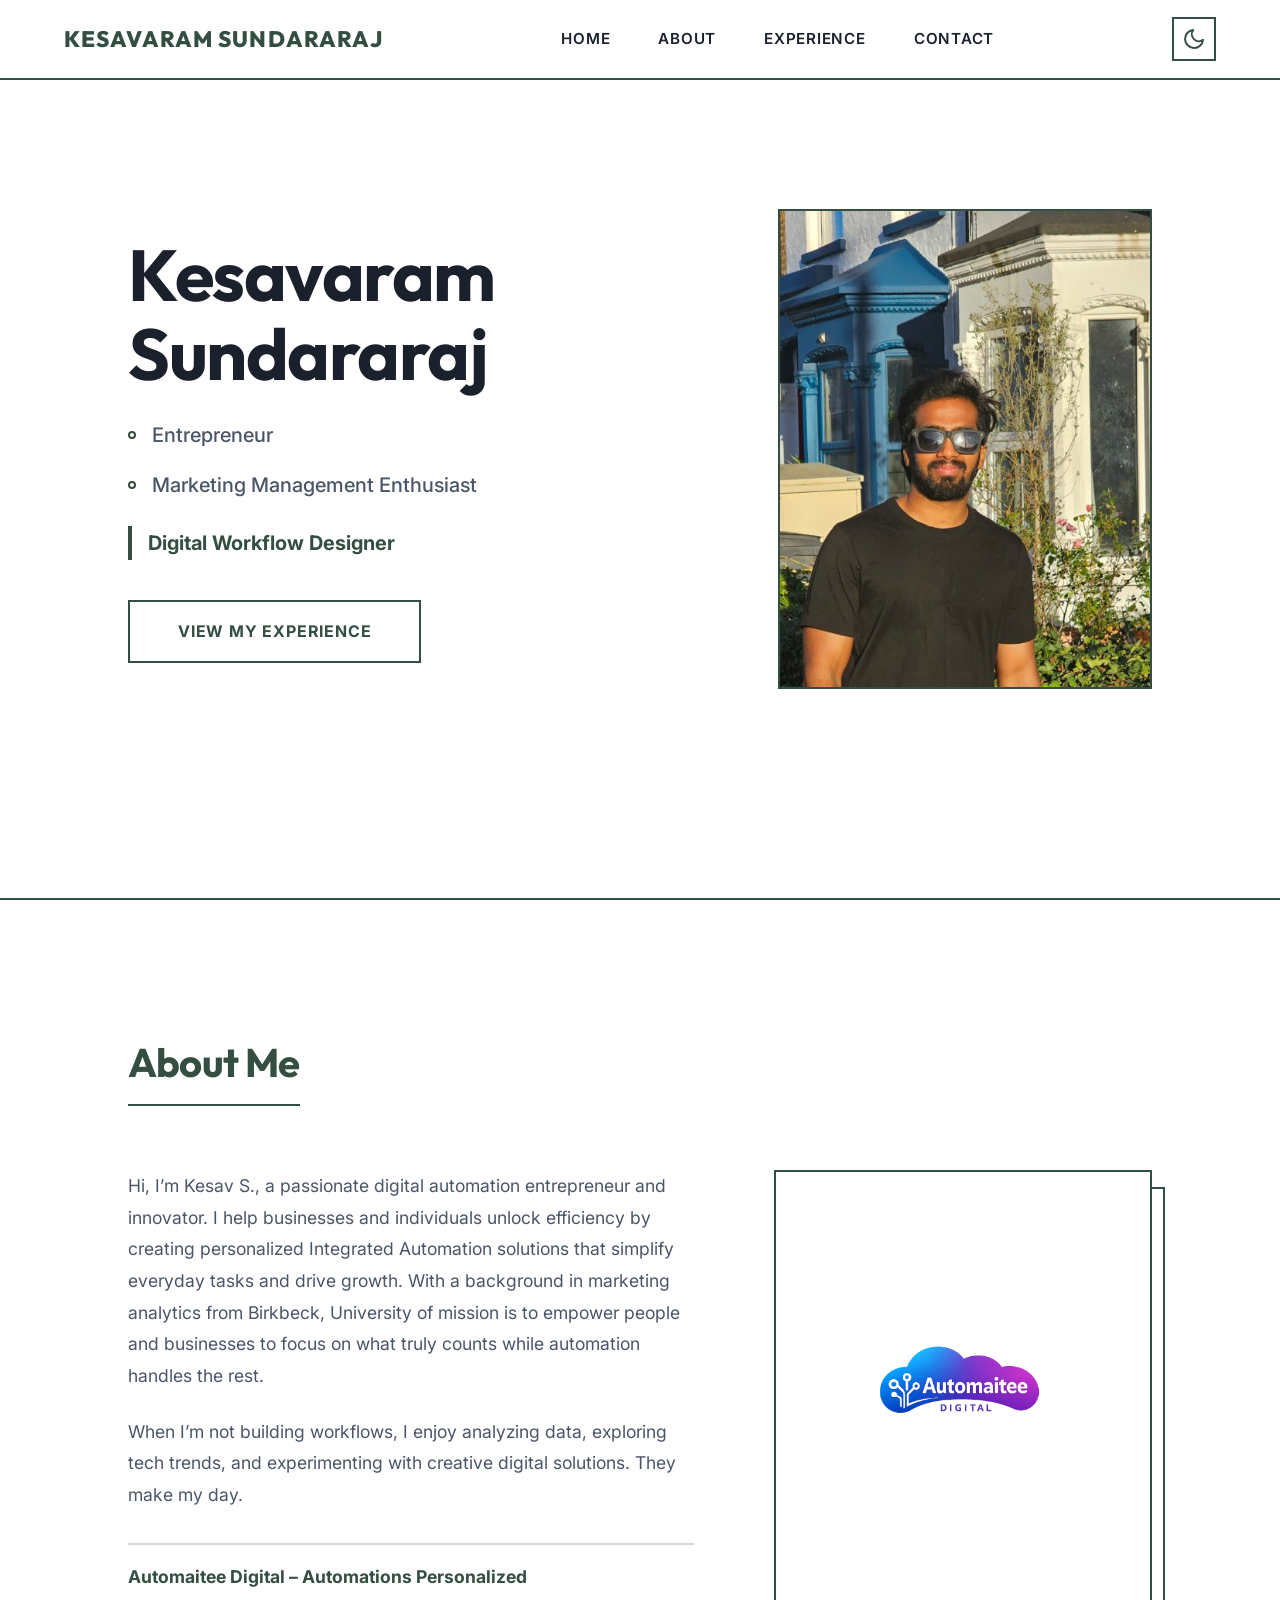
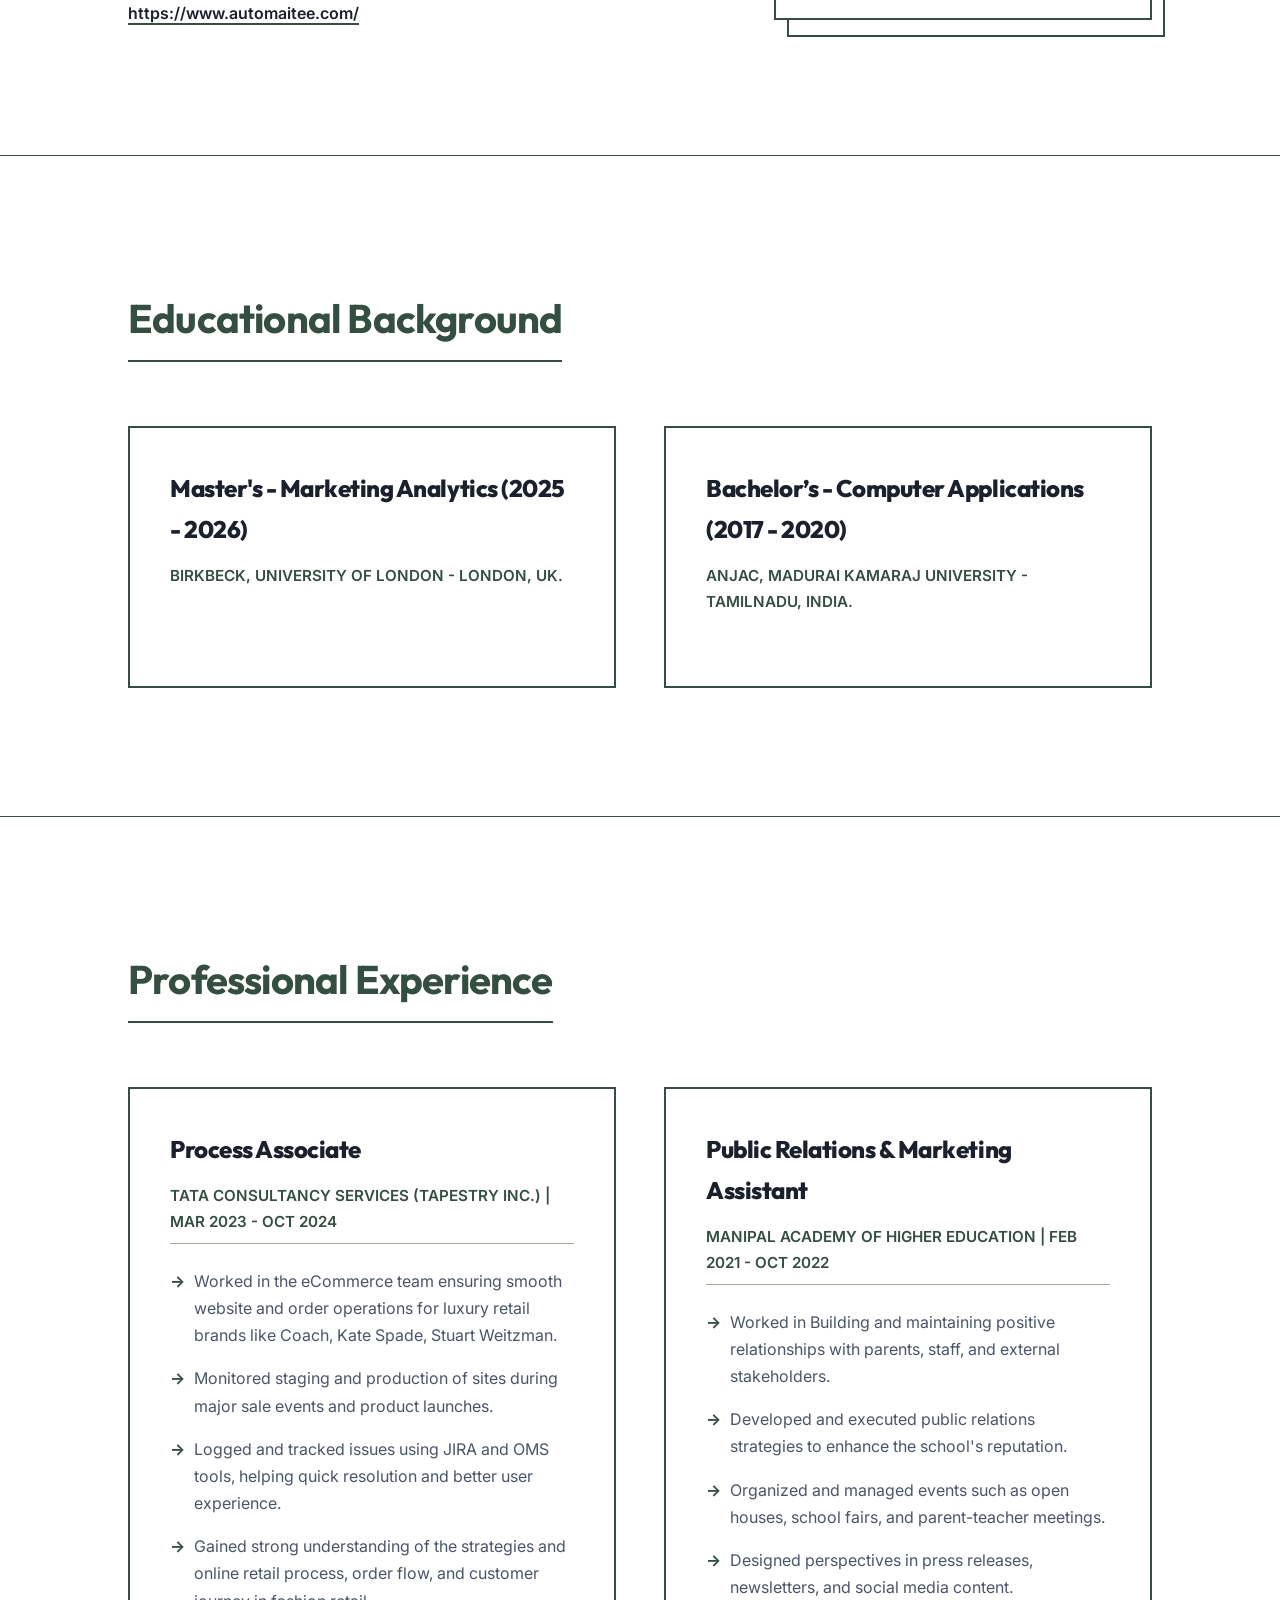
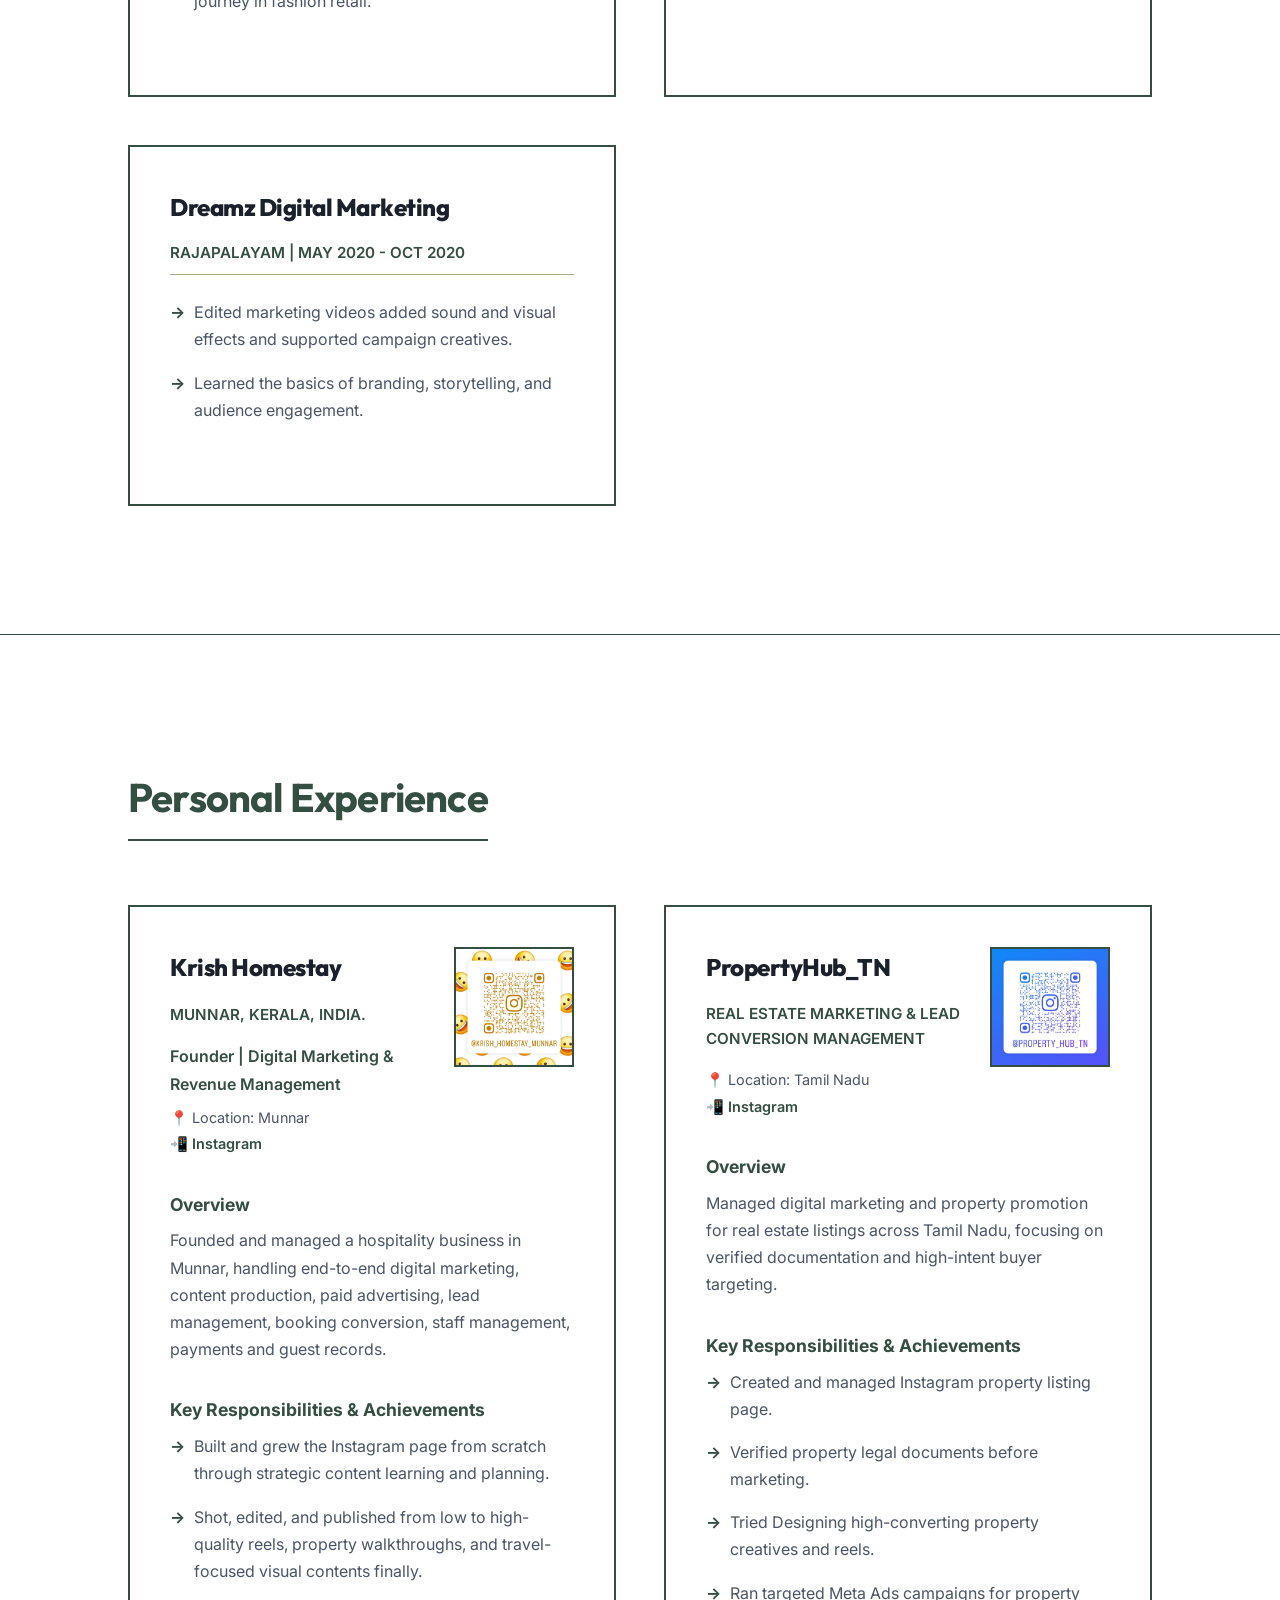
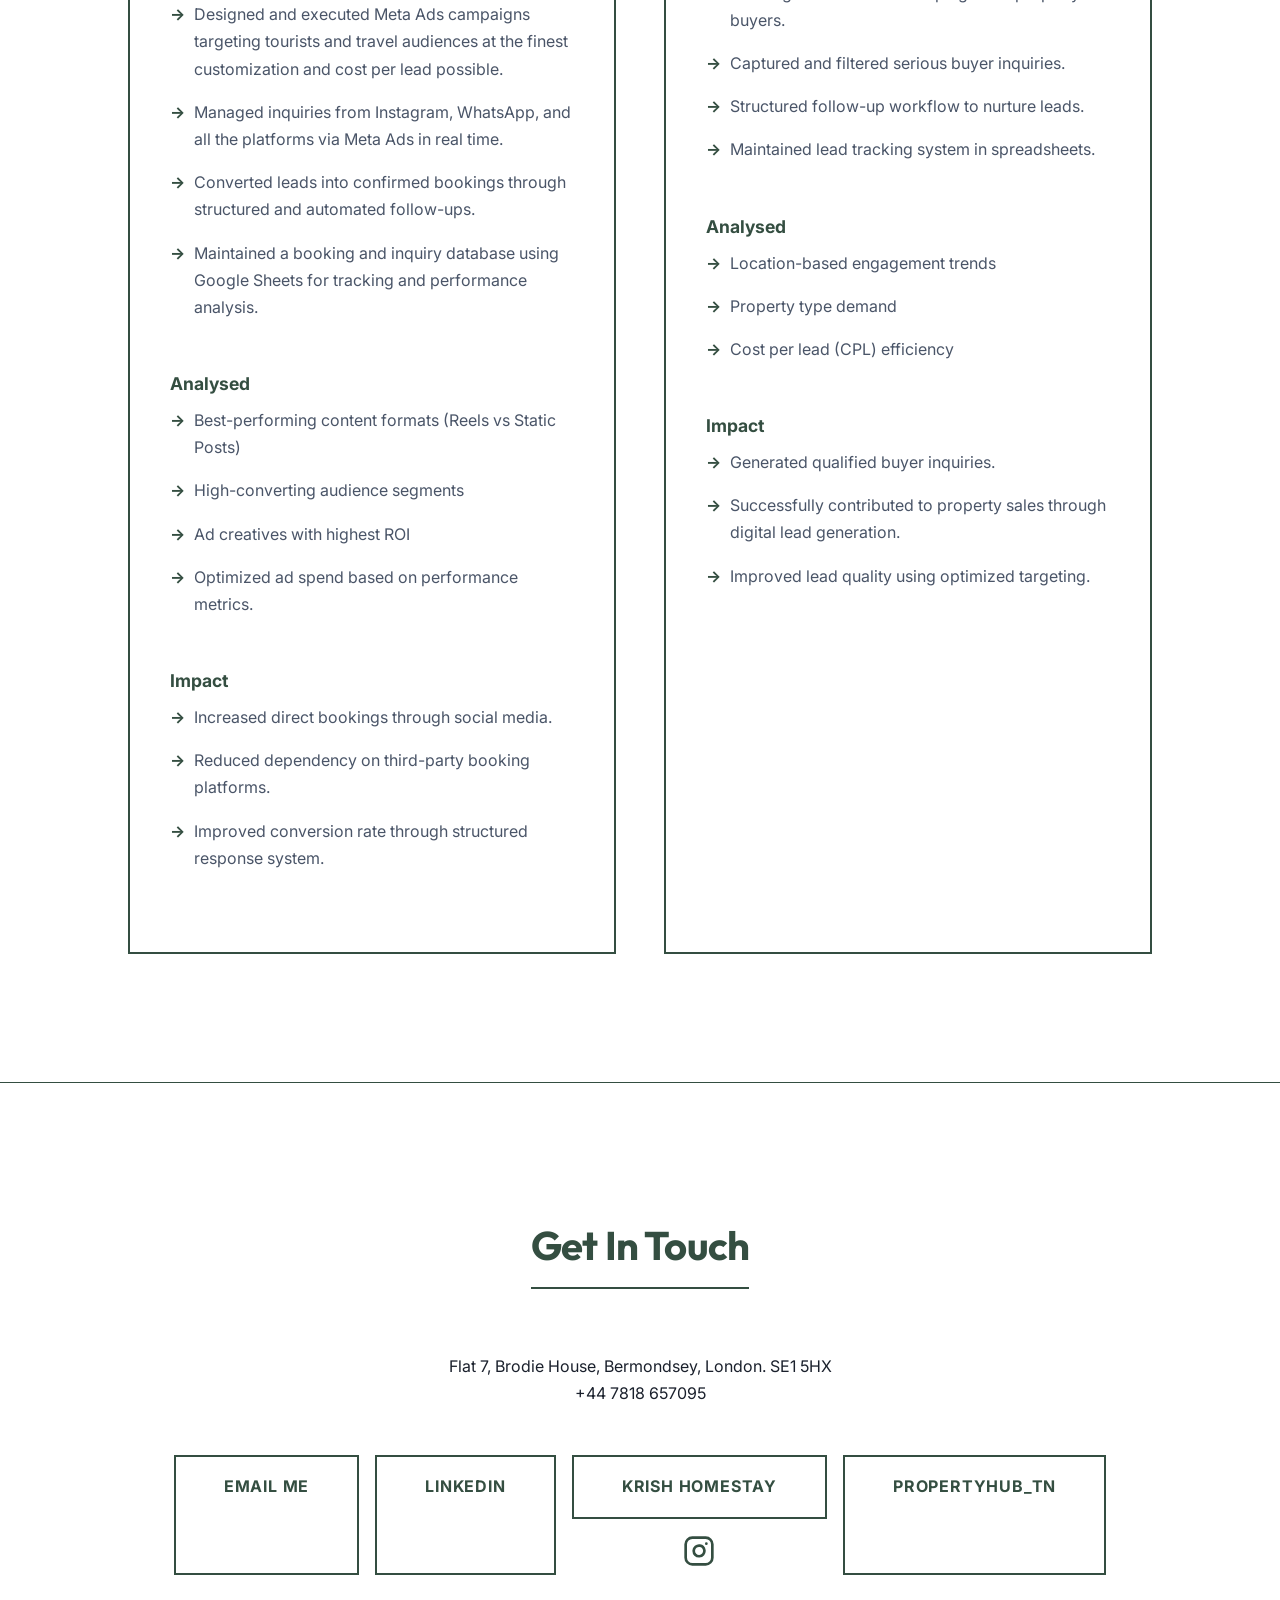
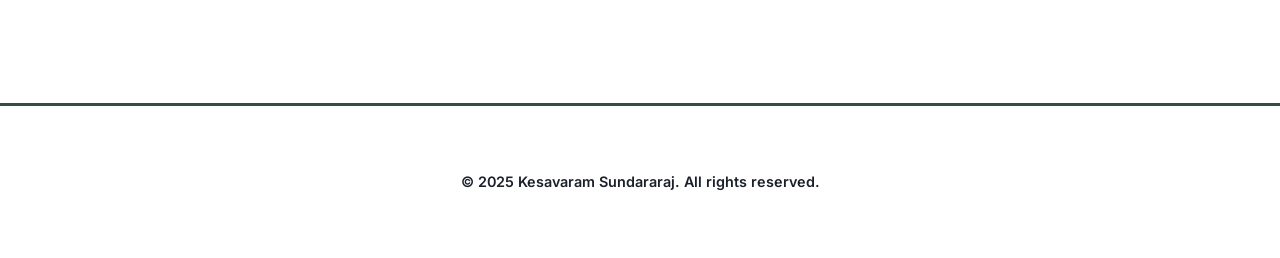
==== index.html @ ad0a080f "Add Instagram logo link below Krish Homestay button" ====
<!DOCTYPE html>
<html lang="en">

<head>
  <!-- Google tag (gtag.js) -->
  <script async src="https://www.googletagmanager.com/gtag/js?id=G-C3L060T5PG"></script>
  <script>
    window.dataLayer = window.dataLayer || [];
    function gtag() { dataLayer.push(arguments); }
    gtag('js', new Date());

    gtag('config', 'G-C3L060T5PG');
  </script>
  <meta charset="UTF-8" />
  <meta name="viewport" content="width=device-width, initial-scale=1.0" />
  <title>My Portfolio</title>
  <meta name="description" content="A showcase of my work and skills." />
  <link rel="stylesheet" href="style.css" />
  <link rel="preconnect" href="https://fonts.googleapis.com">
  <link rel="preconnect" href="https://fonts.gstatic.com" crossorigin>
  <link
    href="https://fonts.googleapis.com/css2?family=Inter:wght@300;400;500;600&family=Outfit:wght@400;600;700;800&display=swap"
    rel="stylesheet">
</head>

<body>
  <nav class="navbar">
    <div class="logo">Kesavaram Sundararaj</div>
    <ul class="nav-links">
      <li><a href="#hero">Home</a></li>
      <li><a href="#about">About</a></li>
      <li><a href="#experience">Experience</a></li>
      <li><a href="#contact">Contact</a></li>
    </ul>
    <button class="theme-toggle" aria-label="Toggle theme">
      <svg xmlns="http://www.w3.org/2000/svg" width="24" height="24" viewBox="0 0 24 24" fill="none"
        stroke="currentColor" stroke-width="2" stroke-linecap="round" stroke-linejoin="round"
        class="feather feather-moon">
        <path d="M21 12.79A9 9 0 1 1 11.21 3 7 7 0 0 0 21 12.79z"></path>
      </svg>
    </button>
  </nav>

  <main>
    <section id="hero" class="hero-section">
      <div class="hero-content">
        <h1 class="hero-title">Kesavaram Sundararaj</h1>
        <div class="hero-roles">
          <div class="role-item">Entrepreneur</div>
          <div class="role-item">Marketing Management Enthusiast</div>
          <div class="role-item">Digital Workflow Designer</div>
        </div>
        <a href="#experience" class="cta-button">View My Experience</a>
      </div>
      <div class="hero-visual">
        <img src="profile.jpg" alt="Kesavaram Sundararaj" class="hero-image" />
      </div>
    </section>

    <section id="about" class="section about-section">
      <div class="container">
        <h2 class="section-title">About Me</h2>
        <div class="about-grid">
          <div class="about-text">
            <p>Hi, I’m Kesav S., a passionate digital automation entrepreneur and innovator. I help businesses and
              individuals unlock efficiency by creating personalized Integrated Automation solutions that simplify
              everyday tasks and drive growth. With a background in marketing analytics from Birkbeck, University of
              mission is to empower people and businesses to focus on what truly counts while automation handles the
              rest.</p>
            <p style="margin-top: 1rem;">When I’m not building workflows, I enjoy analyzing data, exploring tech trends,
              and experimenting with creative digital solutions. They make my day.</p>
            <div class="company-promo"
              style="margin-top: 2rem; padding-top: 1rem; border-top: 2px solid var(--accent-color);">
              <p style="font-weight: 700; margin-bottom: 0.5rem; color: var(--primary-color);">Automaitee Digital –
                Automations Personalized</p>
              <a href="https://www.automaitee.com/" target="_blank"
                style="font-weight: 600; color: var(--text-color); border-bottom: 2px solid var(--primary-color);">https://www.automaitee.com/</a>
            </div>
          </div>
          <div class="about-image">
            <div class="image-placeholder logo-container">
              <img src="automaitee-logo.png" alt="Automaitee Digital Logo" class="about-logo" />
            </div>
          </div>
        </div>
      </div>
    </section>

    <section id="education" class="section">
      <div class="container">
        <h2 class="section-title">Educational Background</h2>
        <div class="projects-grid">
          <article class="project-card">
            <div class="project-info">
              <h3>Master's - Marketing Analytics (2025 - 2026)</h3>
              <p class="role-subtitle" style="border-bottom: none;">Birkbeck, University Of London - London, UK.</p>
            </div>
          </article>
          <article class="project-card">
            <div class="project-info">
              <h3>Bachelor’s - Computer Applications (2017 - 2020)</h3>
              <p class="role-subtitle" style="border-bottom: none;">ANJAC, Madurai Kamaraj University - Tamilnadu,
                India.</p>
            </div>
          </article>
        </div>
      </div>
    </section>

    <section id="experience" class="section projects-section">
      <div class="container">
        <h2 class="section-title">Professional Experience</h2>
        <div class="projects-grid">
          <article class="project-card">
            <div class="project-info">
              <h3>Process Associate</h3>
              <p class="role-subtitle">Tata Consultancy Services (Tapestry Inc.) | Mar 2023 - Oct 2024</p>
              <ul class="role-details">
                <li>Worked in the eCommerce team ensuring smooth website and order operations for luxury retail brands
                  like Coach, Kate Spade, Stuart Weitzman.</li>
                <li>Monitored staging and production of sites during major sale events and product launches.</li>
                <li>Logged and tracked issues using JIRA and OMS tools, helping quick resolution and better user
                  experience.</li>
                <li>Gained strong understanding of the strategies and online retail process, order flow, and customer
                  journey in fashion retail.</li>
              </ul>
            </div>
          </article>
          <article class="project-card">
            <div class="project-info">
              <h3>Public Relations & Marketing Assistant</h3>
              <p class="role-subtitle">Manipal Academy of Higher Education | Feb 2021 - Oct 2022</p>
              <ul class="role-details">
                <li>Worked in Building and maintaining positive relationships with parents, staff, and external
                  stakeholders.</li>
                <li>Developed and executed public relations strategies to enhance the school's reputation.</li>
                <li>Organized and managed events such as open houses, school fairs, and parent-teacher meetings.</li>
                <li>Designed perspectives in press releases, newsletters, and social media content.</li>
              </ul>
            </div>
          </article>
          <article class="project-card">
            <div class="project-info">
              <h3>Dreamz Digital Marketing</h3>
              <p class="role-subtitle">Rajapalayam | May 2020 - Oct 2020</p>
              <ul class="role-details">
                <li>Edited marketing videos added sound and visual effects and supported campaign creatives.</li>
                <li>Learned the basics of branding, storytelling, and audience engagement.</li>
              </ul>
            </div>
          </article>
        </div>
      </div>
    </section>

    <section id="personal-experience" class="section projects-section">
      <div class="container">
        <h2 class="section-title">Personal Experience</h2>
        <div class="projects-grid">

          <!-- Krish Homestay -->
          <article class="project-card">
            <div class="project-info">
              <div
                style="display: flex; justify-content: space-between; align-items: start; flex-wrap: wrap; gap: 1rem; margin-bottom: 1rem;">
                <div style="flex: 1;">
                  <h3>Krish Homestay</h3>
                  <p class="role-subtitle" style="margin-bottom: 0.5rem; border-bottom: none;">Munnar, Kerala, India.
                  </p>
                  <p style="font-weight: 600; color: var(--primary-color); margin-bottom: 0.5rem;">Founder | Digital
                    Marketing & Revenue Management</p>
                  <p style="font-size: 0.9rem; color: var(--text-muted);">📍 Location: Munnar</p>
                  <a href="https://www.instagram.com/krish_homestay_munnar?utm_source=qr&igsh=NHF5M3Rsa2ZrM2lk"
                    target="_blank" style="font-size: 0.9rem; color: var(--primary-color); font-weight: 600;">📲
                    Instagram</a>
                </div>
                <img src="krish-homestay-qr.jpg" alt="Krish Homestay QR Code"
                  style="width: 120px; height: 120px; border: 2px solid var(--primary-color); object-fit: cover;">
              </div>

              <h4 style="font-size: 1.1rem; color: var(--primary-color); margin-top: 1rem; margin-bottom: 0.5rem;">
                Overview</h4>
              <p style="color: var(--text-muted); font-size: 1rem; margin-bottom: 1rem;">Founded and managed a
                hospitality business in Munnar, handling end-to-end digital marketing, content production, paid
                advertising, lead management, booking conversion, staff management, payments and guest records.</p>

              <h4 style="font-size: 1.1rem; color: var(--primary-color); margin-top: 1rem; margin-bottom: 0.5rem;">Key
                Responsibilities & Achievements</h4>
              <ul class="role-details">
                <li>Built and grew the Instagram page from scratch through strategic content learning and planning.</li>
                <li>Shot, edited, and published from low to high-quality reels, property walkthroughs, and
                  travel-focused visual contents finally.</li>
                <li>Designed and executed Meta Ads campaigns targeting tourists and travel audiences at the finest
                  customization and cost per lead possible.</li>
                <li>Managed inquiries from Instagram, WhatsApp, and all the platforms via Meta Ads in real time.</li>
                <li>Converted leads into confirmed bookings through structured and automated follow-ups.</li>
                <li>Maintained a booking and inquiry database using Google Sheets for tracking and performance analysis.
                </li>
              </ul>

              <h4 style="font-size: 1.1rem; color: var(--primary-color); margin-top: 0.5rem; margin-bottom: 0.5rem;">
                Analysed</h4>
              <ul class="role-details">
                <li>Best-performing content formats (Reels vs Static Posts)</li>
                <li>High-converting audience segments</li>
                <li>Ad creatives with highest ROI</li>
                <li>Optimized ad spend based on performance metrics.</li>
              </ul>

              <h4 style="font-size: 1.1rem; color: var(--primary-color); margin-top: 0.5rem; margin-bottom: 0.5rem;">
                Impact</h4>
              <ul class="role-details">
                <li>Increased direct bookings through social media.</li>
                <li>Reduced dependency on third-party booking platforms.</li>
                <li>Improved conversion rate through structured response system.</li>
              </ul>
            </div>
          </article>

          <!-- PropertyHub_TN -->
          <article class="project-card">
            <div class="project-info">
              <div
                style="display: flex; justify-content: space-between; align-items: start; flex-wrap: wrap; gap: 1rem; margin-bottom: 1rem;">
                <div style="flex: 1;">
                  <h3>PropertyHub_TN</h3>
                  <p class="role-subtitle" style="margin-bottom: 0.5rem; border-bottom: none;">Real Estate Marketing &
                    Lead Conversion Management</p>
                  <p style="font-size: 0.9rem; color: var(--text-muted);">📍 Location: Tamil Nadu</p>
                  <a href="https://www.instagram.com/property_hub_tn?utm_source=qr&igsh=a3FtZHo2bmthNjQ="
                    target="_blank" style="font-size: 0.9rem; color: var(--primary-color); font-weight: 600;">📲
                    Instagram</a>
                </div>
                <img src="propertyhub-tn-qr.jpg" alt="PropertyHub_TN QR Code"
                  style="width: 120px; height: 120px; border: 2px solid var(--primary-color); object-fit: cover;">
              </div>

              <h4 style="font-size: 1.1rem; color: var(--primary-color); margin-top: 1rem; margin-bottom: 0.5rem;">
                Overview</h4>
              <p style="color: var(--text-muted); font-size: 1rem; margin-bottom: 1rem;">Managed digital marketing and
                property promotion for real estate listings across Tamil Nadu, focusing on verified documentation and
                high-intent buyer targeting.</p>

              <h4 style="font-size: 1.1rem; color: var(--primary-color); margin-top: 1rem; margin-bottom: 0.5rem;">Key
                Responsibilities & Achievements</h4>
              <ul class="role-details">
                <li>Created and managed Instagram property listing page.</li>
                <li>Verified property legal documents before marketing.</li>
                <li>Tried Designing high-converting property creatives and reels.</li>
                <li>Ran targeted Meta Ads campaigns for property buyers.</li>
                <li>Captured and filtered serious buyer inquiries.</li>
                <li>Structured follow-up workflow to nurture leads.</li>
                <li>Maintained lead tracking system in spreadsheets.</li>
              </ul>

              <h4 style="font-size: 1.1rem; color: var(--primary-color); margin-top: 0.5rem; margin-bottom: 0.5rem;">
                Analysed</h4>
              <ul class="role-details">
                <li>Location-based engagement trends</li>
                <li>Property type demand</li>
                <li>Cost per lead (CPL) efficiency</li>
              </ul>

              <h4 style="font-size: 1.1rem; color: var(--primary-color); margin-top: 0.5rem; margin-bottom: 0.5rem;">
                Impact</h4>
              <ul class="role-details">
                <li>Generated qualified buyer inquiries.</li>
                <li>Successfully contributed to property sales through digital lead generation.</li>
                <li>Improved lead quality using optimized targeting.</li>
              </ul>
            </div>
          </article>

        </div>
      </div>
    </section>

    <section id="contact" class="section contact-section">
      <div class="container">
        <h2 class="section-title">Get In Touch</h2>
        <p>Flat 7, Brodie House, Bermondsey, London. SE1 5HX</p>
        <p>+44 7818 657095</p>
        <div class="contact-links" style="display: flex; flex-wrap: wrap; justify-content: center; gap: 1rem;">
          <a href="mailto:kesavperso@gmail.com" class="contact-button">Email Me</a>
          <a href="https://linkedin.com/in/kesavaram-s-091725322" target="_blank" class="contact-button">LinkedIn</a>
          <div style="display: flex; flex-direction: column; align-items: center; gap: 1rem;">
            <a href="https://www.krishhomestays.com/" target="_blank" class="contact-button">Krish Homestay</a>
            <a href="https://www.instagram.com/krish_homestay_munnar?utm_source=qr&igsh=NHF5M3Rsa2ZrM2lk"
              target="_blank" aria-label="Krish Homestay Instagram"
              style="color: var(--primary-color); transition: transform 0.2s ease;"
              onmouseover="this.style.transform='scale(1.1)'" onmouseout="this.style.transform='scale(1)'">
              <svg xmlns="http://www.w3.org/2000/svg" width="32" height="32" viewBox="0 0 24 24" fill="none"
                stroke="currentColor" stroke-width="2" stroke-linecap="round" stroke-linejoin="round"
                class="feather feather-instagram">
                <rect x="2" y="2" width="20" height="20" rx="5" ry="5"></rect>
                <path d="M16 11.37A4 4 0 1 1 12.63 8 4 4 0 0 1 16 11.37z"></path>
                <line x1="17.5" y1="6.5" x2="17.51" y2="6.5"></line>
              </svg>
            </a>
          </div>
          <a href="https://www.instagram.com/property_hub_tn?utm_source=qr&igsh=a3FtZHo2bmthNjQ=" target="_blank"
            class="contact-button">PropertyHub_TN</a>
        </div>
      </div>
    </section>
  </main>

  <footer>
    <p>&copy; 2025 Kesavaram Sundararaj. All rights reserved.</p>
  </footer>

  <script src="main.js"></script>
</body>

</html>
---- style.css ----
:root {
  --bg-color: #ffffff;
  --card-bg: #ffffff;
  --text-color: #1a202c;
  /* Gray 900 */
  --text-muted: #4a5568;
  /* Gray 700 */
  --primary-color: #344e41;
  /* Matte Mid Green (Hunter/Sage) */
  --secondary-color: #a3b18a;
  /* Light Sage */
  --accent-color: #dad7cd;
  /* Timberwolf */
  --border-color: #344e41;
  /* Green Borders for Line Design */
  --nav-height: 80px;
  --font-heading: 'Outfit', sans-serif;
  --font-body: 'Inter', system-ui, -apple-system, sans-serif;
  --radius-sm: 0px;
  /* Sharp corners for line design */
  --radius-md: 0px;
  --shadow-line: 4px 4px 0px 0px var(--primary-color);
  /* Brutalist/Line shadow */
}

* {
  margin: 0;
  padding: 0;
  box-sizing: border-box;
}

html {
  scroll-behavior: smooth;
}

body {
  font-family: var(--font-body);
  background-color: var(--bg-color);
  color: var(--text-color);
  line-height: 1.7;
  overflow-x: hidden;
}

/* Typography */
h1,
h2,
h3,
.logo {
  font-family: var(--font-heading);
  font-weight: 700;
  color: var(--primary-color);
  letter-spacing: -0.02em;
}

a {
  text-decoration: none;
  color: inherit;
  transition: all 0.2s ease;
}

ul {
  list-style: none;
}

/* Navbar */
.navbar {
  position: fixed;
  top: 0;
  width: 100%;
  height: var(--nav-height);
  display: flex;
  justify-content: space-between;
  align-items: center;
  padding: 0 5%;
  background: rgba(255, 255, 255, 0.95);
  backdrop-filter: blur(5px);
  z-index: 1000;
  border-bottom: 2px solid var(--border-color);
  /* Strong line */
}

.logo {
  font-size: 1.4rem;
  font-weight: 800;
  text-transform: uppercase;
  letter-spacing: 0.05em;
  color: var(--primary-color);
}

.nav-links {
  display: flex;
  gap: 3rem;
}

.nav-links a {
  font-size: 0.95rem;
  font-weight: 600;
  color: var(--text-color);
  text-transform: uppercase;
  letter-spacing: 0.05em;
  position: relative;
}

.nav-links a::after {
  content: '';
  position: absolute;
  width: 0;
  height: 2px;
  bottom: -4px;
  left: 0;
  background-color: var(--primary-color);
  transition: width 0.3s ease;
}

.nav-links a:hover::after {
  width: 100%;
}

.theme-toggle {
  background: none;
  border: 2px solid var(--primary-color);
  color: var(--primary-color);
  cursor: pointer;
  padding: 0.5rem;
  border-radius: var(--radius-sm);
  transition: all 0.2s ease;
  display: flex;
  align-items: center;
  justify-content: center;
}

.theme-toggle:hover {
  background: var(--primary-color);
  color: #fff;
  box-shadow: 2px 2px 0px 0px var(--text-color);
}

/* Hero Section */
.hero-section {
  min-height: 100vh;
  display: flex;
  align-items: center;
  justify-content: space-between;
  padding: 0 10%;
  position: relative;
  border-bottom: 2px solid var(--border-color);
}

.hero-content {
  max-width: 650px;
  z-index: 1;
}

.hero-title {
  font-size: 4.5rem;
  margin-bottom: 1.5rem;
  line-height: 1.1;
  color: var(--text-color);
}

.highlight {
  color: var(--primary-color);
  position: relative;
  display: inline-block;
  font-style: italic;
  /* Classy touch */
}

.hero-roles {
  display: flex;
  flex-direction: column;
  gap: 1rem;
  margin-bottom: 2.5rem;
}

.role-item {
  font-size: 1.25rem;
  color: var(--text-muted);
  font-weight: 500;
  display: flex;
  align-items: center;
  position: relative;
  padding-left: 1.5rem;
}

.role-item::before {
  content: '';
  position: absolute;
  left: 0;
  width: 4px;
  height: 4px;
  border: 2px solid var(--primary-color);
  border-radius: 50%;
  /* Or keep square for line design, but circle is a nice contrast */
  background-color: transparent;
}

.role-item:last-child {
  color: var(--primary-color);
  font-weight: 700;
  border-left: 4px solid var(--primary-color);
  /* Stronger indicator for final/main role */
  padding-left: 1rem;
  margin-top: 0.5rem;
}

.role-item:last-child::before {
  content: none;
}

.cta-button {
  display: inline-block;
  padding: 1rem 3rem;
  background-color: transparent;
  color: var(--primary-color);
  border: 2px solid var(--primary-color);
  font-weight: 700;
  text-transform: uppercase;
  letter-spacing: 0.05em;
  transition: all 0.2s ease;
  position: relative;
  top: 0;
  left: 0;
}

.cta-button:hover {
  background-color: var(--primary-color);
  color: #fff;
  box-shadow: 4px 4px 0px 0px var(--text-color);
  transform: translate(-2px, -2px);
}

/* Hero Visual (Profile Picture) */
.hero-visual {
  position: relative;
  width: 400px;
  height: 480px;
  /* Taller for portrait */
  border: 2px solid var(--primary-color);
  background-color: transparent;
  /* Remove pattern */
  opacity: 1;
  /* Make fully visible */
  overflow: hidden;
  /* Crop overflow */
}

.hero-image {
  width: 100%;
  height: 100%;
  object-fit: cover;
  object-position: top center;
  /* Focus on face/upper body */
}

.hero-visual::before {
  content: '';
  position: absolute;
  top: 20px;
  left: 20px;
  width: 100%;
  height: 100%;
  border: 2px solid var(--primary-color);
  z-index: -1;
}

/* Sections General */
.section {
  padding: 8rem 10%;
  border-bottom: 1px solid var(--border-color);
}

.section-title {
  font-size: 2.5rem;
  margin-bottom: 4rem;
  text-align: left;
  color: var(--primary-color);
  border-bottom: 2px solid var(--primary-color);
  /* Underline */
  display: inline-block;
  padding-bottom: 0.5rem;
}

/* About Section */
.about-grid {
  display: grid;
  grid-template-columns: 1.2fr 0.8fr;
  gap: 5rem;
  align-items: start;
}

.about-text p {
  margin-bottom: 1.5rem;
  font-size: 1.1rem;
  color: var(--text-muted);
  line-height: 1.8;
}

.skills-list {
  display: flex;
  flex-wrap: wrap;
  gap: 1rem;
  margin-top: 2rem;
}

.skill-tag {
  padding: 0.6rem 1.2rem;
  background: #fff;
  border: 1px solid var(--primary-color);
  font-size: 0.9rem;
  font-weight: 600;
  color: var(--primary-color);
  transition: all 0.2s ease;
}

.skill-tag:hover {
  background: var(--primary-color);
  color: #fff;
}

.image-placeholder {
  width: 100%;
  height: 450px;
  border: 2px solid var(--primary-color);
  position: relative;
  background-color: #fff;
  /* White bg for logo */
  opacity: 1;
  /* Full visibility */
  display: flex;
  /* Center logo */
  align-items: center;
  justify-content: center;
}

.about-logo {
  max-width: 85%;
  max-height: 85%;
  object-fit: contain;
}

.image-placeholder::after {
  content: '';
  position: absolute;
  top: 15px;
  right: -15px;
  width: 100%;
  height: 100%;
  border: 2px solid var(--primary-color);
  z-index: -1;
}

/* Projects Section (Boxed Line Cards) */
.projects-grid {
  display: grid;
  grid-template-columns: repeat(auto-fit, minmax(350px, 1fr));
  gap: 3rem;
}

.project-card {
  background: #fff;
  border: 2px solid var(--primary-color);
  overflow: hidden;
  transition: all 0.2s ease;
  display: flex;
  flex-direction: column;
  height: 100%;
}

.project-card:hover {
  box-shadow: 6px 6px 0px 0px var(--primary-color);
  transform: translate(-3px, -3px);
}

.project-info {
  padding: 2.5rem;
  display: flex;
  flex-direction: column;
  flex-grow: 1;
}

.project-info h3 {
  margin-bottom: 0.8rem;
  font-size: 1.5rem;
  color: var(--text-color);
  font-weight: 800;
}

.role-subtitle {
  color: var(--primary-color);
  font-weight: 600;
  margin-bottom: 1.5rem;
  font-size: 0.95rem;
  text-transform: uppercase;
  border-bottom: 1px solid var(--secondary-color);
  padding-bottom: 0.5rem;
  display: inline-block;
}

.role-details {
  list-style: none;
  padding-left: 0;
  color: var(--text-muted);
  font-size: 1rem;
  margin-bottom: 1.5rem;
}

.role-details li {
  margin-bottom: 1rem;
  padding-left: 1.5rem;
  position: relative;
}

.role-details li::before {
  content: "→";
  color: var(--primary-color);
  position: absolute;
  left: 0;
  font-weight: bold;
}

/* Contact Section */
.contact-section {
  text-align: center;
  background-color: var(--bg-color);
}

.contact-links {
  display: flex;
  justify-content: center;
  gap: 2rem;
  margin-top: 3rem;
}

.contact-button {
  display: inline-block;
  padding: 1rem 3rem;
  border: 2px solid var(--primary-color);
  background: #fff;
  color: var(--primary-color);
  font-weight: 700;
  transition: all 0.2s ease;
  text-transform: uppercase;
  letter-spacing: 0.05em;
}

.contact-button:hover {
  background: var(--primary-color);
  color: #fff;
  box-shadow: 4px 4px 0px 0px var(--text-color);
  transform: translate(-2px, -2px);
}

/* Footer */
footer {
  padding: 4rem 0;
  text-align: center;
  color: var(--text-color);
  background-color: var(--bg-color);
  border-top: 2px solid var(--primary-color);
  font-size: 0.9rem;
  font-weight: 600;
}

/* Responsive */
@media (max-width: 768px) {
  .hero-section {
    padding-top: var(--nav-height);
    flex-direction: column;
    text-align: center;
    justify-content: center;
  }

  .hero-title {
    font-size: 3rem;
  }

  .hero-subtitle {
    border-left: none;
    border-bottom: 4px solid var(--primary-color);
    padding-left: 0;
    padding-bottom: 1rem;
    margin-left: auto;
    margin-right: auto;
  }

  .section-title {
    text-align: center;
    display: inline-block;
  }

  .hero-visual {
    display: none;
  }

  .about-grid {
    grid-template-columns: 1fr;
    gap: 3rem;
  }

  .nav-links {
    display: none;
  }
}
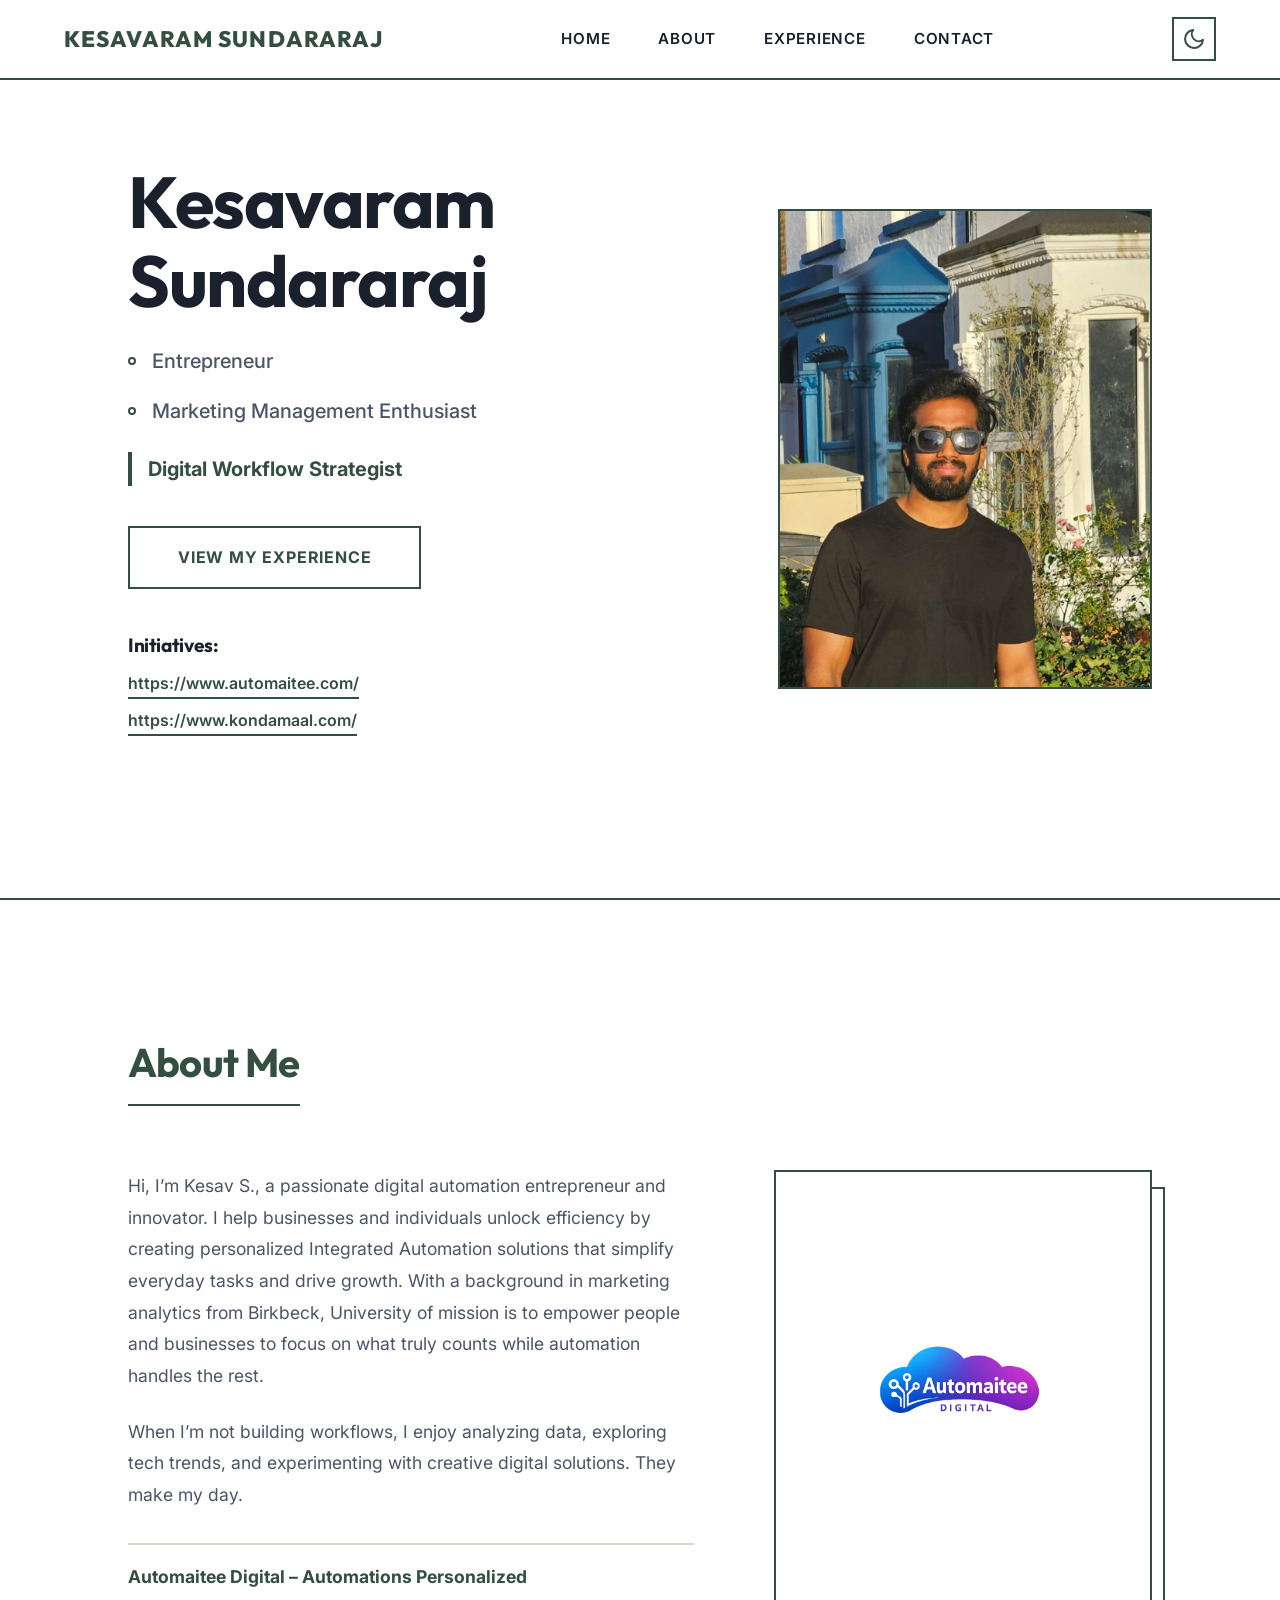
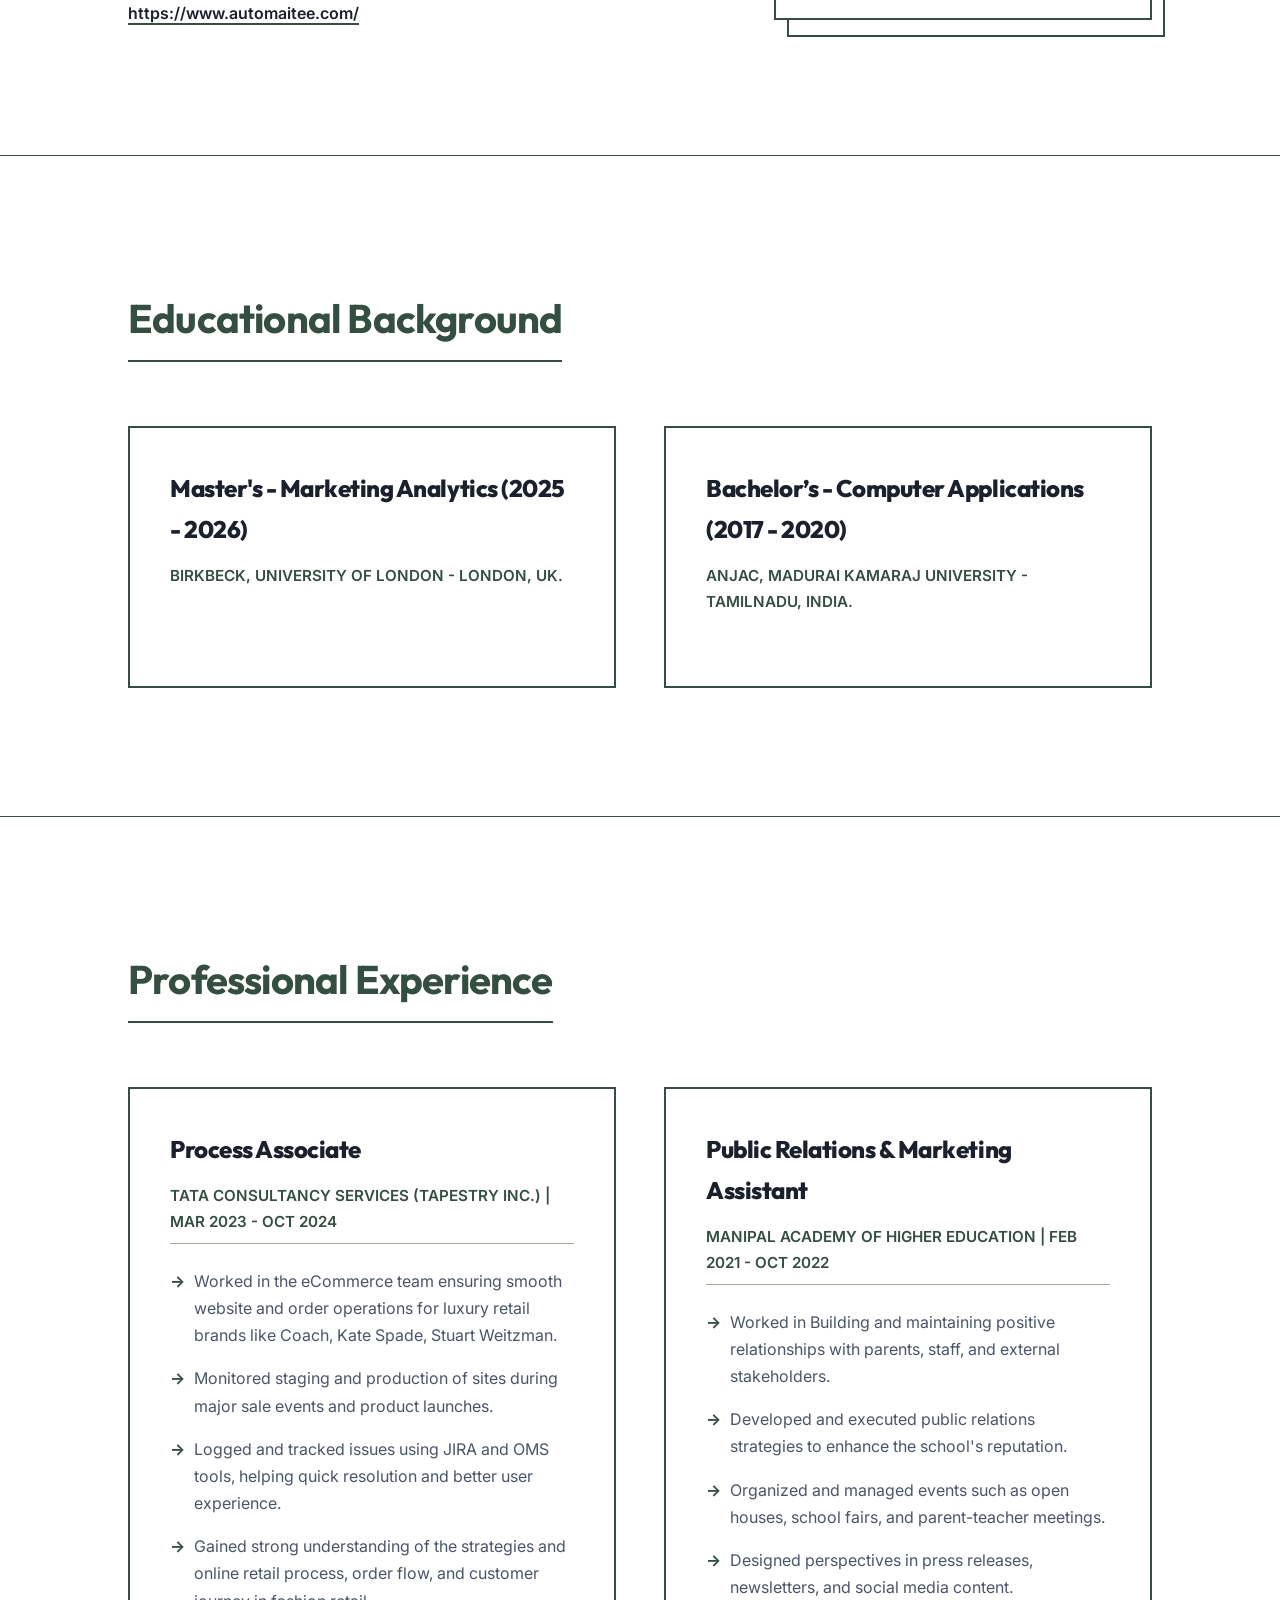
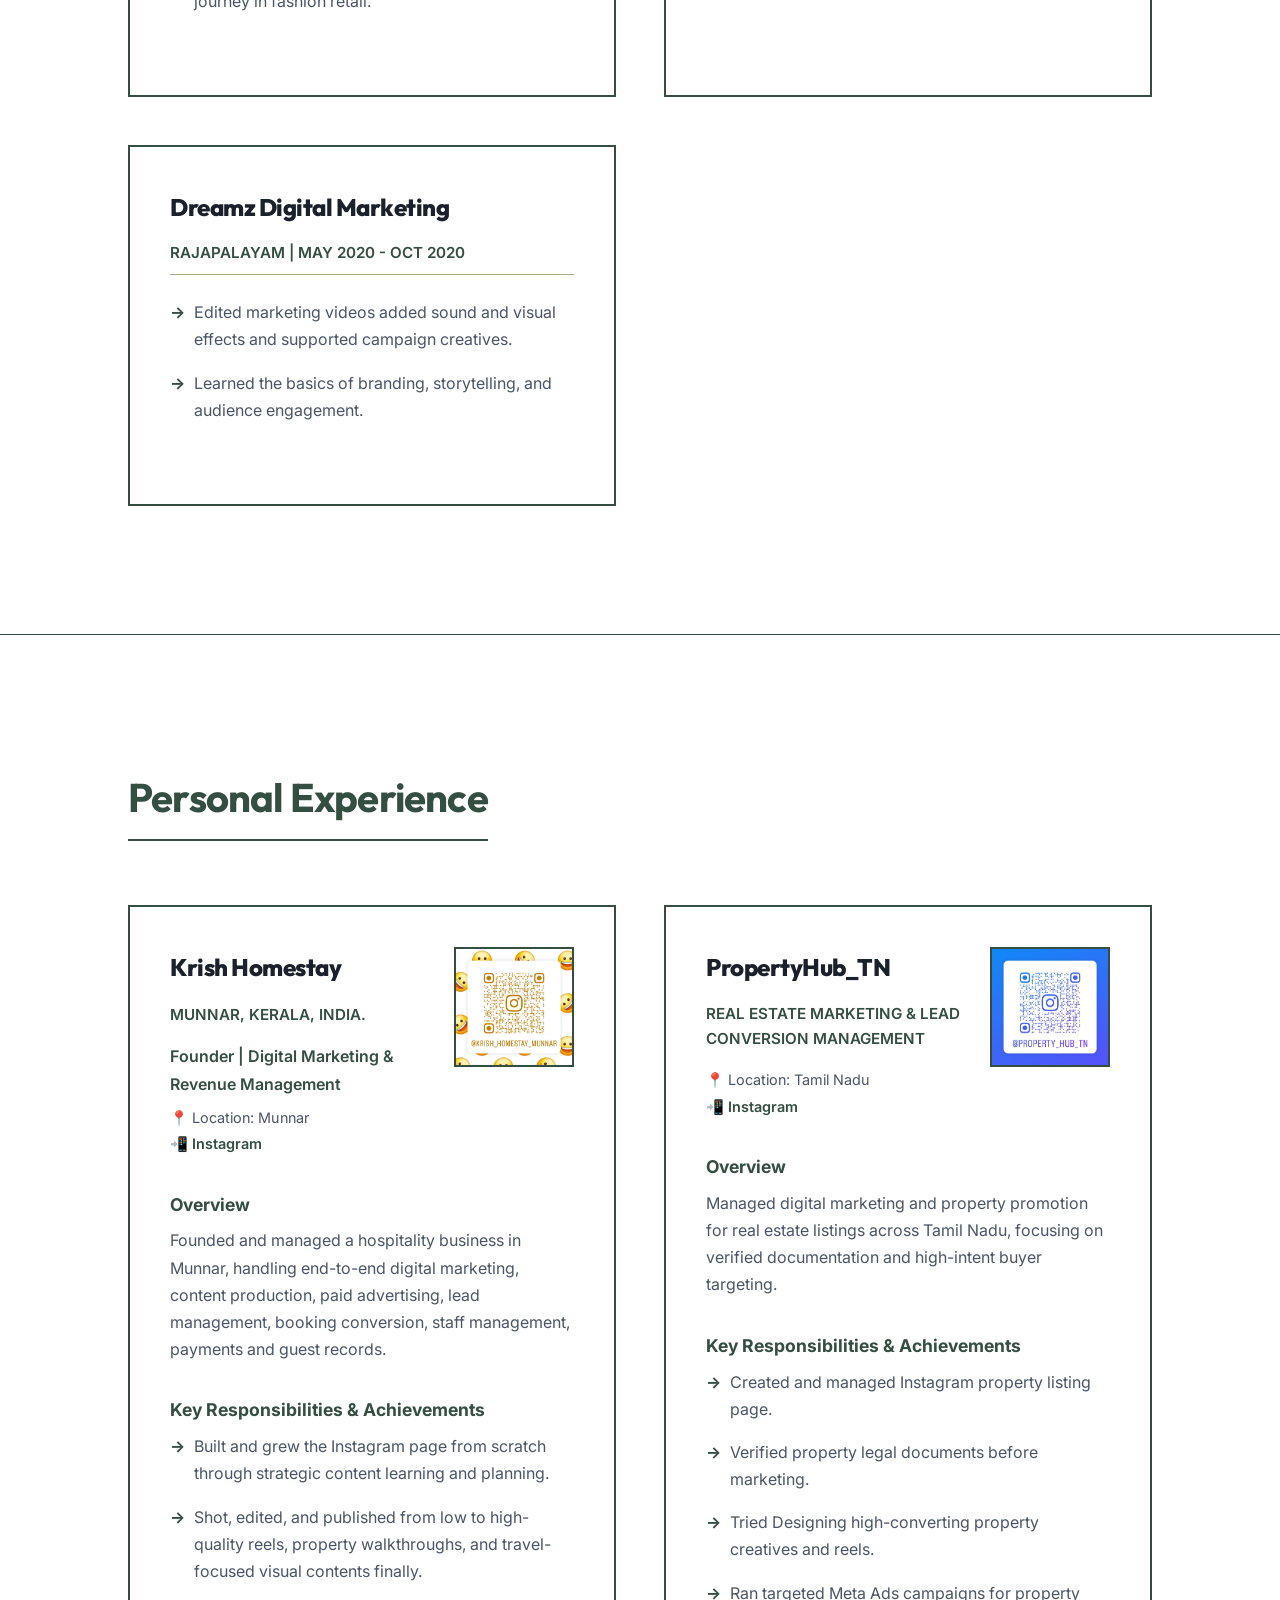
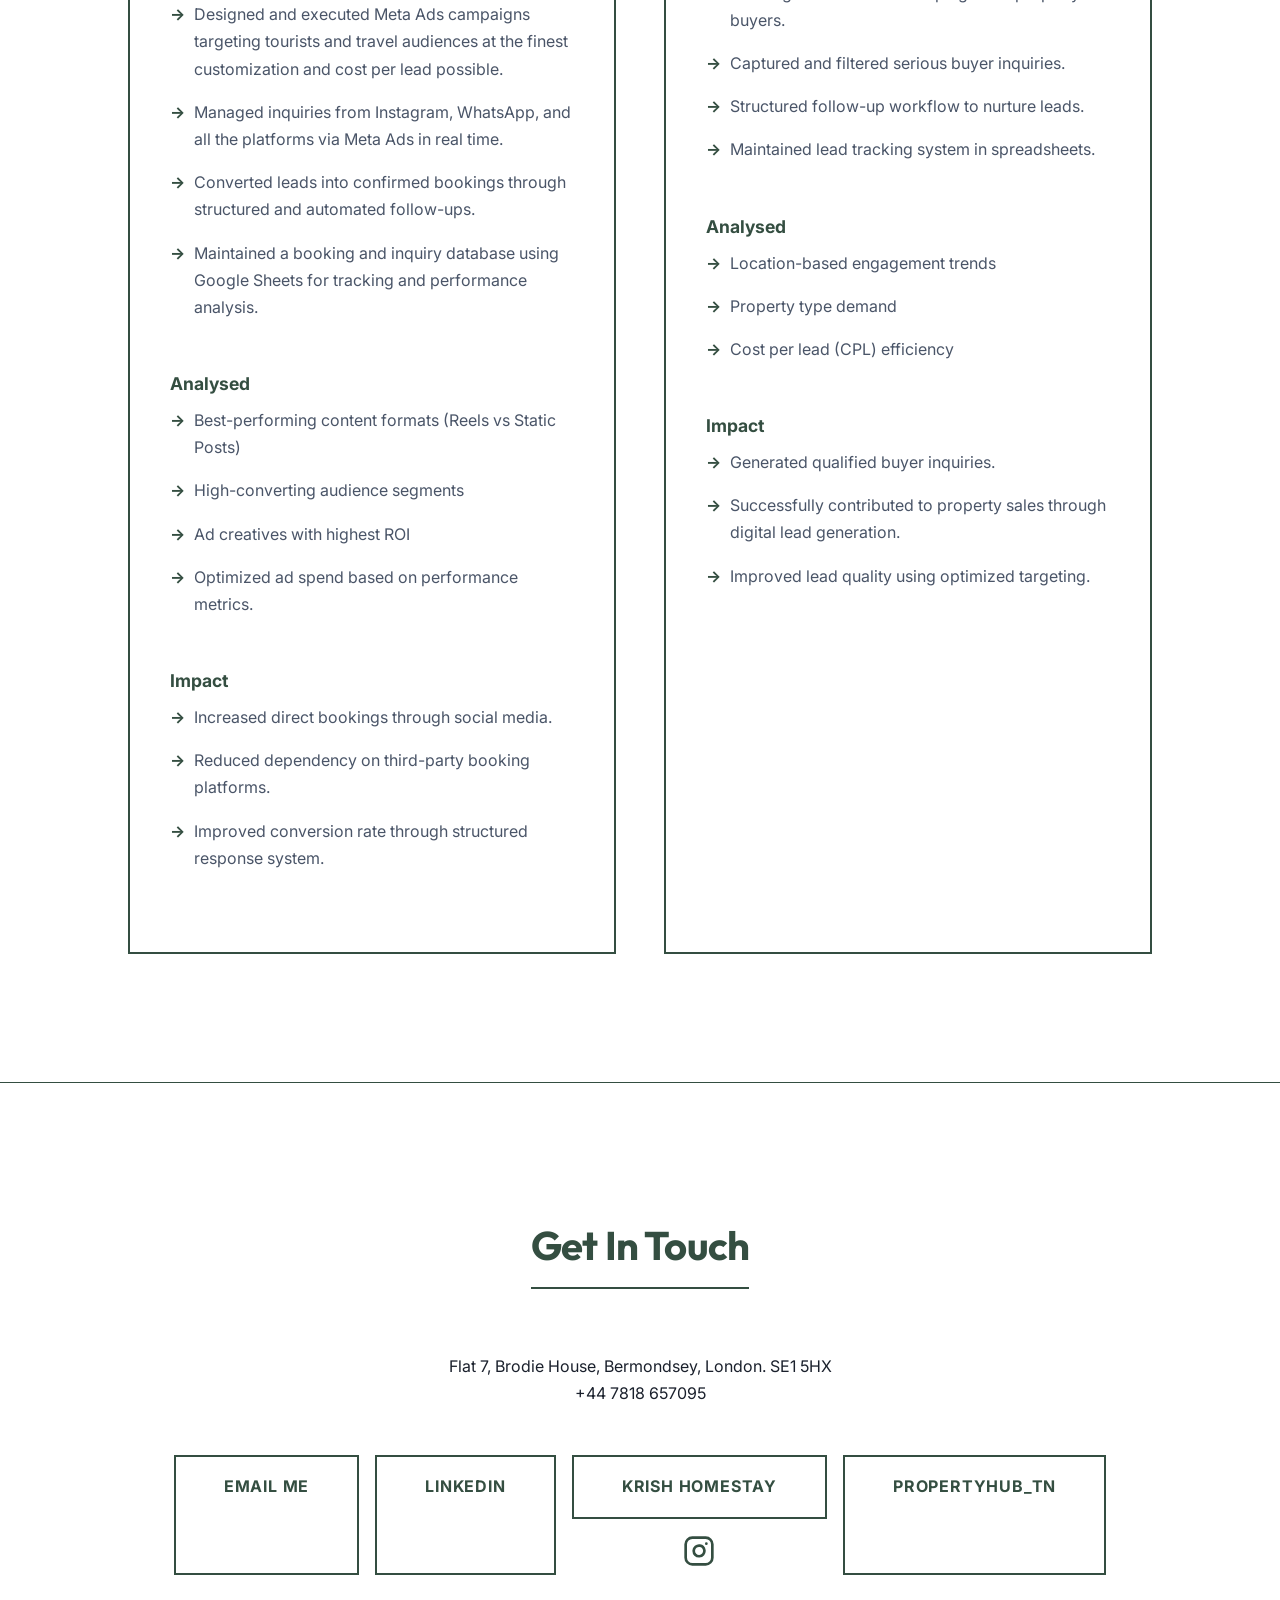
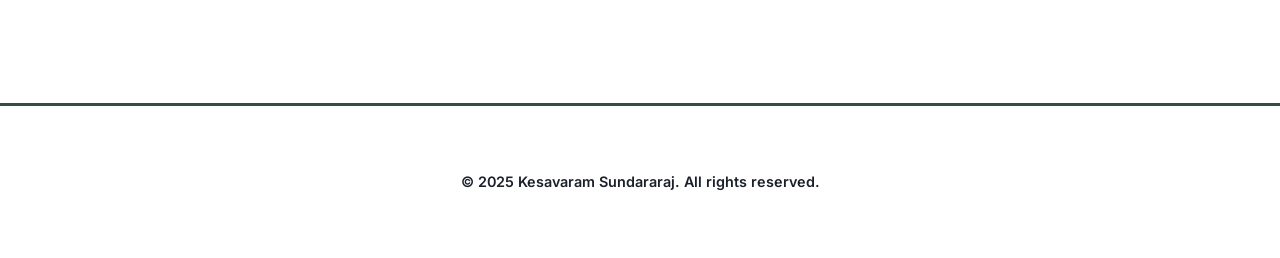
==== commit df6cc115: "Add Initiatives section to hero and update role to Strategist" ====
--- a/index.html
+++ b/index.html
@@ -13,8 +13,9 @@
   </script>
   <meta charset="UTF-8" />
   <meta name="viewport" content="width=device-width, initial-scale=1.0" />
-  <title>My Portfolio</title>
+  <title>Kesav S</title>
   <meta name="description" content="A showcase of my work and skills." />
+  <link rel="icon" type="image/jpeg" href="profile.jpg" />
   <link rel="stylesheet" href="style.css" />
   <link rel="preconnect" href="https://fonts.googleapis.com">
   <link rel="preconnect" href="https://fonts.gstatic.com" crossorigin>
@@ -48,9 +49,16 @@
         <div class="hero-roles">
           <div class="role-item">Entrepreneur</div>
           <div class="role-item">Marketing Management Enthusiast</div>
-          <div class="role-item">Digital Workflow Designer</div>
+          <div class="role-item">Digital Workflow Strategist</div>
         </div>
         <a href="#experience" class="cta-button">View My Experience</a>
+        <div class="initiatives" style="margin-top: 2.5rem;">
+          <h3 style="font-size: 1.2rem; margin-bottom: 0.5rem; color: var(--text-color);">Initiatives:</h3>
+          <div style="display: flex; flex-direction: column; gap: 0.5rem;">
+            <a href="https://www.automaitee.com/" target="_blank" style="font-weight: 600; color: var(--primary-color); border-bottom: 2px solid var(--primary-color); display: inline-block; width: fit-content;">https://www.automaitee.com/</a>
+            <a href="https://www.kondamaal.com/" target="_blank" style="font-weight: 600; color: var(--primary-color); border-bottom: 2px solid var(--primary-color); display: inline-block; width: fit-content;">https://www.kondamaal.com/</a>
+          </div>
+        </div>
       </div>
       <div class="hero-visual">
         <img src="profile.jpg" alt="Kesavaram Sundararaj" class="hero-image" />
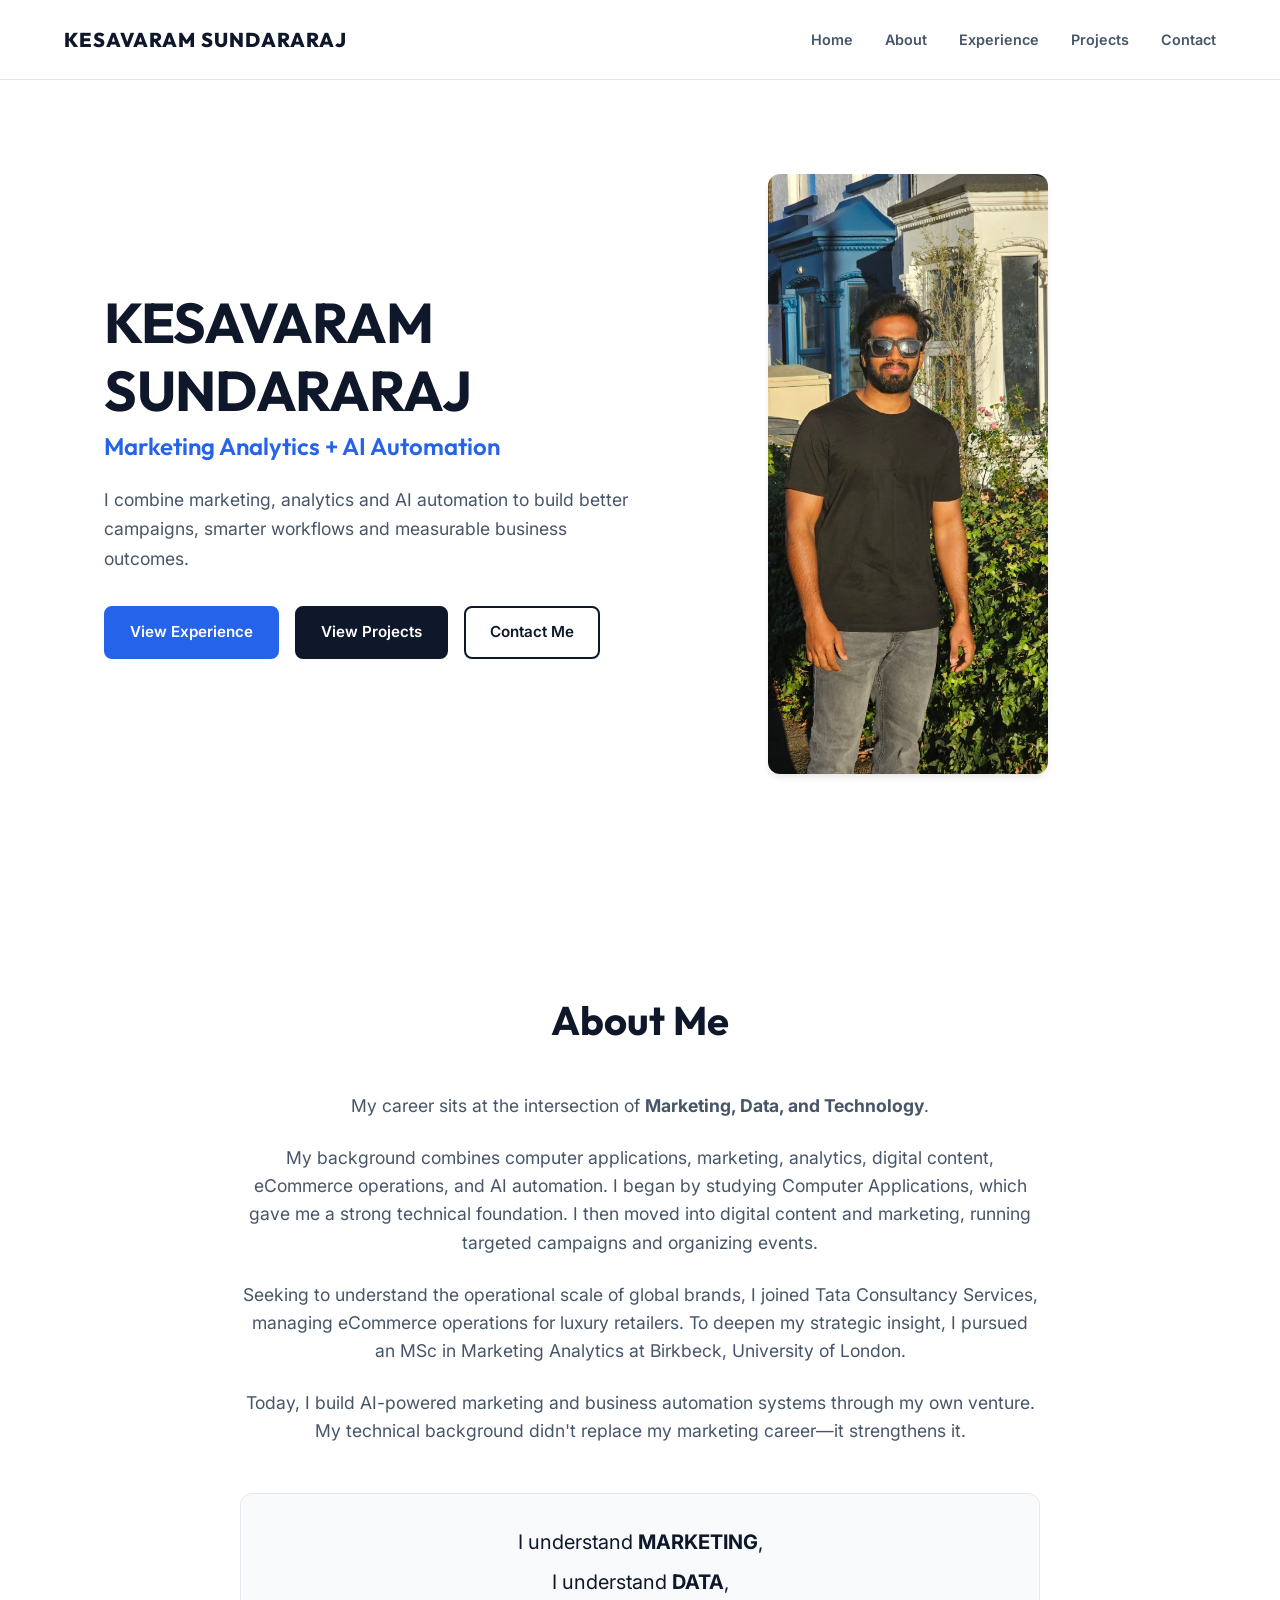
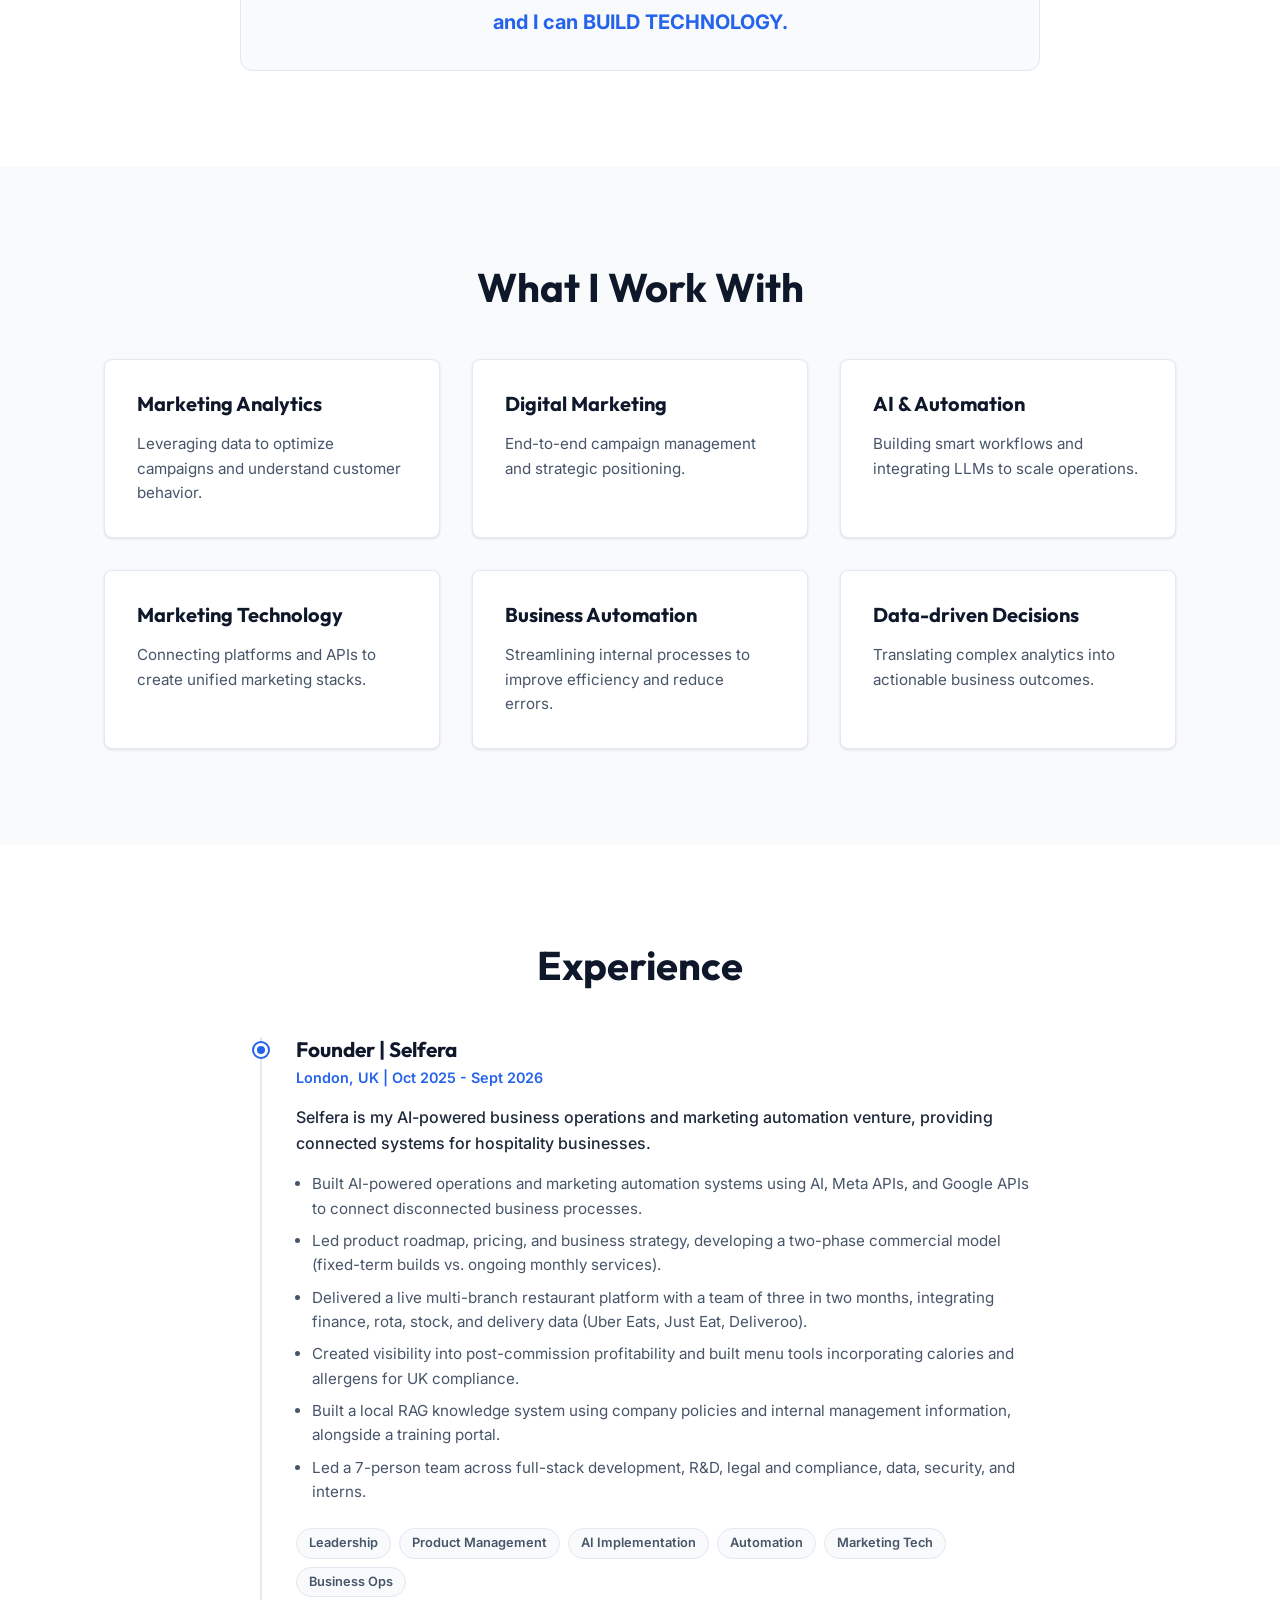
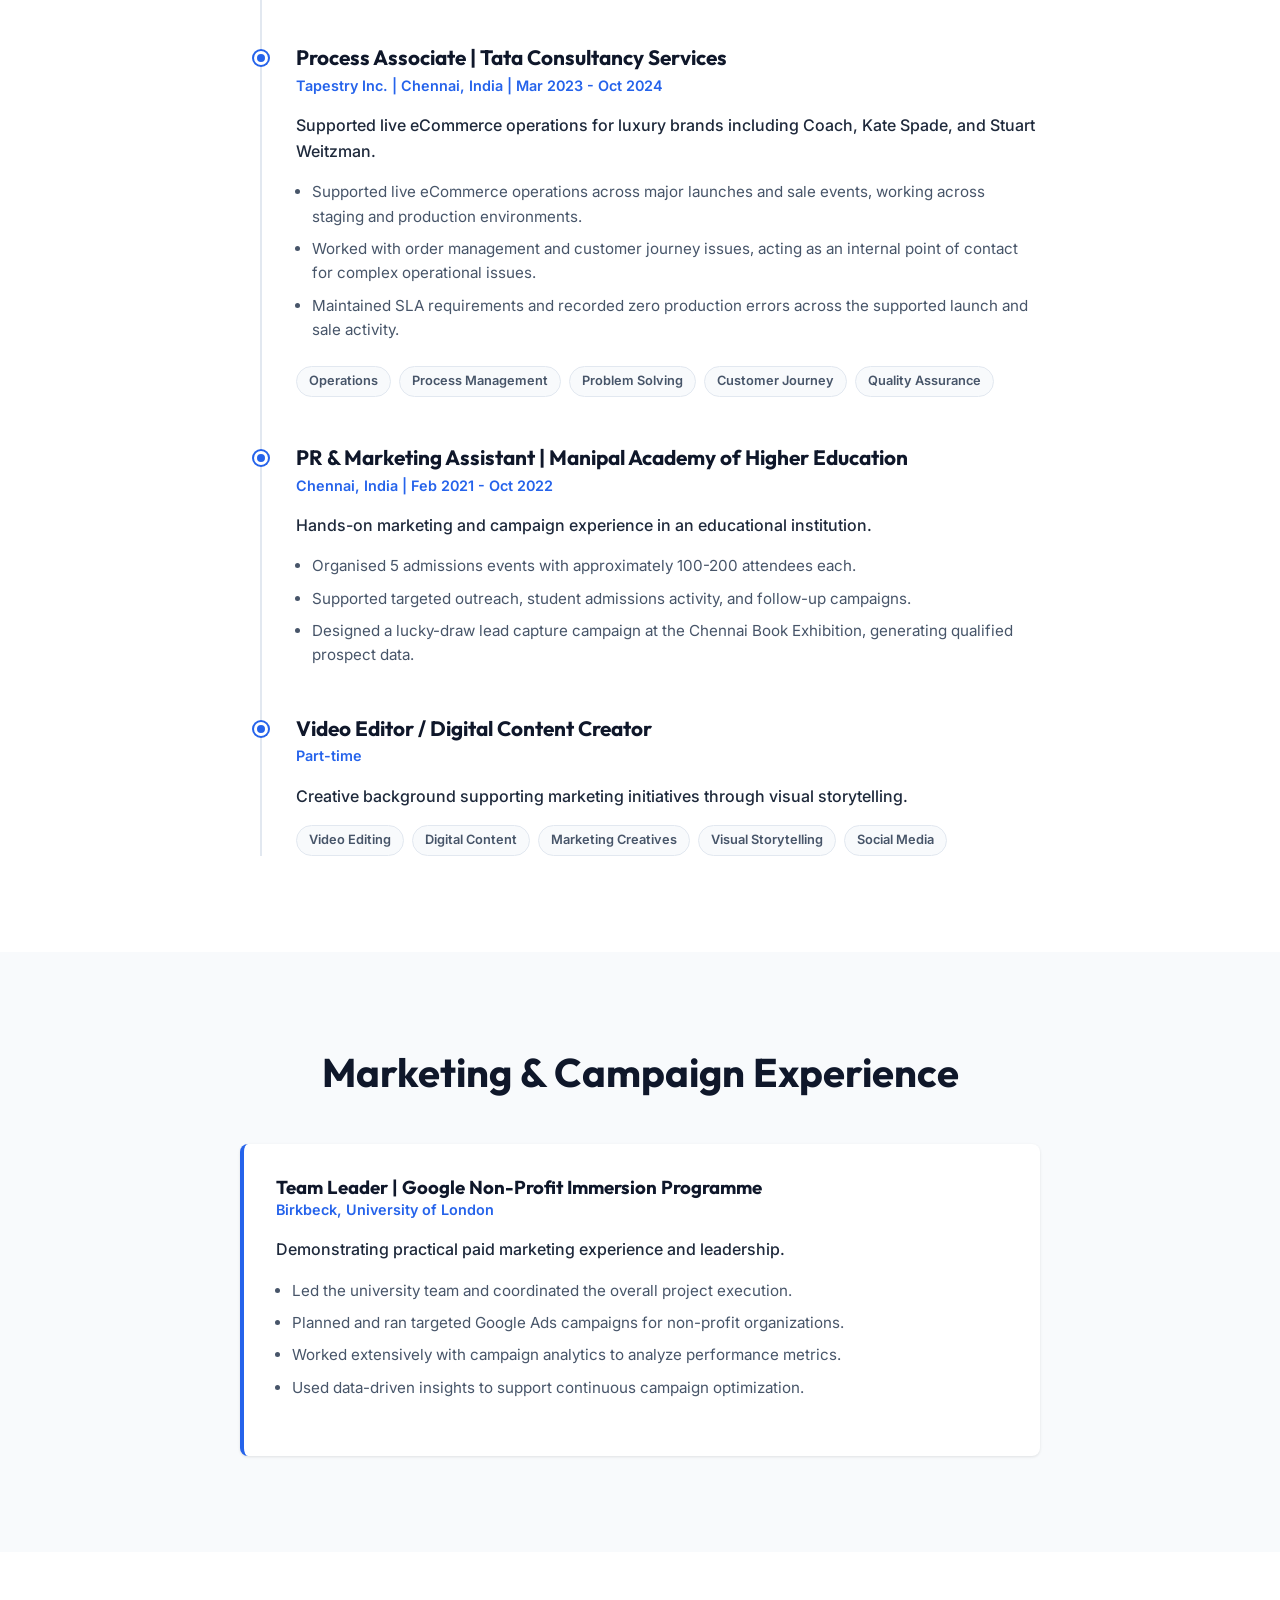
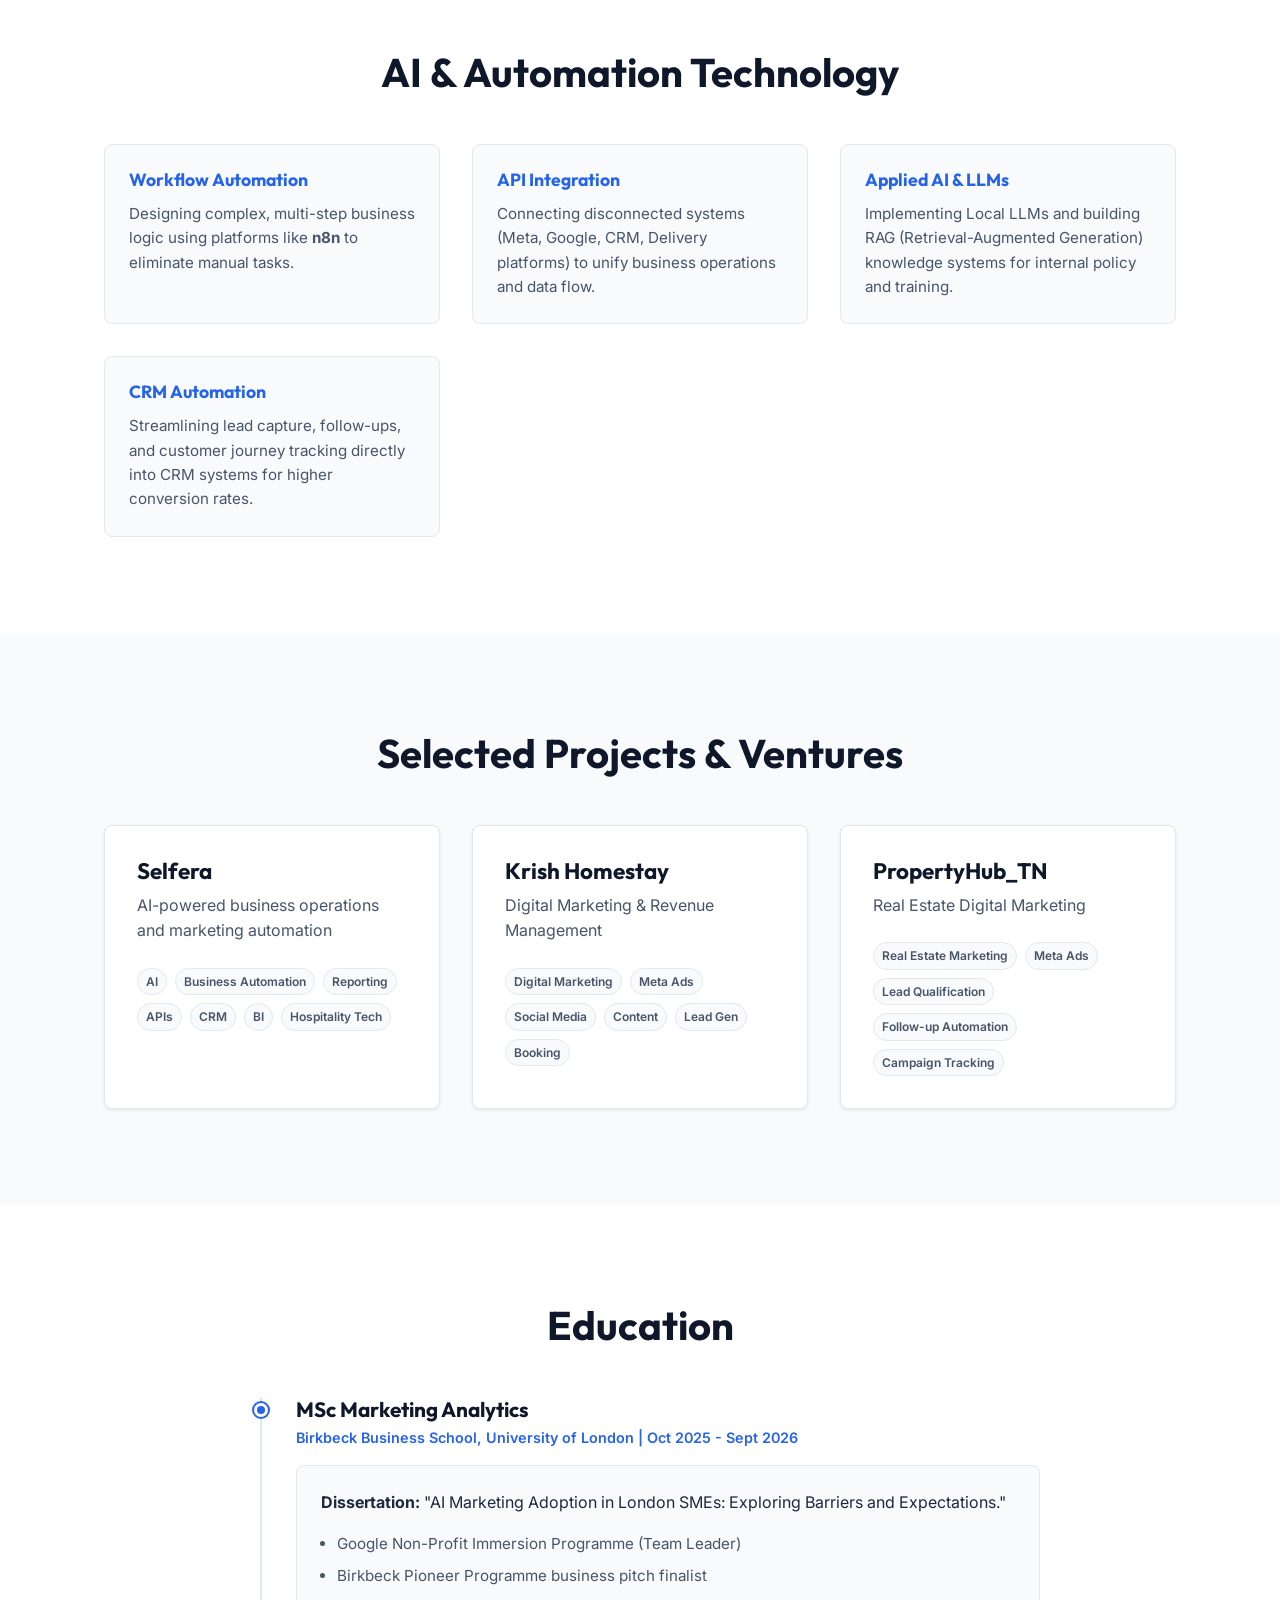
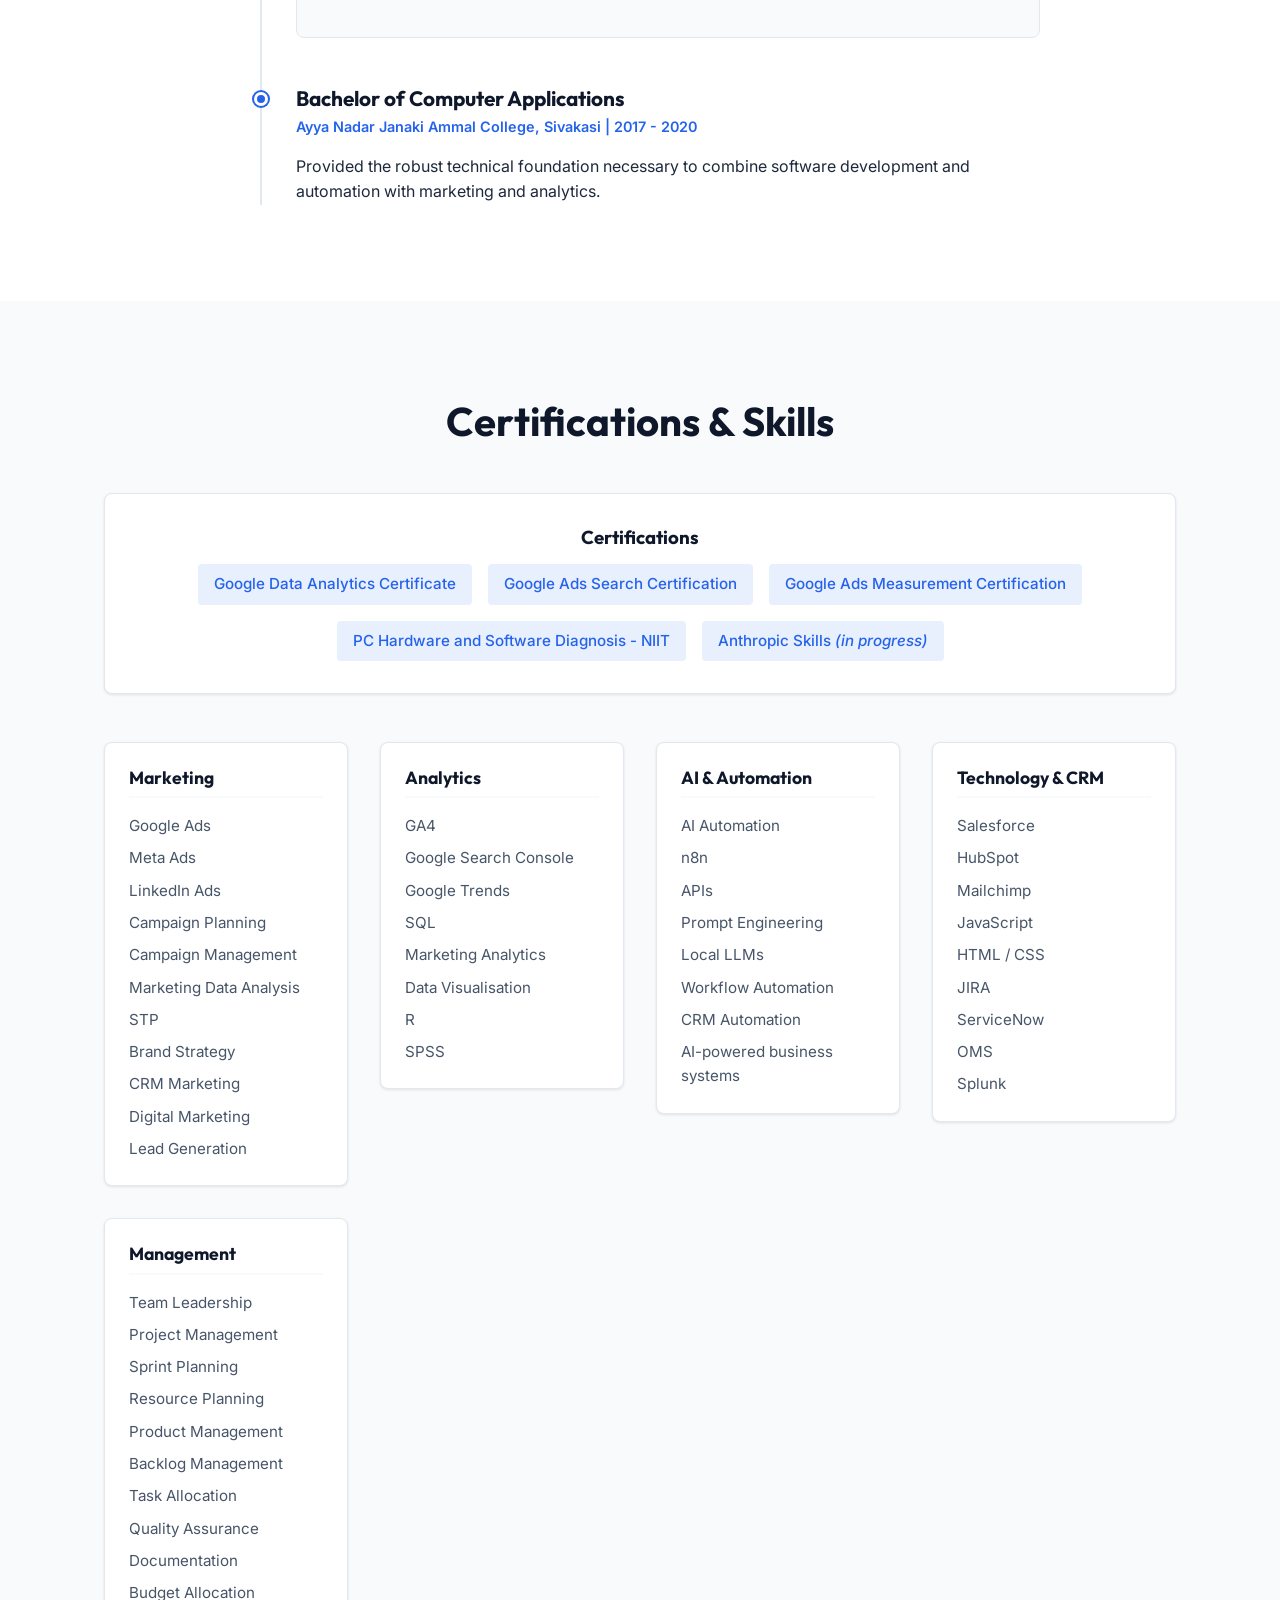
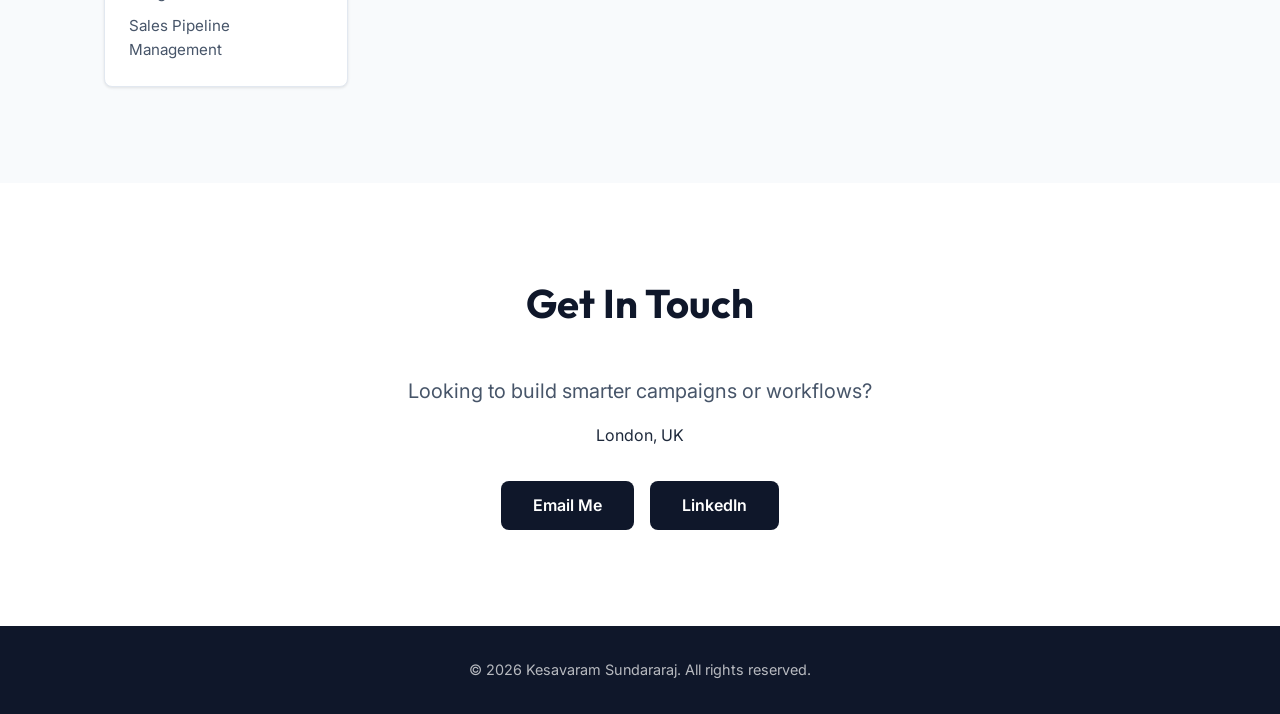
==== commit 92563dcc: "Complete portfolio redesign and restructure" ====
--- a/index.html
+++ b/index.html
@@ -1,6 +1,5 @@
 <!DOCTYPE html>
 <html lang="en">
-
 <head>
   <!-- Google tag (gtag.js) -->
   <script async src="https://www.googletagmanager.com/gtag/js?id=G-C3L060T5PG"></script>
@@ -13,17 +12,14 @@
   </script>
   <meta charset="UTF-8" />
   <meta name="viewport" content="width=device-width, initial-scale=1.0" />
-  <title>Kesav S</title>
-  <meta name="description" content="A showcase of my work and skills." />
+  <title>Kesavaram Sundararaj | Marketing Analytics + AI Automation</title>
+  <meta name="description" content="Portfolio of Kesavaram Sundararaj - Marketing Analytics + AI Automation" />
   <link rel="icon" type="image/jpeg" href="profile.jpg" />
   <link rel="stylesheet" href="style.css" />
   <link rel="preconnect" href="https://fonts.googleapis.com">
   <link rel="preconnect" href="https://fonts.gstatic.com" crossorigin>
-  <link
-    href="https://fonts.googleapis.com/css2?family=Inter:wght@300;400;500;600&family=Outfit:wght@400;600;700;800&display=swap"
-    rel="stylesheet">
+  <link href="https://fonts.googleapis.com/css2?family=Inter:wght@300;400;500;600&family=Outfit:wght@400;600;700;800&display=swap" rel="stylesheet">
 </head>
-
 <body>
   <nav class="navbar">
     <div class="logo">Kesavaram Sundararaj</div>
@@ -31,6 +27,7 @@
       <li><a href="#hero">Home</a></li>
       <li><a href="#about">About</a></li>
       <li><a href="#experience">Experience</a></li>
+      <li><a href="#projects">Projects</a></li>
       <li><a href="#contact">Contact</a></li>
     </ul>
     <button class="theme-toggle" aria-label="Toggle theme">
@@ -43,21 +40,17 @@
   </nav>
 
   <main>
+    <!-- 1. HERO -->
     <section id="hero" class="hero-section">
       <div class="hero-content">
-        <h1 class="hero-title">Kesavaram Sundararaj</h1>
-        <div class="hero-roles">
-          <div class="role-item">Entrepreneur</div>
-          <div class="role-item">Marketing Management Enthusiast</div>
-          <div class="role-item">Digital Workflow Strategist</div>
-        </div>
-        <a href="#experience" class="cta-button">View My Experience</a>
-        <div class="initiatives" style="margin-top: 2.5rem;">
-          <h3 style="font-size: 1.2rem; margin-bottom: 0.5rem; color: var(--text-color);">Initiatives:</h3>
-          <div style="display: flex; flex-direction: column; gap: 0.5rem;">
-            <a href="https://www.automaitee.com/" target="_blank" style="font-weight: 600; color: var(--primary-color); border-bottom: 2px solid var(--primary-color); display: inline-block; width: fit-content;">https://www.automaitee.com/</a>
-            <a href="https://www.kondamaal.com/" target="_blank" style="font-weight: 600; color: var(--primary-color); border-bottom: 2px solid var(--primary-color); display: inline-block; width: fit-content;">https://www.kondamaal.com/</a>
-          </div>
+        <h1 class="hero-title">KESAVARAM SUNDARARAJ</h1>
+        <h2 class="hero-subtitle">Marketing Analytics + AI Automation</h2>
+        <p class="hero-description">I combine marketing, analytics and AI automation to build better campaigns, smarter workflows and measurable business outcomes.</p>
+        
+        <div class="hero-buttons">
+          <a href="#experience" class="cta-button">View Experience</a>
+          <a href="#projects" class="cta-button secondary">View Projects</a>
+          <a href="#contact" class="cta-button outline">Contact Me</a>
         </div>
       </div>
       <div class="hero-visual">
@@ -65,259 +58,367 @@
       </div>
     </section>
 
+    <!-- 2. ABOUT ME -->
     <section id="about" class="section about-section">
       <div class="container">
         <h2 class="section-title">About Me</h2>
-        <div class="about-grid">
-          <div class="about-text">
-            <p>Hi, I’m Kesav S., a passionate digital automation entrepreneur and innovator. I help businesses and
-              individuals unlock efficiency by creating personalized Integrated Automation solutions that simplify
-              everyday tasks and drive growth. With a background in marketing analytics from Birkbeck, University of
-              mission is to empower people and businesses to focus on what truly counts while automation handles the
-              rest.</p>
-            <p style="margin-top: 1rem;">When I’m not building workflows, I enjoy analyzing data, exploring tech trends,
-              and experimenting with creative digital solutions. They make my day.</p>
-            <div class="company-promo"
-              style="margin-top: 2rem; padding-top: 1rem; border-top: 2px solid var(--accent-color);">
-              <p style="font-weight: 700; margin-bottom: 0.5rem; color: var(--primary-color);">Automaitee Digital –
-                Automations Personalized</p>
-              <a href="https://www.automaitee.com/" target="_blank"
-                style="font-weight: 600; color: var(--text-color); border-bottom: 2px solid var(--primary-color);">https://www.automaitee.com/</a>
-            </div>
-          </div>
-          <div class="about-image">
-            <div class="image-placeholder logo-container">
-              <img src="automaitee-logo.png" alt="Automaitee Digital Logo" class="about-logo" />
-            </div>
-          </div>
-        </div>
-      </div>
-    </section>
-
-    <section id="education" class="section">
-      <div class="container">
-        <h2 class="section-title">Educational Background</h2>
+        <div class="about-content">
+          <p class="lead-text">My career sits at the intersection of <strong>Marketing, Data, and Technology</strong>.</p>
+          <p>My background combines computer applications, marketing, analytics, digital content, eCommerce operations, and AI automation. I began by studying Computer Applications, which gave me a strong technical foundation. I then moved into digital content and marketing, running targeted campaigns and organizing events.</p>
+          <p>Seeking to understand the operational scale of global brands, I joined Tata Consultancy Services, managing eCommerce operations for luxury retailers. To deepen my strategic insight, I pursued an MSc in Marketing Analytics at Birkbeck, University of London.</p>
+          <p>Today, I build AI-powered marketing and business automation systems through my own venture. My technical background didn't replace my marketing career—it strengthens it.</p>
+          <div class="key-differentiator">
+            <p>I understand <strong>MARKETING</strong>,</p>
+            <p>I understand <strong>DATA</strong>,</p>
+            <p>and I can <strong>BUILD TECHNOLOGY</strong>.</p>
+          </div>
+        </div>
+      </div>
+    </section>
+
+    <!-- 3. WHAT I WORK WITH -->
+    <section id="expertise" class="section bg-light">
+      <div class="container">
+        <h2 class="section-title">What I Work With</h2>
+        <div class="expertise-grid">
+          <div class="expertise-card">
+            <h3>Marketing Analytics</h3>
+            <p>Leveraging data to optimize campaigns and understand customer behavior.</p>
+          </div>
+          <div class="expertise-card">
+            <h3>Digital Marketing</h3>
+            <p>End-to-end campaign management and strategic positioning.</p>
+          </div>
+          <div class="expertise-card">
+            <h3>AI & Automation</h3>
+            <p>Building smart workflows and integrating LLMs to scale operations.</p>
+          </div>
+          <div class="expertise-card">
+            <h3>Marketing Technology</h3>
+            <p>Connecting platforms and APIs to create unified marketing stacks.</p>
+          </div>
+          <div class="expertise-card">
+            <h3>Business Automation</h3>
+            <p>Streamlining internal processes to improve efficiency and reduce errors.</p>
+          </div>
+          <div class="expertise-card">
+            <h3>Data-driven Decisions</h3>
+            <p>Translating complex analytics into actionable business outcomes.</p>
+          </div>
+        </div>
+      </div>
+    </section>
+
+    <!-- 4. EXPERIENCE -->
+    <section id="experience" class="section">
+      <div class="container">
+        <h2 class="section-title">Experience</h2>
+        <div class="timeline">
+          
+          <article class="timeline-item">
+            <div class="timeline-marker"></div>
+            <div class="timeline-content">
+              <h3>Founder | Selfera</h3>
+              <p class="role-meta">London, UK | Oct 2025 - Sept 2026</p>
+              <p class="role-description">Selfera is my AI-powered business operations and marketing automation venture, providing connected systems for hospitality businesses.</p>
+              <ul class="role-details">
+                <li>Built AI-powered operations and marketing automation systems using AI, Meta APIs, and Google APIs to connect disconnected business processes.</li>
+                <li>Led product roadmap, pricing, and business strategy, developing a two-phase commercial model (fixed-term builds vs. ongoing monthly services).</li>
+                <li>Delivered a live multi-branch restaurant platform with a team of three in two months, integrating finance, rota, stock, and delivery data (Uber Eats, Just Eat, Deliveroo).</li>
+                <li>Created visibility into post-commission profitability and built menu tools incorporating calories and allergens for UK compliance.</li>
+                <li>Built a local RAG knowledge system using company policies and internal management information, alongside a training portal.</li>
+                <li>Led a 7-person team across full-stack development, R&D, legal and compliance, data, security, and interns.</li>
+              </ul>
+              <div class="skills-highlight">
+                <span>Leadership</span><span>Product Management</span><span>AI Implementation</span><span>Automation</span><span>Marketing Tech</span><span>Business Ops</span>
+              </div>
+            </div>
+          </article>
+
+          <article class="timeline-item">
+            <div class="timeline-marker"></div>
+            <div class="timeline-content">
+              <h3>Process Associate | Tata Consultancy Services</h3>
+              <p class="role-meta">Tapestry Inc. | Chennai, India | Mar 2023 - Oct 2024</p>
+              <p class="role-description">Supported live eCommerce operations for luxury brands including Coach, Kate Spade, and Stuart Weitzman.</p>
+              <ul class="role-details">
+                <li>Supported live eCommerce operations across major launches and sale events, working across staging and production environments.</li>
+                <li>Worked with order management and customer journey issues, acting as an internal point of contact for complex operational issues.</li>
+                <li>Maintained SLA requirements and recorded zero production errors across the supported launch and sale activity.</li>
+              </ul>
+              <div class="skills-highlight">
+                <span>Operations</span><span>Process Management</span><span>Problem Solving</span><span>Customer Journey</span><span>Quality Assurance</span>
+              </div>
+            </div>
+          </article>
+
+          <article class="timeline-item">
+            <div class="timeline-marker"></div>
+            <div class="timeline-content">
+              <h3>PR & Marketing Assistant | Manipal Academy of Higher Education</h3>
+              <p class="role-meta">Chennai, India | Feb 2021 - Oct 2022</p>
+              <p class="role-description">Hands-on marketing and campaign experience in an educational institution.</p>
+              <ul class="role-details">
+                <li>Organised 5 admissions events with approximately 100-200 attendees each.</li>
+                <li>Supported targeted outreach, student admissions activity, and follow-up campaigns.</li>
+                <li>Designed a lucky-draw lead capture campaign at the Chennai Book Exhibition, generating qualified prospect data.</li>
+              </ul>
+            </div>
+          </article>
+
+          <article class="timeline-item">
+            <div class="timeline-marker"></div>
+            <div class="timeline-content">
+              <h3>Video Editor / Digital Content Creator</h3>
+              <p class="role-meta">Part-time</p>
+              <p class="role-description">Creative background supporting marketing initiatives through visual storytelling.</p>
+              <div class="skills-highlight">
+                <span>Video Editing</span><span>Digital Content</span><span>Marketing Creatives</span><span>Visual Storytelling</span><span>Social Media</span>
+              </div>
+            </div>
+          </article>
+
+        </div>
+      </div>
+    </section>
+
+    <!-- 5. MARKETING & CAMPAIGN EXPERIENCE -->
+    <section id="marketing-experience" class="section bg-light">
+      <div class="container">
+        <h2 class="section-title">Marketing & Campaign Experience</h2>
+        
+        <div class="highlight-card">
+          <div class="highlight-content">
+            <h3>Team Leader | Google Non-Profit Immersion Programme</h3>
+            <p class="role-meta">Birkbeck, University of London</p>
+            <p class="role-description">Demonstrating practical paid marketing experience and leadership.</p>
+            <ul class="role-details">
+              <li>Led the university team and coordinated the overall project execution.</li>
+              <li>Planned and ran targeted Google Ads campaigns for non-profit organizations.</li>
+              <li>Worked extensively with campaign analytics to analyze performance metrics.</li>
+              <li>Used data-driven insights to support continuous campaign optimization.</li>
+            </ul>
+          </div>
+        </div>
+      </div>
+    </section>
+
+    <!-- 6. AI & AUTOMATION -->
+    <section id="ai-automation" class="section">
+      <div class="container">
+        <h2 class="section-title">AI & Automation Technology</h2>
+        <div class="tech-grid">
+          <div class="tech-card">
+            <h4>Workflow Automation</h4>
+            <p>Designing complex, multi-step business logic using platforms like <strong>n8n</strong> to eliminate manual tasks.</p>
+          </div>
+          <div class="tech-card">
+            <h4>API Integration</h4>
+            <p>Connecting disconnected systems (Meta, Google, CRM, Delivery platforms) to unify business operations and data flow.</p>
+          </div>
+          <div class="tech-card">
+            <h4>Applied AI & LLMs</h4>
+            <p>Implementing Local LLMs and building RAG (Retrieval-Augmented Generation) knowledge systems for internal policy and training.</p>
+          </div>
+          <div class="tech-card">
+            <h4>CRM Automation</h4>
+            <p>Streamlining lead capture, follow-ups, and customer journey tracking directly into CRM systems for higher conversion rates.</p>
+          </div>
+        </div>
+      </div>
+    </section>
+
+    <!-- 7. SELECTED PROJECTS -->
+    <section id="projects" class="section bg-light">
+      <div class="container">
+        <h2 class="section-title">Selected Projects & Ventures</h2>
         <div class="projects-grid">
+          
           <article class="project-card">
             <div class="project-info">
-              <h3>Master's - Marketing Analytics (2025 - 2026)</h3>
-              <p class="role-subtitle" style="border-bottom: none;">Birkbeck, University Of London - London, UK.</p>
-            </div>
-          </article>
+              <h3>Selfera</h3>
+              <p class="role-subtitle">AI-powered business operations and marketing automation</p>
+              <div class="skills-highlight small">
+                <span>AI</span><span>Business Automation</span><span>Reporting</span><span>APIs</span><span>CRM</span><span>BI</span><span>Hospitality Tech</span>
+              </div>
+            </div>
+          </article>
+
           <article class="project-card">
             <div class="project-info">
-              <h3>Bachelor’s - Computer Applications (2017 - 2020)</h3>
-              <p class="role-subtitle" style="border-bottom: none;">ANJAC, Madurai Kamaraj University - Tamilnadu,
-                India.</p>
-            </div>
-          </article>
-        </div>
-      </div>
-    </section>
-
-    <section id="experience" class="section projects-section">
-      <div class="container">
-        <h2 class="section-title">Professional Experience</h2>
-        <div class="projects-grid">
+              <h3>Krish Homestay</h3>
+              <p class="role-subtitle">Digital Marketing & Revenue Management</p>
+              <div class="skills-highlight small">
+                <span>Digital Marketing</span><span>Meta Ads</span><span>Social Media</span><span>Content</span><span>Lead Gen</span><span>Booking</span>
+              </div>
+            </div>
+          </article>
+
           <article class="project-card">
             <div class="project-info">
-              <h3>Process Associate</h3>
-              <p class="role-subtitle">Tata Consultancy Services (Tapestry Inc.) | Mar 2023 - Oct 2024</p>
-              <ul class="role-details">
-                <li>Worked in the eCommerce team ensuring smooth website and order operations for luxury retail brands
-                  like Coach, Kate Spade, Stuart Weitzman.</li>
-                <li>Monitored staging and production of sites during major sale events and product launches.</li>
-                <li>Logged and tracked issues using JIRA and OMS tools, helping quick resolution and better user
-                  experience.</li>
-                <li>Gained strong understanding of the strategies and online retail process, order flow, and customer
-                  journey in fashion retail.</li>
-              </ul>
-            </div>
-          </article>
-          <article class="project-card">
-            <div class="project-info">
-              <h3>Public Relations & Marketing Assistant</h3>
-              <p class="role-subtitle">Manipal Academy of Higher Education | Feb 2021 - Oct 2022</p>
-              <ul class="role-details">
-                <li>Worked in Building and maintaining positive relationships with parents, staff, and external
-                  stakeholders.</li>
-                <li>Developed and executed public relations strategies to enhance the school's reputation.</li>
-                <li>Organized and managed events such as open houses, school fairs, and parent-teacher meetings.</li>
-                <li>Designed perspectives in press releases, newsletters, and social media content.</li>
-              </ul>
-            </div>
-          </article>
-          <article class="project-card">
-            <div class="project-info">
-              <h3>Dreamz Digital Marketing</h3>
-              <p class="role-subtitle">Rajapalayam | May 2020 - Oct 2020</p>
-              <ul class="role-details">
-                <li>Edited marketing videos added sound and visual effects and supported campaign creatives.</li>
-                <li>Learned the basics of branding, storytelling, and audience engagement.</li>
-              </ul>
-            </div>
-          </article>
-        </div>
-      </div>
-    </section>
-
-    <section id="personal-experience" class="section projects-section">
-      <div class="container">
-        <h2 class="section-title">Personal Experience</h2>
-        <div class="projects-grid">
-
-          <!-- Krish Homestay -->
-          <article class="project-card">
-            <div class="project-info">
-              <div
-                style="display: flex; justify-content: space-between; align-items: start; flex-wrap: wrap; gap: 1rem; margin-bottom: 1rem;">
-                <div style="flex: 1;">
-                  <h3>Krish Homestay</h3>
-                  <p class="role-subtitle" style="margin-bottom: 0.5rem; border-bottom: none;">Munnar, Kerala, India.
-                  </p>
-                  <p style="font-weight: 600; color: var(--primary-color); margin-bottom: 0.5rem;">Founder | Digital
-                    Marketing & Revenue Management</p>
-                  <p style="font-size: 0.9rem; color: var(--text-muted);">📍 Location: Munnar</p>
-                  <a href="https://www.instagram.com/krish_homestay_munnar?utm_source=qr&igsh=NHF5M3Rsa2ZrM2lk"
-                    target="_blank" style="font-size: 0.9rem; color: var(--primary-color); font-weight: 600;">📲
-                    Instagram</a>
-                </div>
-                <img src="krish-homestay-qr.jpg" alt="Krish Homestay QR Code"
-                  style="width: 120px; height: 120px; border: 2px solid var(--primary-color); object-fit: cover;">
-              </div>
-
-              <h4 style="font-size: 1.1rem; color: var(--primary-color); margin-top: 1rem; margin-bottom: 0.5rem;">
-                Overview</h4>
-              <p style="color: var(--text-muted); font-size: 1rem; margin-bottom: 1rem;">Founded and managed a
-                hospitality business in Munnar, handling end-to-end digital marketing, content production, paid
-                advertising, lead management, booking conversion, staff management, payments and guest records.</p>
-
-              <h4 style="font-size: 1.1rem; color: var(--primary-color); margin-top: 1rem; margin-bottom: 0.5rem;">Key
-                Responsibilities & Achievements</h4>
-              <ul class="role-details">
-                <li>Built and grew the Instagram page from scratch through strategic content learning and planning.</li>
-                <li>Shot, edited, and published from low to high-quality reels, property walkthroughs, and
-                  travel-focused visual contents finally.</li>
-                <li>Designed and executed Meta Ads campaigns targeting tourists and travel audiences at the finest
-                  customization and cost per lead possible.</li>
-                <li>Managed inquiries from Instagram, WhatsApp, and all the platforms via Meta Ads in real time.</li>
-                <li>Converted leads into confirmed bookings through structured and automated follow-ups.</li>
-                <li>Maintained a booking and inquiry database using Google Sheets for tracking and performance analysis.
-                </li>
-              </ul>
-
-              <h4 style="font-size: 1.1rem; color: var(--primary-color); margin-top: 0.5rem; margin-bottom: 0.5rem;">
-                Analysed</h4>
-              <ul class="role-details">
-                <li>Best-performing content formats (Reels vs Static Posts)</li>
-                <li>High-converting audience segments</li>
-                <li>Ad creatives with highest ROI</li>
-                <li>Optimized ad spend based on performance metrics.</li>
-              </ul>
-
-              <h4 style="font-size: 1.1rem; color: var(--primary-color); margin-top: 0.5rem; margin-bottom: 0.5rem;">
-                Impact</h4>
-              <ul class="role-details">
-                <li>Increased direct bookings through social media.</li>
-                <li>Reduced dependency on third-party booking platforms.</li>
-                <li>Improved conversion rate through structured response system.</li>
-              </ul>
-            </div>
-          </article>
-
-          <!-- PropertyHub_TN -->
-          <article class="project-card">
-            <div class="project-info">
-              <div
-                style="display: flex; justify-content: space-between; align-items: start; flex-wrap: wrap; gap: 1rem; margin-bottom: 1rem;">
-                <div style="flex: 1;">
-                  <h3>PropertyHub_TN</h3>
-                  <p class="role-subtitle" style="margin-bottom: 0.5rem; border-bottom: none;">Real Estate Marketing &
-                    Lead Conversion Management</p>
-                  <p style="font-size: 0.9rem; color: var(--text-muted);">📍 Location: Tamil Nadu</p>
-                  <a href="https://www.instagram.com/property_hub_tn?utm_source=qr&igsh=a3FtZHo2bmthNjQ="
-                    target="_blank" style="font-size: 0.9rem; color: var(--primary-color); font-weight: 600;">📲
-                    Instagram</a>
-                </div>
-                <img src="propertyhub-tn-qr.jpg" alt="PropertyHub_TN QR Code"
-                  style="width: 120px; height: 120px; border: 2px solid var(--primary-color); object-fit: cover;">
-              </div>
-
-              <h4 style="font-size: 1.1rem; color: var(--primary-color); margin-top: 1rem; margin-bottom: 0.5rem;">
-                Overview</h4>
-              <p style="color: var(--text-muted); font-size: 1rem; margin-bottom: 1rem;">Managed digital marketing and
-                property promotion for real estate listings across Tamil Nadu, focusing on verified documentation and
-                high-intent buyer targeting.</p>
-
-              <h4 style="font-size: 1.1rem; color: var(--primary-color); margin-top: 1rem; margin-bottom: 0.5rem;">Key
-                Responsibilities & Achievements</h4>
-              <ul class="role-details">
-                <li>Created and managed Instagram property listing page.</li>
-                <li>Verified property legal documents before marketing.</li>
-                <li>Tried Designing high-converting property creatives and reels.</li>
-                <li>Ran targeted Meta Ads campaigns for property buyers.</li>
-                <li>Captured and filtered serious buyer inquiries.</li>
-                <li>Structured follow-up workflow to nurture leads.</li>
-                <li>Maintained lead tracking system in spreadsheets.</li>
-              </ul>
-
-              <h4 style="font-size: 1.1rem; color: var(--primary-color); margin-top: 0.5rem; margin-bottom: 0.5rem;">
-                Analysed</h4>
-              <ul class="role-details">
-                <li>Location-based engagement trends</li>
-                <li>Property type demand</li>
-                <li>Cost per lead (CPL) efficiency</li>
-              </ul>
-
-              <h4 style="font-size: 1.1rem; color: var(--primary-color); margin-top: 0.5rem; margin-bottom: 0.5rem;">
-                Impact</h4>
-              <ul class="role-details">
-                <li>Generated qualified buyer inquiries.</li>
-                <li>Successfully contributed to property sales through digital lead generation.</li>
-                <li>Improved lead quality using optimized targeting.</li>
-              </ul>
-            </div>
-          </article>
-
-        </div>
-      </div>
-    </section>
-
+              <h3>PropertyHub_TN</h3>
+              <p class="role-subtitle">Real Estate Digital Marketing</p>
+              <div class="skills-highlight small">
+                <span>Real Estate Marketing</span><span>Meta Ads</span><span>Lead Qualification</span><span>Follow-up Automation</span><span>Campaign Tracking</span>
+              </div>
+            </div>
+          </article>
+
+        </div>
+      </div>
+    </section>
+
+    <!-- 8. EDUCATION -->
+    <section id="education" class="section">
+      <div class="container">
+        <h2 class="section-title">Education</h2>
+        <div class="timeline">
+          
+          <article class="timeline-item">
+            <div class="timeline-marker"></div>
+            <div class="timeline-content">
+              <h3>MSc Marketing Analytics</h3>
+              <p class="role-meta">Birkbeck Business School, University of London | Oct 2025 - Sept 2026</p>
+              <div class="edu-highlights">
+                <p><strong>Dissertation:</strong> "AI Marketing Adoption in London SMEs: Exploring Barriers and Expectations."</p>
+                <ul class="role-details" style="margin-top: 1rem;">
+                  <li>Google Non-Profit Immersion Programme (Team Leader)</li>
+                  <li>Birkbeck Pioneer Programme business pitch finalist</li>
+                </ul>
+              </div>
+            </div>
+          </article>
+
+          <article class="timeline-item">
+            <div class="timeline-marker"></div>
+            <div class="timeline-content">
+              <h3>Bachelor of Computer Applications</h3>
+              <p class="role-meta">Ayya Nadar Janaki Ammal College, Sivakasi | 2017 - 2020</p>
+              <p>Provided the robust technical foundation necessary to combine software development and automation with marketing and analytics.</p>
+            </div>
+          </article>
+
+        </div>
+      </div>
+    </section>
+
+    <!-- 9. CERTIFICATIONS & SKILLS -->
+    <section id="skills" class="section bg-light">
+      <div class="container">
+        <h2 class="section-title">Certifications & Skills</h2>
+        
+        <div class="certs-banner">
+          <h3>Certifications</h3>
+          <ul class="cert-list">
+            <li>Google Data Analytics Certificate</li>
+            <li>Google Ads Search Certification</li>
+            <li>Google Ads Measurement Certification</li>
+            <li>PC Hardware and Software Diagnosis - NIIT</li>
+            <li>Anthropic Skills <em>(in progress)</em></li>
+          </ul>
+        </div>
+
+        <div class="skills-masonry">
+          <div class="skill-category">
+            <h4>Marketing</h4>
+            <ul>
+              <li>Google Ads</li>
+              <li>Meta Ads</li>
+              <li>LinkedIn Ads</li>
+              <li>Campaign Planning</li>
+              <li>Campaign Management</li>
+              <li>Marketing Data Analysis</li>
+              <li>STP</li>
+              <li>Brand Strategy</li>
+              <li>CRM Marketing</li>
+              <li>Digital Marketing</li>
+              <li>Lead Generation</li>
+            </ul>
+          </div>
+          
+          <div class="skill-category">
+            <h4>Analytics</h4>
+            <ul>
+              <li>GA4</li>
+              <li>Google Search Console</li>
+              <li>Google Trends</li>
+              <li>SQL</li>
+              <li>Marketing Analytics</li>
+              <li>Data Visualisation</li>
+              <li>R</li>
+              <li>SPSS</li>
+            </ul>
+          </div>
+
+          <div class="skill-category">
+            <h4>AI & Automation</h4>
+            <ul>
+              <li>AI Automation</li>
+              <li>n8n</li>
+              <li>APIs</li>
+              <li>Prompt Engineering</li>
+              <li>Local LLMs</li>
+              <li>Workflow Automation</li>
+              <li>CRM Automation</li>
+              <li>AI-powered business systems</li>
+            </ul>
+          </div>
+
+          <div class="skill-category">
+            <h4>Technology & CRM</h4>
+            <ul>
+              <li>Salesforce</li>
+              <li>HubSpot</li>
+              <li>Mailchimp</li>
+              <li>JavaScript</li>
+              <li>HTML / CSS</li>
+              <li>JIRA</li>
+              <li>ServiceNow</li>
+              <li>OMS</li>
+              <li>Splunk</li>
+            </ul>
+          </div>
+
+          <div class="skill-category">
+            <h4>Management</h4>
+            <ul>
+              <li>Team Leadership</li>
+              <li>Project Management</li>
+              <li>Sprint Planning</li>
+              <li>Resource Planning</li>
+              <li>Product Management</li>
+              <li>Backlog Management</li>
+              <li>Task Allocation</li>
+              <li>Quality Assurance</li>
+              <li>Documentation</li>
+              <li>Budget Allocation</li>
+              <li>Sales Pipeline Management</li>
+            </ul>
+          </div>
+        </div>
+
+      </div>
+    </section>
+
+    <!-- 10. CONTACT -->
     <section id="contact" class="section contact-section">
       <div class="container">
         <h2 class="section-title">Get In Touch</h2>
-        <p>Flat 7, Brodie House, Bermondsey, London. SE1 5HX</p>
-        <p>+44 7818 657095</p>
-        <div class="contact-links" style="display: flex; flex-wrap: wrap; justify-content: center; gap: 1rem;">
+        <p class="contact-subtitle">Looking to build smarter campaigns or workflows?</p>
+        <p>London, UK</p>
+        
+        <div class="contact-links" style="display: flex; flex-wrap: wrap; justify-content: center; gap: 1rem; margin-top: 2rem;">
           <a href="mailto:kesavperso@gmail.com" class="contact-button">Email Me</a>
           <a href="https://linkedin.com/in/kesavaram-s-091725322" target="_blank" class="contact-button">LinkedIn</a>
-          <div style="display: flex; flex-direction: column; align-items: center; gap: 1rem;">
-            <a href="https://www.krishhomestays.com/" target="_blank" class="contact-button">Krish Homestay</a>
-            <a href="https://www.instagram.com/krish_homestay_munnar?utm_source=qr&igsh=NHF5M3Rsa2ZrM2lk"
-              target="_blank" aria-label="Krish Homestay Instagram"
-              style="color: var(--primary-color); transition: transform 0.2s ease;"
-              onmouseover="this.style.transform='scale(1.1)'" onmouseout="this.style.transform='scale(1)'">
-              <svg xmlns="http://www.w3.org/2000/svg" width="32" height="32" viewBox="0 0 24 24" fill="none"
-                stroke="currentColor" stroke-width="2" stroke-linecap="round" stroke-linejoin="round"
-                class="feather feather-instagram">
-                <rect x="2" y="2" width="20" height="20" rx="5" ry="5"></rect>
-                <path d="M16 11.37A4 4 0 1 1 12.63 8 4 4 0 0 1 16 11.37z"></path>
-                <line x1="17.5" y1="6.5" x2="17.51" y2="6.5"></line>
-              </svg>
-            </a>
-          </div>
-          <a href="https://www.instagram.com/property_hub_tn?utm_source=qr&igsh=a3FtZHo2bmthNjQ=" target="_blank"
-            class="contact-button">PropertyHub_TN</a>
         </div>
       </div>
     </section>
   </main>
 
   <footer>
-    <p>&copy; 2025 Kesavaram Sundararaj. All rights reserved.</p>
+    <p>&copy; 2026 Kesavaram Sundararaj. All rights reserved.</p>
   </footer>
 
   <script src="main.js"></script>
 </body>
-
 </html>
--- a/style.css
+++ b/style.css
@@ -1,26 +1,25 @@
+/* RESET & VARIABLES */
 :root {
   --bg-color: #ffffff;
-  --card-bg: #ffffff;
-  --text-color: #1a202c;
-  /* Gray 900 */
-  --text-muted: #4a5568;
-  /* Gray 700 */
-  --primary-color: #344e41;
-  /* Matte Mid Green (Hunter/Sage) */
-  --secondary-color: #a3b18a;
-  /* Light Sage */
-  --accent-color: #dad7cd;
-  /* Timberwolf */
-  --border-color: #344e41;
-  /* Green Borders for Line Design */
+  --bg-light: #f8fafc;
+  --text-primary: #1e293b;
+  --text-secondary: #475569;
+  --primary-color: #0f172a; /* Deep Slate/Navy */
+  --accent-color: #2563eb; /* Marketing Blue */
+  --accent-hover: #1d4ed8;
+  --border-color: #e2e8f0;
+  
   --nav-height: 80px;
   --font-heading: 'Outfit', sans-serif;
   --font-body: 'Inter', system-ui, -apple-system, sans-serif;
-  --radius-sm: 0px;
-  /* Sharp corners for line design */
-  --radius-md: 0px;
-  --shadow-line: 4px 4px 0px 0px var(--primary-color);
-  /* Brutalist/Line shadow */
+  
+  --radius-sm: 4px;
+  --radius-md: 8px;
+  --radius-lg: 12px;
+  
+  --shadow-sm: 0 1px 3px rgba(0,0,0,0.1);
+  --shadow-md: 0 4px 6px -1px rgba(0,0,0,0.1);
+  --shadow-hover: 0 10px 15px -3px rgba(0,0,0,0.1);
 }
 
 * {
@@ -36,20 +35,17 @@
 body {
   font-family: var(--font-body);
   background-color: var(--bg-color);
-  color: var(--text-color);
-  line-height: 1.7;
-  overflow-x: hidden;
-}
-
-/* Typography */
-h1,
-h2,
-h3,
-.logo {
+  color: var(--text-primary);
+  line-height: 1.6;
+  -webkit-font-smoothing: antialiased;
+}
+
+/* TYPOGRAPHY */
+h1, h2, h3, h4, .logo {
   font-family: var(--font-heading);
   font-weight: 700;
   color: var(--primary-color);
-  letter-spacing: -0.02em;
+  line-height: 1.2;
 }
 
 a {
@@ -62,7 +58,28 @@
   list-style: none;
 }
 
-/* Navbar */
+/* LAYOUT UTILITIES */
+.container {
+  max-width: 1200px;
+  margin: 0 auto;
+  padding: 0 5%;
+}
+
+.section {
+  padding: 6rem 0;
+}
+
+.bg-light {
+  background-color: var(--bg-light);
+}
+
+.section-title {
+  font-size: 2.5rem;
+  margin-bottom: 3rem;
+  text-align: center;
+}
+
+/* NAVBAR */
 .navbar {
   position: fixed;
   top: 0;
@@ -73,432 +90,518 @@
   align-items: center;
   padding: 0 5%;
   background: rgba(255, 255, 255, 0.95);
-  backdrop-filter: blur(5px);
+  backdrop-filter: blur(8px);
   z-index: 1000;
-  border-bottom: 2px solid var(--border-color);
-  /* Strong line */
+  border-bottom: 1px solid var(--border-color);
 }
 
 .logo {
-  font-size: 1.4rem;
+  font-size: 1.25rem;
   font-weight: 800;
   text-transform: uppercase;
   letter-spacing: 0.05em;
-  color: var(--primary-color);
 }
 
 .nav-links {
   display: flex;
-  gap: 3rem;
+  gap: 2rem;
 }
 
 .nav-links a {
-  font-size: 0.95rem;
+  font-size: 0.9rem;
   font-weight: 600;
-  color: var(--text-color);
-  text-transform: uppercase;
-  letter-spacing: 0.05em;
+  color: var(--text-secondary);
   position: relative;
 }
 
-.nav-links a::after {
-  content: '';
-  position: absolute;
-  width: 0;
-  height: 2px;
-  bottom: -4px;
-  left: 0;
-  background-color: var(--primary-color);
-  transition: width 0.3s ease;
-}
-
-.nav-links a:hover::after {
-  width: 100%;
+.nav-links a:hover {
+  color: var(--accent-color);
 }
 
 .theme-toggle {
-  background: none;
-  border: 2px solid var(--primary-color);
-  color: var(--primary-color);
-  cursor: pointer;
-  padding: 0.5rem;
-  border-radius: var(--radius-sm);
-  transition: all 0.2s ease;
-  display: flex;
-  align-items: center;
-  justify-content: center;
-}
-
-.theme-toggle:hover {
-  background: var(--primary-color);
-  color: #fff;
-  box-shadow: 2px 2px 0px 0px var(--text-color);
-}
-
-/* Hero Section */
-.hero-section {
-  min-height: 100vh;
-  display: flex;
-  align-items: center;
-  justify-content: space-between;
-  padding: 0 10%;
-  position: relative;
-  border-bottom: 2px solid var(--border-color);
-}
-
-.hero-content {
-  max-width: 650px;
-  z-index: 1;
-}
-
-.hero-title {
-  font-size: 4.5rem;
-  margin-bottom: 1.5rem;
-  line-height: 1.1;
-  color: var(--text-color);
-}
-
-.highlight {
-  color: var(--primary-color);
-  position: relative;
-  display: inline-block;
-  font-style: italic;
-  /* Classy touch */
-}
-
-.hero-roles {
-  display: flex;
-  flex-direction: column;
+  display: none; /* Can be implemented later if dark mode is requested */
+}
+
+/* BUTTONS */
+.hero-buttons {
+  display: flex;
   gap: 1rem;
-  margin-bottom: 2.5rem;
-}
-
-.role-item {
-  font-size: 1.25rem;
-  color: var(--text-muted);
-  font-weight: 500;
-  display: flex;
-  align-items: center;
-  position: relative;
-  padding-left: 1.5rem;
-}
-
-.role-item::before {
-  content: '';
-  position: absolute;
-  left: 0;
-  width: 4px;
-  height: 4px;
-  border: 2px solid var(--primary-color);
-  border-radius: 50%;
-  /* Or keep square for line design, but circle is a nice contrast */
-  background-color: transparent;
-}
-
-.role-item:last-child {
-  color: var(--primary-color);
-  font-weight: 700;
-  border-left: 4px solid var(--primary-color);
-  /* Stronger indicator for final/main role */
-  padding-left: 1rem;
-  margin-top: 0.5rem;
-}
-
-.role-item:last-child::before {
-  content: none;
+  margin-top: 2rem;
+  flex-wrap: wrap;
 }
 
 .cta-button {
   display: inline-block;
-  padding: 1rem 3rem;
+  padding: 0.75rem 1.5rem;
+  border-radius: var(--radius-md);
+  font-weight: 600;
+  font-size: 0.95rem;
+  text-align: center;
+  transition: all 0.2s ease;
+}
+
+.cta-button {
+  background-color: var(--accent-color);
+  color: #fff;
+  border: 2px solid var(--accent-color);
+}
+
+.cta-button:hover {
+  background-color: var(--accent-hover);
+  border-color: var(--accent-hover);
+  transform: translateY(-2px);
+}
+
+.cta-button.secondary {
+  background-color: var(--primary-color);
+  border: 2px solid var(--primary-color);
+}
+
+.cta-button.secondary:hover {
+  background-color: #1e293b;
+  transform: translateY(-2px);
+}
+
+.cta-button.outline {
   background-color: transparent;
   color: var(--primary-color);
   border: 2px solid var(--primary-color);
+}
+
+.cta-button.outline:hover {
+  background-color: var(--bg-light);
+  transform: translateY(-2px);
+}
+
+/* HERO SECTION */
+.hero-section {
+  min-height: 100vh;
+  display: flex;
+  align-items: center;
+  justify-content: space-between;
+  padding: calc(var(--nav-height) + 2rem) 5% 4rem;
+  max-width: 1200px;
+  margin: 0 auto;
+}
+
+.hero-content {
+  flex: 1;
+  max-width: 600px;
+}
+
+.hero-title {
+  font-size: 3.5rem;
+  margin-bottom: 0.5rem;
+  letter-spacing: -0.02em;
+}
+
+.hero-subtitle {
+  font-size: 1.5rem;
+  color: var(--accent-color);
+  margin-bottom: 1.5rem;
+  font-weight: 600;
+}
+
+.hero-description {
+  font-size: 1.1rem;
+  color: var(--text-secondary);
+  margin-bottom: 2rem;
+  line-height: 1.7;
+}
+
+.hero-visual {
+  flex: 1;
+  display: flex;
+  justify-content: center;
+  align-items: center;
+  position: relative;
+}
+
+.hero-image {
+  max-width: 100%;
+  height: auto;
+  border-radius: var(--radius-lg);
+  box-shadow: var(--shadow-md);
+  max-height: 600px;
+  object-fit: cover;
+}
+
+/* ABOUT SECTION */
+.about-content {
+  max-width: 800px;
+  margin: 0 auto;
+  text-align: center;
+}
+
+.lead-text {
+  font-size: 1.4rem;
+  color: var(--primary-color);
+  margin-bottom: 2rem;
+}
+
+.about-content p {
+  color: var(--text-secondary);
+  margin-bottom: 1.5rem;
+  font-size: 1.1rem;
+}
+
+.key-differentiator {
+  margin-top: 3rem;
+  padding: 2rem;
+  background-color: var(--bg-light);
+  border-radius: var(--radius-lg);
+  border: 1px solid var(--border-color);
+}
+
+.key-differentiator p {
+  font-size: 1.25rem;
+  margin-bottom: 0.5rem;
+  color: var(--primary-color);
+}
+
+.key-differentiator p:last-child {
+  margin-bottom: 0;
+  color: var(--accent-color);
   font-weight: 700;
-  text-transform: uppercase;
-  letter-spacing: 0.05em;
-  transition: all 0.2s ease;
+}
+
+/* WHAT I WORK WITH (EXPERTISE GRID) */
+.expertise-grid {
+  display: grid;
+  grid-template-columns: repeat(auto-fit, minmax(300px, 1fr));
+  gap: 2rem;
+}
+
+.expertise-card {
+  background: var(--bg-color);
+  padding: 2rem;
+  border-radius: var(--radius-md);
+  border: 1px solid var(--border-color);
+  box-shadow: var(--shadow-sm);
+  transition: transform 0.2s ease, box-shadow 0.2s ease;
+}
+
+.expertise-card:hover {
+  transform: translateY(-5px);
+  box-shadow: var(--shadow-hover);
+}
+
+.expertise-card h3 {
+  font-size: 1.25rem;
+  margin-bottom: 1rem;
+}
+
+.expertise-card p {
+  color: var(--text-secondary);
+  font-size: 0.95rem;
+}
+
+/* TIMELINE (EXPERIENCE & EDUCATION) */
+.timeline {
+  max-width: 800px;
+  margin: 0 auto;
   position: relative;
+}
+
+.timeline::before {
+  content: '';
+  position: absolute;
+  left: 20px;
   top: 0;
-  left: 0;
-}
-
-.cta-button:hover {
+  bottom: 0;
+  width: 2px;
+  background: var(--border-color);
+}
+
+.timeline-item {
+  position: relative;
+  padding-left: 3.5rem;
+  margin-bottom: 3rem;
+}
+
+.timeline-item:last-child {
+  margin-bottom: 0;
+}
+
+.timeline-marker {
+  position: absolute;
+  left: 14px;
+  top: 6px;
+  width: 14px;
+  height: 14px;
+  border-radius: 50%;
+  background: var(--accent-color);
+  border: 3px solid var(--bg-color);
+  box-shadow: 0 0 0 2px var(--accent-color);
+}
+
+.timeline-content h3 {
+  font-size: 1.3rem;
+  margin-bottom: 0.25rem;
+}
+
+.role-meta {
+  font-size: 0.9rem;
+  color: var(--accent-color);
+  font-weight: 600;
+  margin-bottom: 1rem;
+}
+
+.role-description {
+  color: var(--text-primary);
+  font-weight: 500;
+  margin-bottom: 1rem;
+}
+
+.role-details {
+  color: var(--text-secondary);
+  font-size: 0.95rem;
+  padding-left: 1rem;
+  margin-bottom: 1.5rem;
+}
+
+.role-details li {
+  margin-bottom: 0.5rem;
+  list-style-type: disc;
+}
+
+.skills-highlight {
+  display: flex;
+  flex-wrap: wrap;
+  gap: 0.5rem;
+}
+
+.skills-highlight span {
+  font-size: 0.8rem;
+  font-weight: 600;
+  background: var(--bg-light);
+  color: var(--text-secondary);
+  padding: 0.25rem 0.75rem;
+  border-radius: 20px;
+  border: 1px solid var(--border-color);
+}
+
+/* HIGHLIGHT CARD */
+.highlight-card {
+  max-width: 800px;
+  margin: 0 auto;
+  background: var(--bg-color);
+  border-left: 4px solid var(--accent-color);
+  border-radius: var(--radius-md);
+  box-shadow: var(--shadow-sm);
+  padding: 2rem;
+}
+
+/* TECH GRID */
+.tech-grid {
+  display: grid;
+  grid-template-columns: repeat(auto-fit, minmax(250px, 1fr));
+  gap: 2rem;
+}
+
+.tech-card {
+  padding: 1.5rem;
+  background: var(--bg-light);
+  border-radius: var(--radius-md);
+  border: 1px solid var(--border-color);
+}
+
+.tech-card h4 {
+  font-size: 1.1rem;
+  margin-bottom: 0.75rem;
+  color: var(--accent-color);
+}
+
+.tech-card p {
+  font-size: 0.95rem;
+  color: var(--text-secondary);
+}
+
+/* PROJECTS GRID */
+.projects-grid {
+  display: grid;
+  grid-template-columns: repeat(auto-fit, minmax(300px, 1fr));
+  gap: 2rem;
+}
+
+.project-card {
+  background: var(--bg-color);
+  border: 1px solid var(--border-color);
+  border-radius: var(--radius-md);
+  padding: 2rem;
+  box-shadow: var(--shadow-sm);
+  transition: transform 0.2s ease, box-shadow 0.2s ease;
+}
+
+.project-card:hover {
+  transform: translateY(-5px);
+  box-shadow: var(--shadow-hover);
+}
+
+.project-info h3 {
+  font-size: 1.4rem;
+  margin-bottom: 0.5rem;
+}
+
+.role-subtitle {
+  font-size: 1rem;
+  color: var(--text-secondary);
+  margin-bottom: 1.5rem;
+}
+
+.skills-highlight.small span {
+  font-size: 0.75rem;
+  padding: 0.2rem 0.5rem;
+}
+
+/* EDUCATION HIGHLIGHTS */
+.edu-highlights {
+  background: var(--bg-light);
+  padding: 1.5rem;
+  border-radius: var(--radius-md);
+  border: 1px solid var(--border-color);
+  margin-top: 1rem;
+}
+
+.edu-highlights p {
+  color: var(--text-primary);
+}
+
+/* SKILLS SECTION */
+.certs-banner {
+  text-align: center;
+  margin-bottom: 3rem;
+  padding: 2rem;
+  background: var(--bg-color);
+  border-radius: var(--radius-md);
+  box-shadow: var(--shadow-sm);
+  border: 1px solid var(--border-color);
+}
+
+.cert-list {
+  display: flex;
+  flex-wrap: wrap;
+  justify-content: center;
+  gap: 1rem;
+  margin-top: 1rem;
+}
+
+.cert-list li {
+  font-size: 0.95rem;
+  font-weight: 500;
+  color: var(--accent-color);
+  background: rgba(37, 99, 235, 0.1);
+  padding: 0.5rem 1rem;
+  border-radius: var(--radius-sm);
+}
+
+.skills-masonry {
+  display: grid;
+  grid-template-columns: repeat(auto-fit, minmax(200px, 1fr));
+  gap: 2rem;
+  align-items: start;
+}
+
+.skill-category {
+  background: var(--bg-color);
+  padding: 1.5rem;
+  border-radius: var(--radius-md);
+  box-shadow: var(--shadow-sm);
+  border: 1px solid var(--border-color);
+}
+
+.skill-category h4 {
+  font-size: 1.1rem;
+  margin-bottom: 1rem;
+  border-bottom: 2px solid var(--bg-light);
+  padding-bottom: 0.5rem;
+}
+
+.skill-category ul {
+  display: flex;
+  flex-direction: column;
+  gap: 0.5rem;
+}
+
+.skill-category li {
+  font-size: 0.95rem;
+  color: var(--text-secondary);
+}
+
+/* CONTACT SECTION */
+.contact-section {
+  text-align: center;
+}
+
+.contact-subtitle {
+  font-size: 1.25rem;
+  color: var(--text-secondary);
+  margin-bottom: 1rem;
+}
+
+.contact-button {
+  display: inline-block;
+  padding: 0.75rem 2rem;
   background-color: var(--primary-color);
   color: #fff;
-  box-shadow: 4px 4px 0px 0px var(--text-color);
-  transform: translate(-2px, -2px);
-}
-
-/* Hero Visual (Profile Picture) */
-.hero-visual {
-  position: relative;
-  width: 400px;
-  height: 480px;
-  /* Taller for portrait */
-  border: 2px solid var(--primary-color);
-  background-color: transparent;
-  /* Remove pattern */
-  opacity: 1;
-  /* Make fully visible */
-  overflow: hidden;
-  /* Crop overflow */
-}
-
-.hero-image {
-  width: 100%;
-  height: 100%;
-  object-fit: cover;
-  object-position: top center;
-  /* Focus on face/upper body */
-}
-
-.hero-visual::before {
-  content: '';
-  position: absolute;
-  top: 20px;
-  left: 20px;
-  width: 100%;
-  height: 100%;
-  border: 2px solid var(--primary-color);
-  z-index: -1;
-}
-
-/* Sections General */
-.section {
-  padding: 8rem 10%;
-  border-bottom: 1px solid var(--border-color);
-}
-
-.section-title {
-  font-size: 2.5rem;
-  margin-bottom: 4rem;
-  text-align: left;
-  color: var(--primary-color);
-  border-bottom: 2px solid var(--primary-color);
-  /* Underline */
-  display: inline-block;
-  padding-bottom: 0.5rem;
-}
-
-/* About Section */
-.about-grid {
-  display: grid;
-  grid-template-columns: 1.2fr 0.8fr;
-  gap: 5rem;
-  align-items: start;
-}
-
-.about-text p {
-  margin-bottom: 1.5rem;
-  font-size: 1.1rem;
-  color: var(--text-muted);
-  line-height: 1.8;
-}
-
-.skills-list {
-  display: flex;
-  flex-wrap: wrap;
-  gap: 1rem;
-  margin-top: 2rem;
-}
-
-.skill-tag {
-  padding: 0.6rem 1.2rem;
-  background: #fff;
-  border: 1px solid var(--primary-color);
+  font-weight: 600;
+  border-radius: var(--radius-md);
+  transition: all 0.2s ease;
+}
+
+.contact-button:hover {
+  background-color: var(--accent-color);
+  transform: translateY(-2px);
+}
+
+/* FOOTER */
+footer {
+  text-align: center;
+  padding: 2rem;
+  background-color: var(--primary-color);
+  color: rgba(255,255,255,0.7);
   font-size: 0.9rem;
-  font-weight: 600;
-  color: var(--primary-color);
-  transition: all 0.2s ease;
-}
-
-.skill-tag:hover {
-  background: var(--primary-color);
-  color: #fff;
-}
-
-.image-placeholder {
-  width: 100%;
-  height: 450px;
-  border: 2px solid var(--primary-color);
-  position: relative;
-  background-color: #fff;
-  /* White bg for logo */
-  opacity: 1;
-  /* Full visibility */
-  display: flex;
-  /* Center logo */
-  align-items: center;
-  justify-content: center;
-}
-
-.about-logo {
-  max-width: 85%;
-  max-height: 85%;
-  object-fit: contain;
-}
-
-.image-placeholder::after {
-  content: '';
-  position: absolute;
-  top: 15px;
-  right: -15px;
-  width: 100%;
-  height: 100%;
-  border: 2px solid var(--primary-color);
-  z-index: -1;
-}
-
-/* Projects Section (Boxed Line Cards) */
-.projects-grid {
-  display: grid;
-  grid-template-columns: repeat(auto-fit, minmax(350px, 1fr));
-  gap: 3rem;
-}
-
-.project-card {
-  background: #fff;
-  border: 2px solid var(--primary-color);
-  overflow: hidden;
-  transition: all 0.2s ease;
-  display: flex;
-  flex-direction: column;
-  height: 100%;
-}
-
-.project-card:hover {
-  box-shadow: 6px 6px 0px 0px var(--primary-color);
-  transform: translate(-3px, -3px);
-}
-
-.project-info {
-  padding: 2.5rem;
-  display: flex;
-  flex-direction: column;
-  flex-grow: 1;
-}
-
-.project-info h3 {
-  margin-bottom: 0.8rem;
-  font-size: 1.5rem;
-  color: var(--text-color);
-  font-weight: 800;
-}
-
-.role-subtitle {
-  color: var(--primary-color);
-  font-weight: 600;
-  margin-bottom: 1.5rem;
-  font-size: 0.95rem;
-  text-transform: uppercase;
-  border-bottom: 1px solid var(--secondary-color);
-  padding-bottom: 0.5rem;
-  display: inline-block;
-}
-
-.role-details {
-  list-style: none;
-  padding-left: 0;
-  color: var(--text-muted);
-  font-size: 1rem;
-  margin-bottom: 1.5rem;
-}
-
-.role-details li {
-  margin-bottom: 1rem;
-  padding-left: 1.5rem;
-  position: relative;
-}
-
-.role-details li::before {
-  content: "→";
-  color: var(--primary-color);
-  position: absolute;
-  left: 0;
-  font-weight: bold;
-}
-
-/* Contact Section */
-.contact-section {
-  text-align: center;
-  background-color: var(--bg-color);
-}
-
-.contact-links {
-  display: flex;
-  justify-content: center;
-  gap: 2rem;
-  margin-top: 3rem;
-}
-
-.contact-button {
-  display: inline-block;
-  padding: 1rem 3rem;
-  border: 2px solid var(--primary-color);
-  background: #fff;
-  color: var(--primary-color);
-  font-weight: 700;
-  transition: all 0.2s ease;
-  text-transform: uppercase;
-  letter-spacing: 0.05em;
-}
-
-.contact-button:hover {
-  background: var(--primary-color);
-  color: #fff;
-  box-shadow: 4px 4px 0px 0px var(--text-color);
-  transform: translate(-2px, -2px);
-}
-
-/* Footer */
-footer {
-  padding: 4rem 0;
-  text-align: center;
-  color: var(--text-color);
-  background-color: var(--bg-color);
-  border-top: 2px solid var(--primary-color);
-  font-size: 0.9rem;
-  font-weight: 600;
-}
-
-/* Responsive */
-@media (max-width: 768px) {
+}
+
+/* RESPONSIVE DESIGN */
+@media (max-width: 900px) {
   .hero-section {
-    padding-top: var(--nav-height);
-    flex-direction: column;
+    flex-direction: column-reverse;
     text-align: center;
+    padding-top: calc(var(--nav-height) + 4rem);
+  }
+  
+  .hero-buttons {
     justify-content: center;
   }
-
+  
   .hero-title {
-    font-size: 3rem;
-  }
-
-  .hero-subtitle {
-    border-left: none;
-    border-bottom: 4px solid var(--primary-color);
-    padding-left: 0;
-    padding-bottom: 1rem;
-    margin-left: auto;
-    margin-right: auto;
-  }
-
+    font-size: 2.5rem;
+  }
+  
+  .hero-visual {
+    margin-bottom: 3rem;
+  }
+  
+  .nav-links {
+    display: none; /* Can implement hamburger menu later */
+  }
+}
+
+@media (max-width: 600px) {
   .section-title {
-    text-align: center;
-    display: inline-block;
-  }
-
-  .hero-visual {
-    display: none;
-  }
-
-  .about-grid {
-    grid-template-columns: 1fr;
-    gap: 3rem;
-  }
-
-  .nav-links {
-    display: none;
+    font-size: 2rem;
+  }
+  
+  .timeline::before {
+    left: 10px;
+  }
+  
+  .timeline-marker {
+    left: 4px;
+  }
+  
+  .timeline-item {
+    padding-left: 2.5rem;
   }
 }
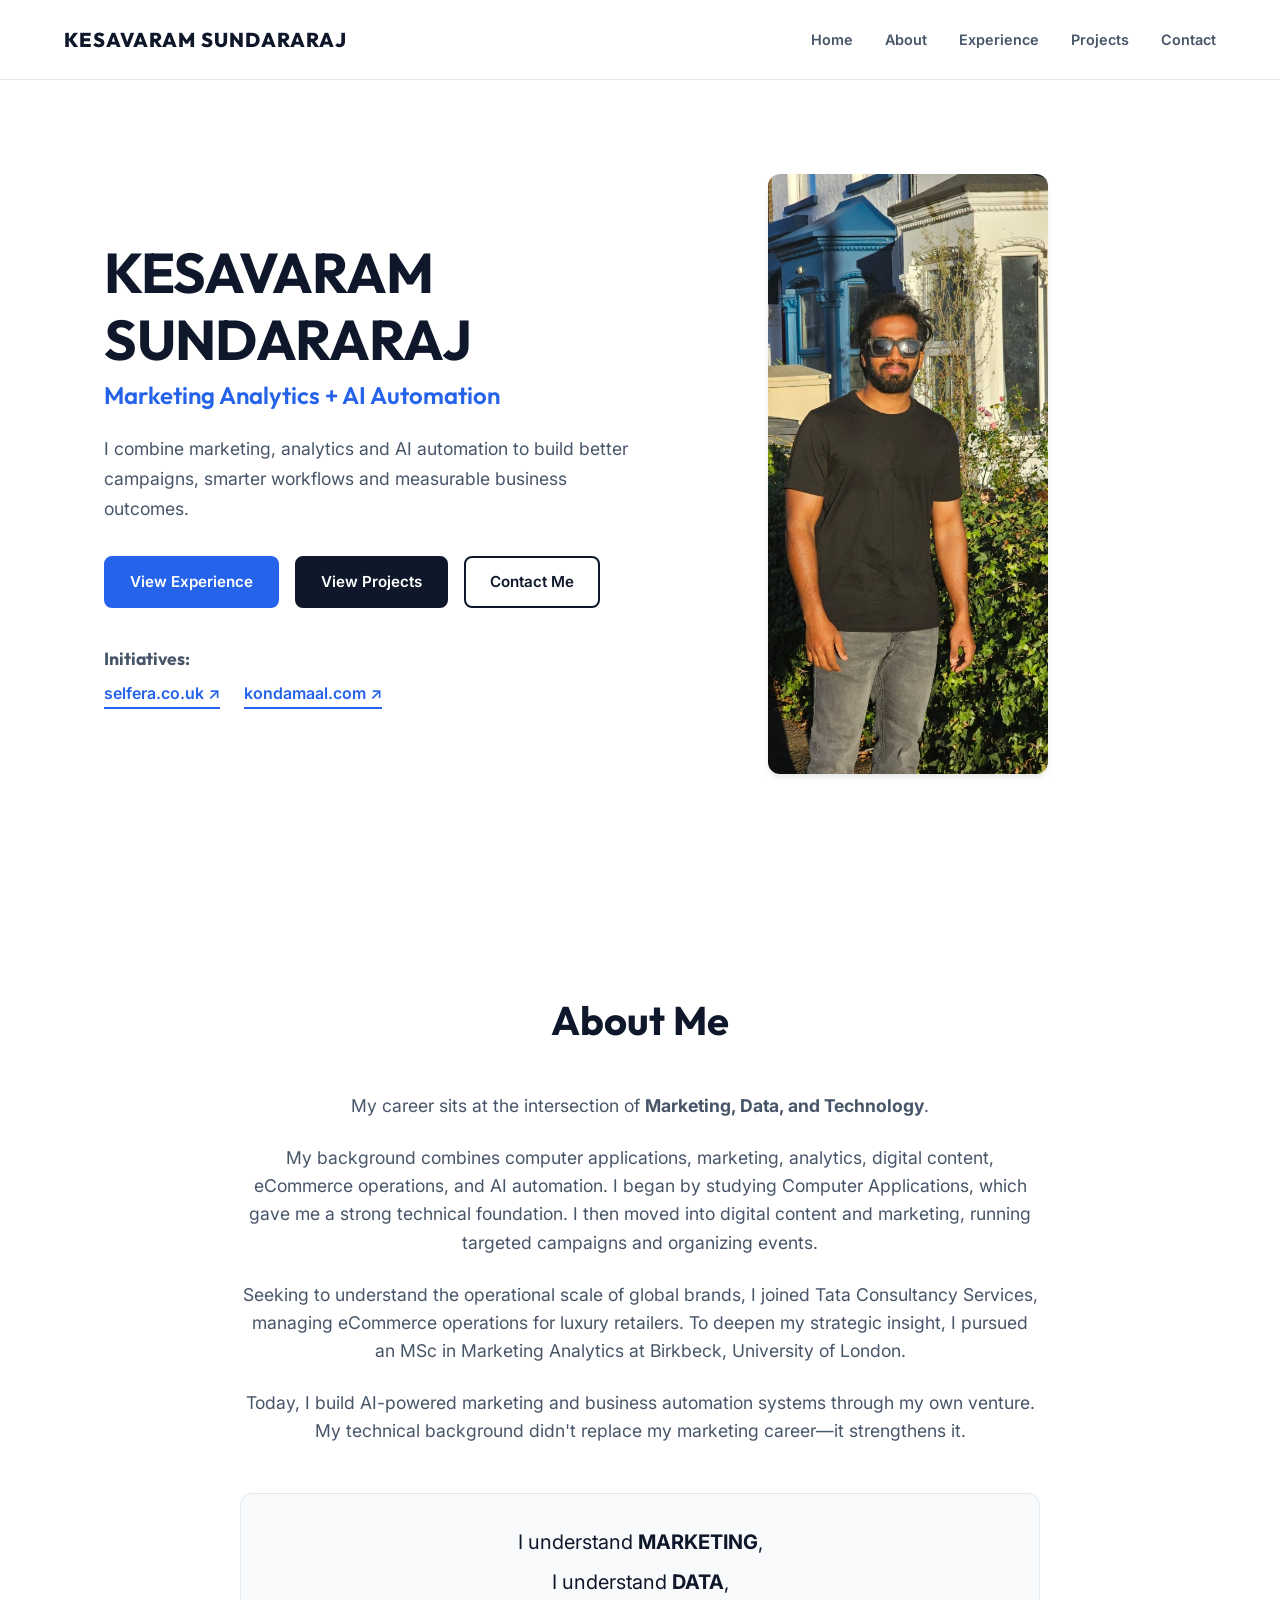
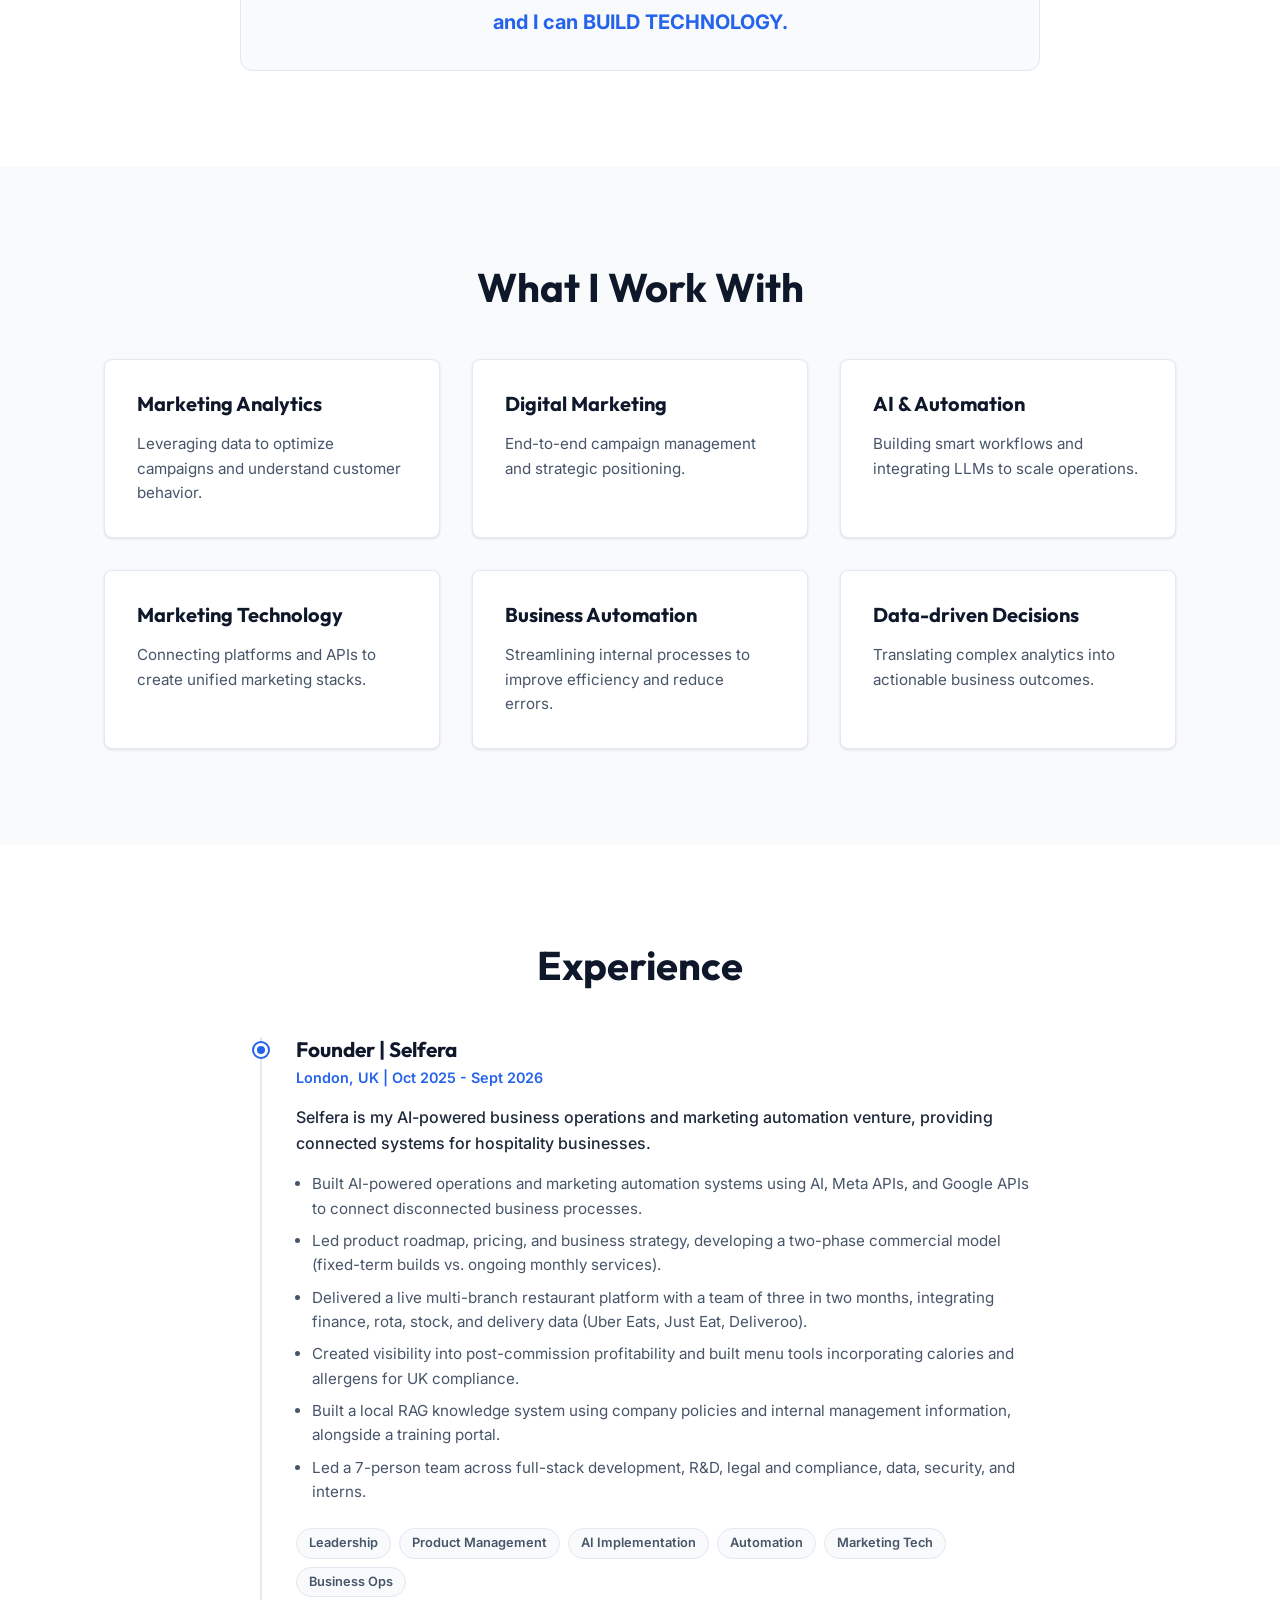
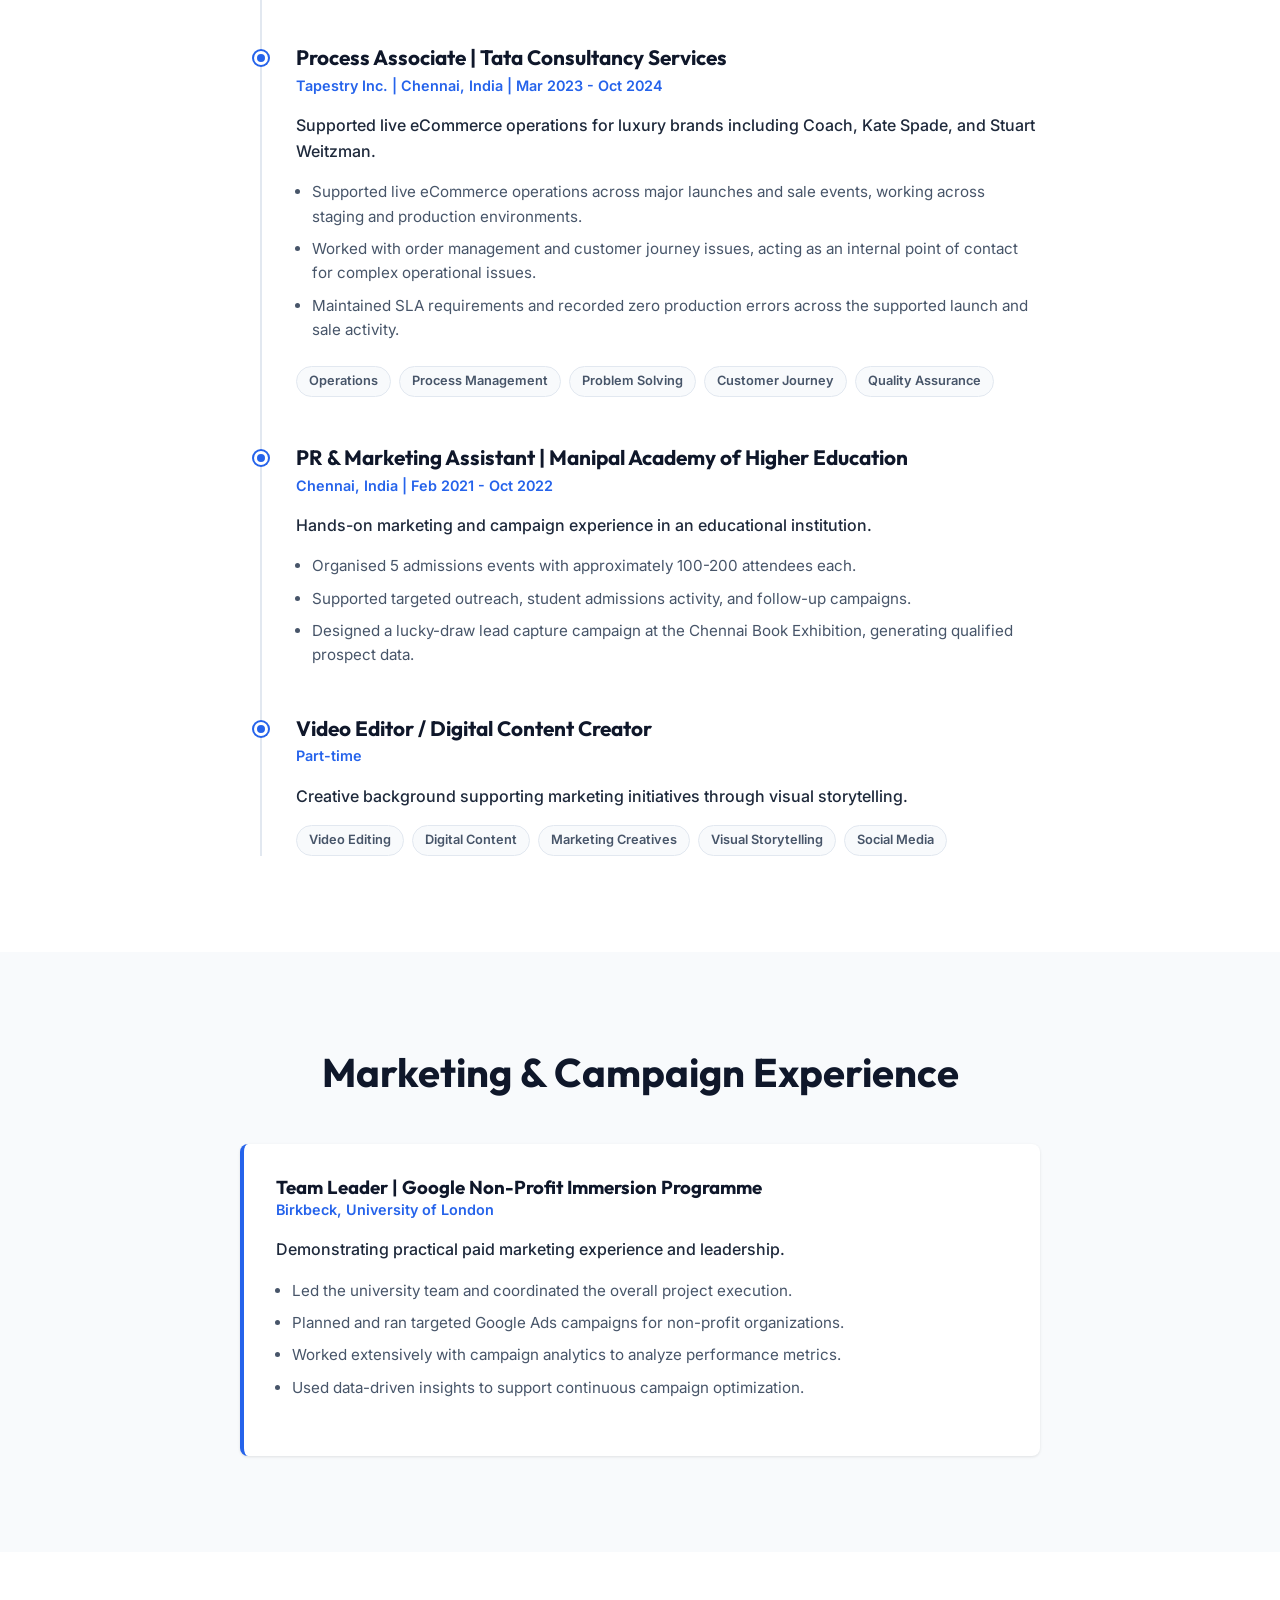
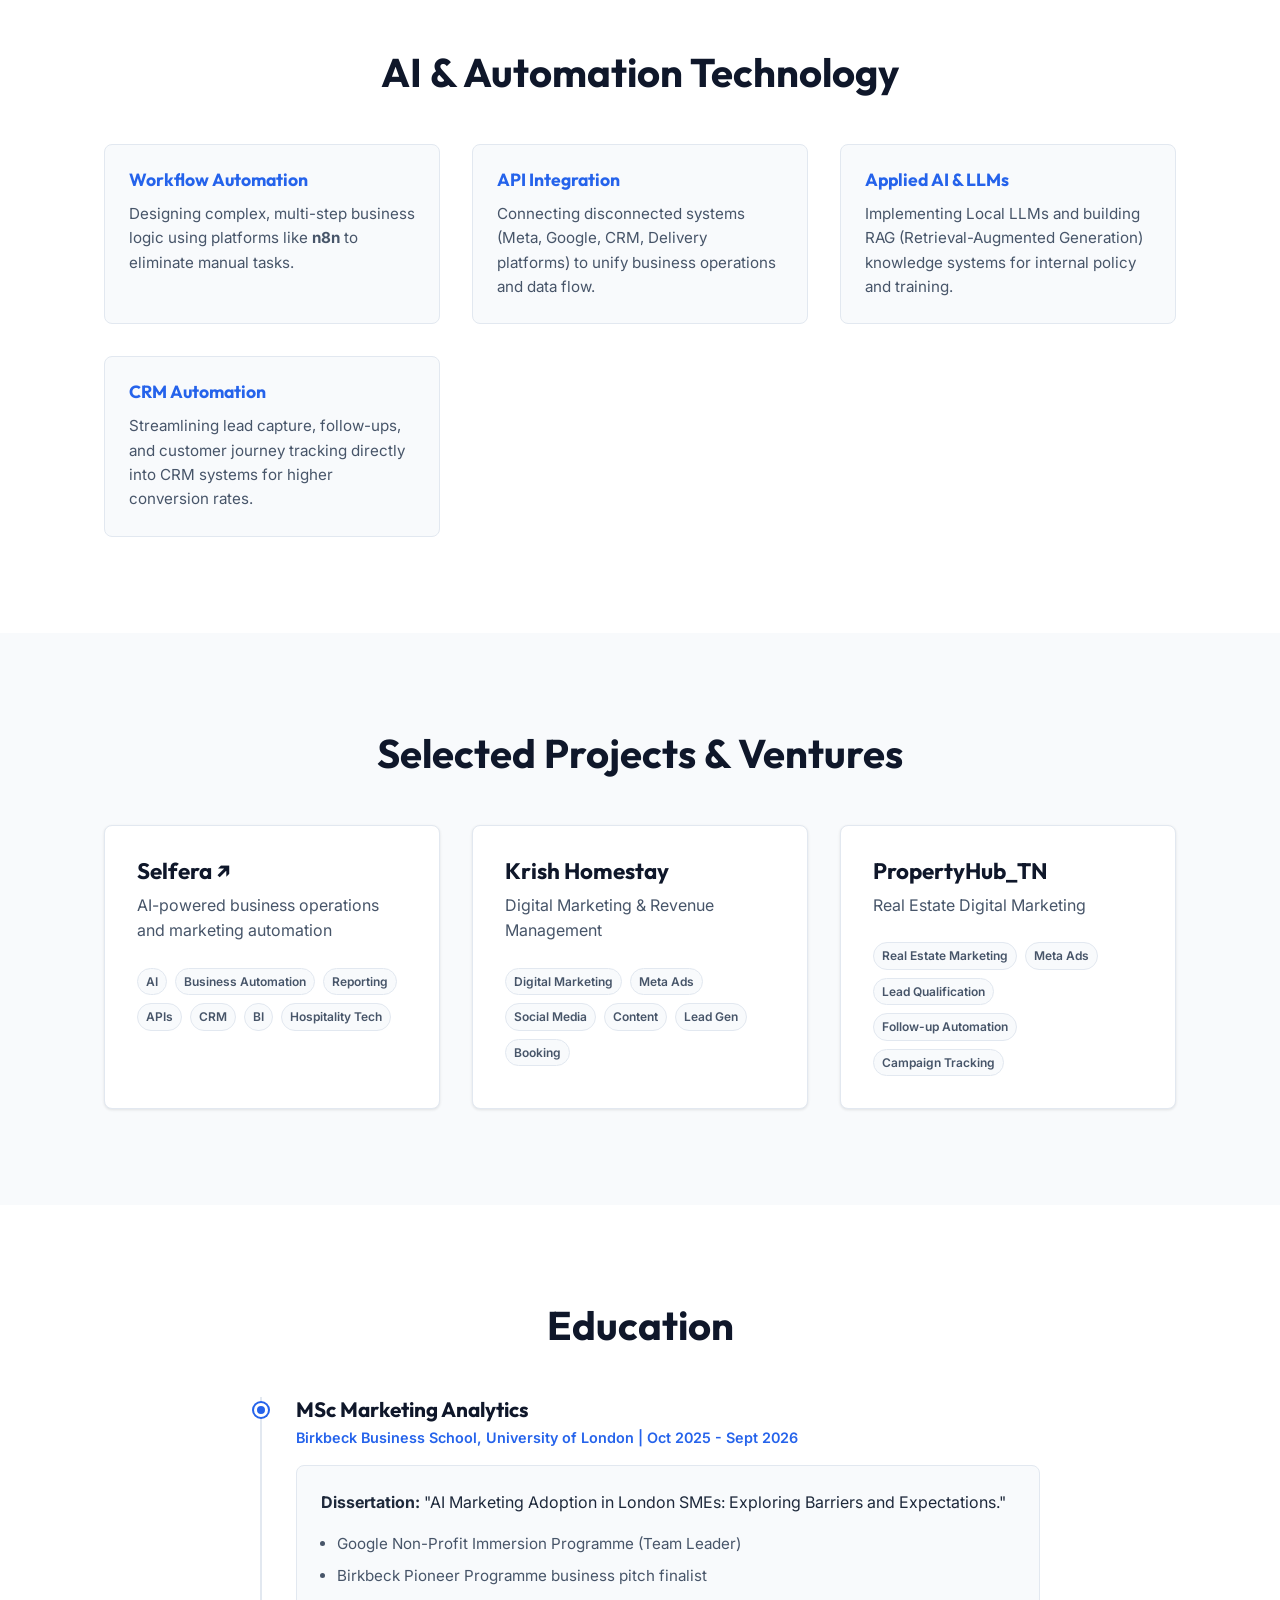
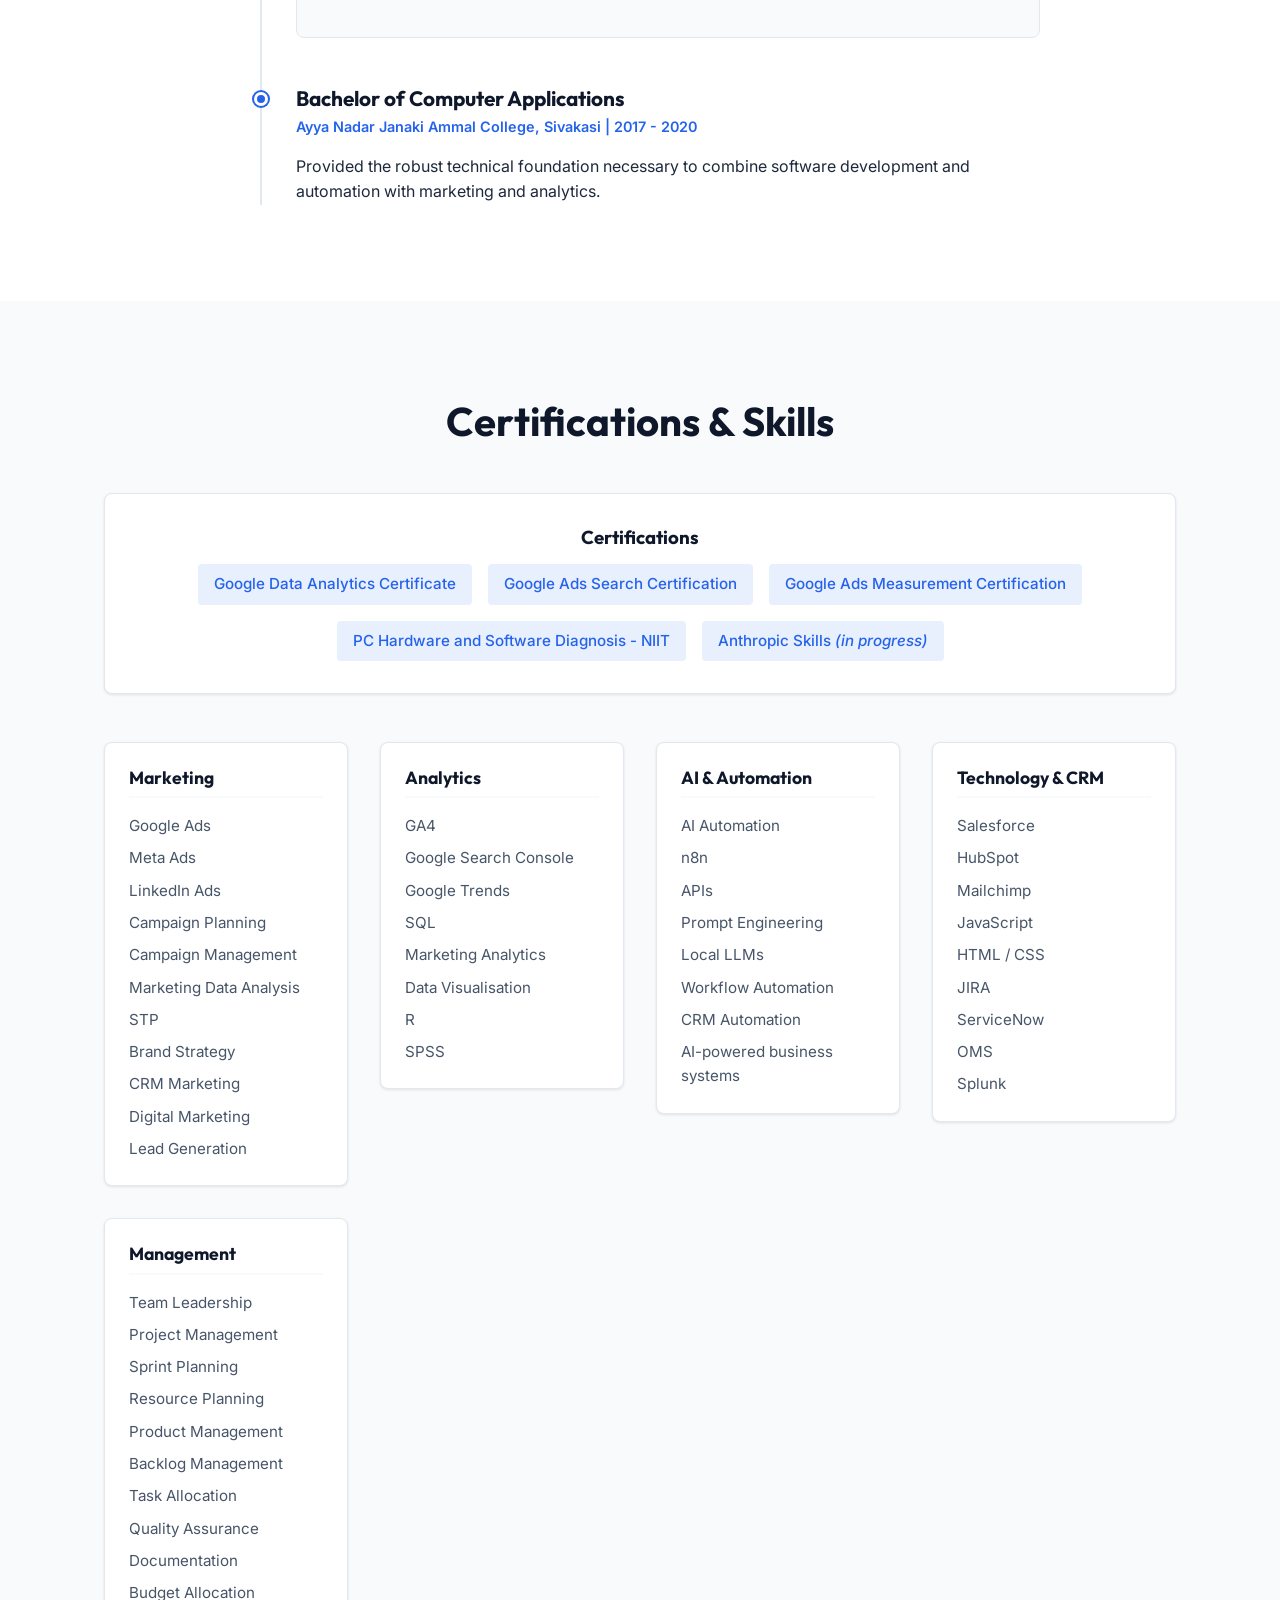
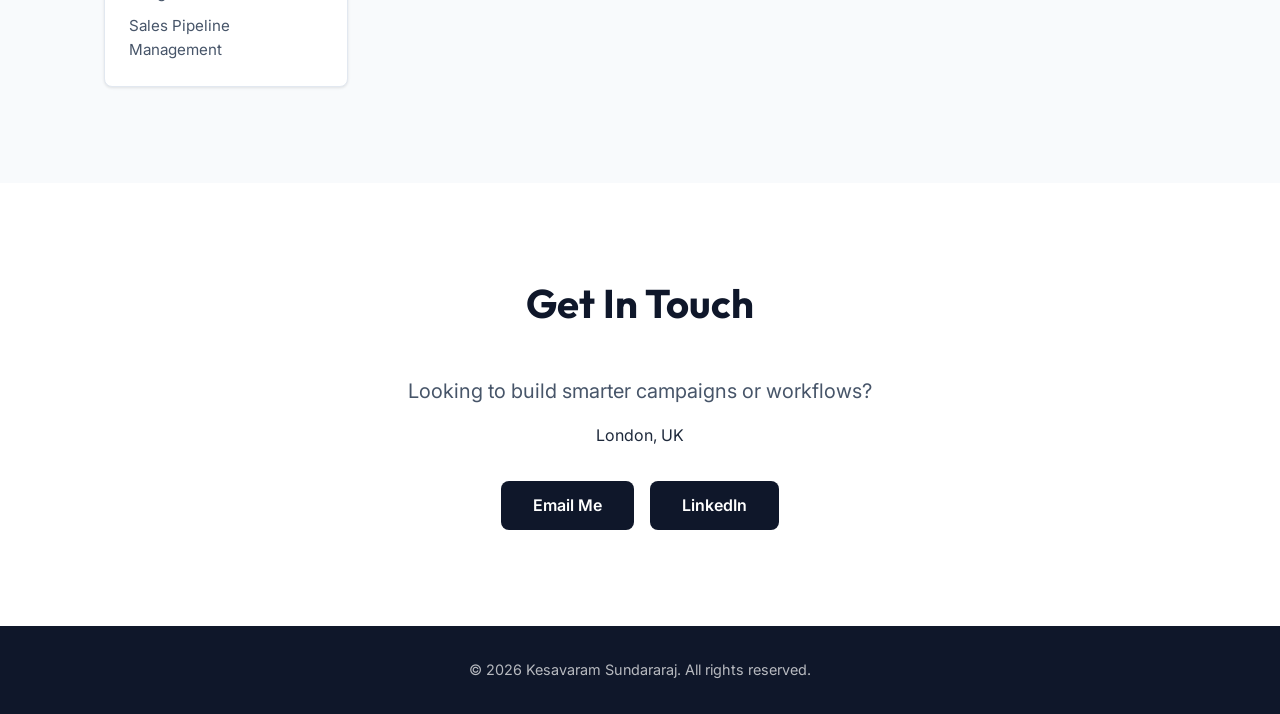
==== commit 19900ffd: "Add website links for Selfera and Kondamaal" ====
--- a/index.html
+++ b/index.html
@@ -52,6 +52,14 @@
           <a href="#projects" class="cta-button secondary">View Projects</a>
           <a href="#contact" class="cta-button outline">Contact Me</a>
         </div>
+        
+        <div class="initiatives" style="margin-top: 2.5rem;">
+          <h3 style="font-size: 1.1rem; margin-bottom: 0.75rem; color: var(--text-secondary);">Initiatives:</h3>
+          <div style="display: flex; gap: 1.5rem; flex-wrap: wrap;">
+            <a href="https://www.selfera.co.uk" target="_blank" style="font-weight: 600; color: var(--accent-color); border-bottom: 2px solid var(--accent-color);">selfera.co.uk ↗</a>
+            <a href="https://www.kondamaal.com" target="_blank" style="font-weight: 600; color: var(--accent-color); border-bottom: 2px solid var(--accent-color);">kondamaal.com ↗</a>
+          </div>
+        </div>
       </div>
       <div class="hero-visual">
         <img src="profile.jpg" alt="Kesavaram Sundararaj" class="hero-image" />
@@ -236,7 +244,7 @@
           
           <article class="project-card">
             <div class="project-info">
-              <h3>Selfera</h3>
+              <h3><a href="https://www.selfera.co.uk" target="_blank" style="color: inherit; text-decoration: none; transition: color 0.2s ease;" onmouseover="this.style.color='var(--accent-color)'" onmouseout="this.style.color='inherit'">Selfera ↗</a></h3>
               <p class="role-subtitle">AI-powered business operations and marketing automation</p>
               <div class="skills-highlight small">
                 <span>AI</span><span>Business Automation</span><span>Reporting</span><span>APIs</span><span>CRM</span><span>BI</span><span>Hospitality Tech</span>
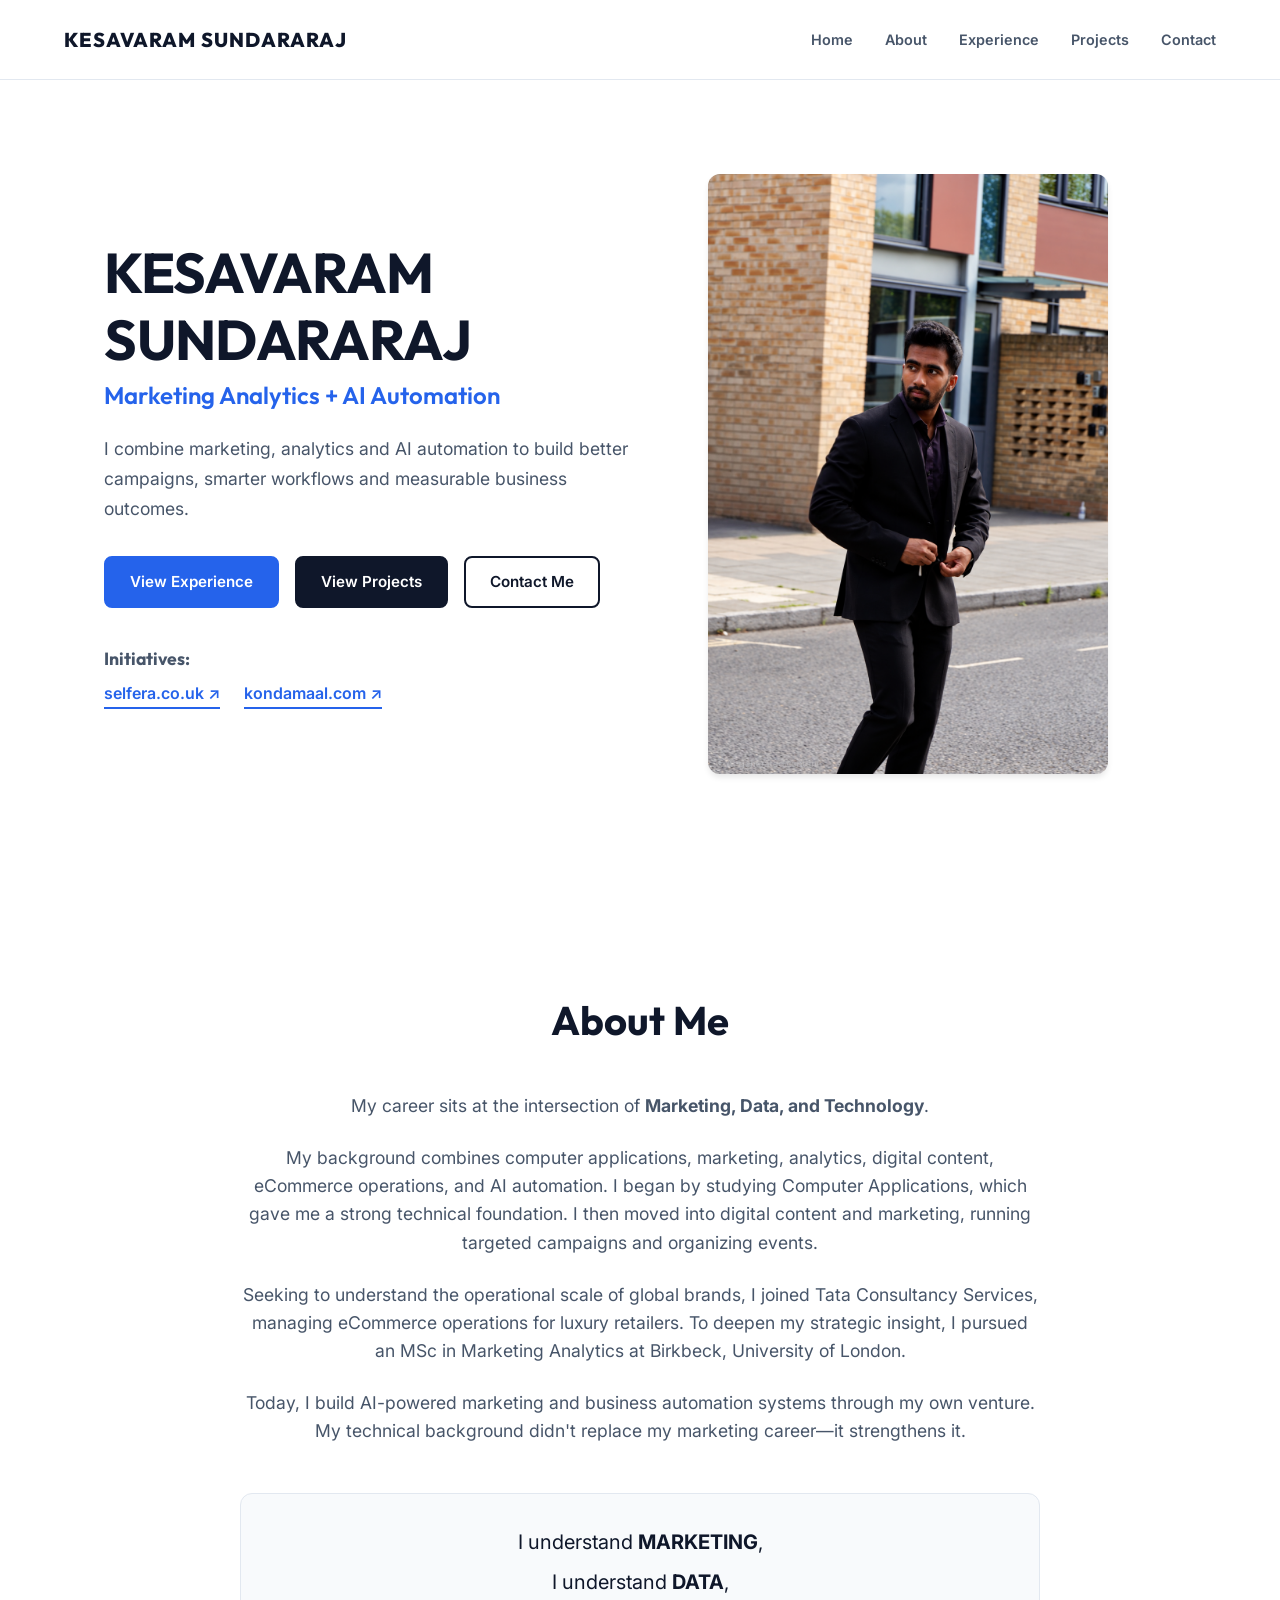
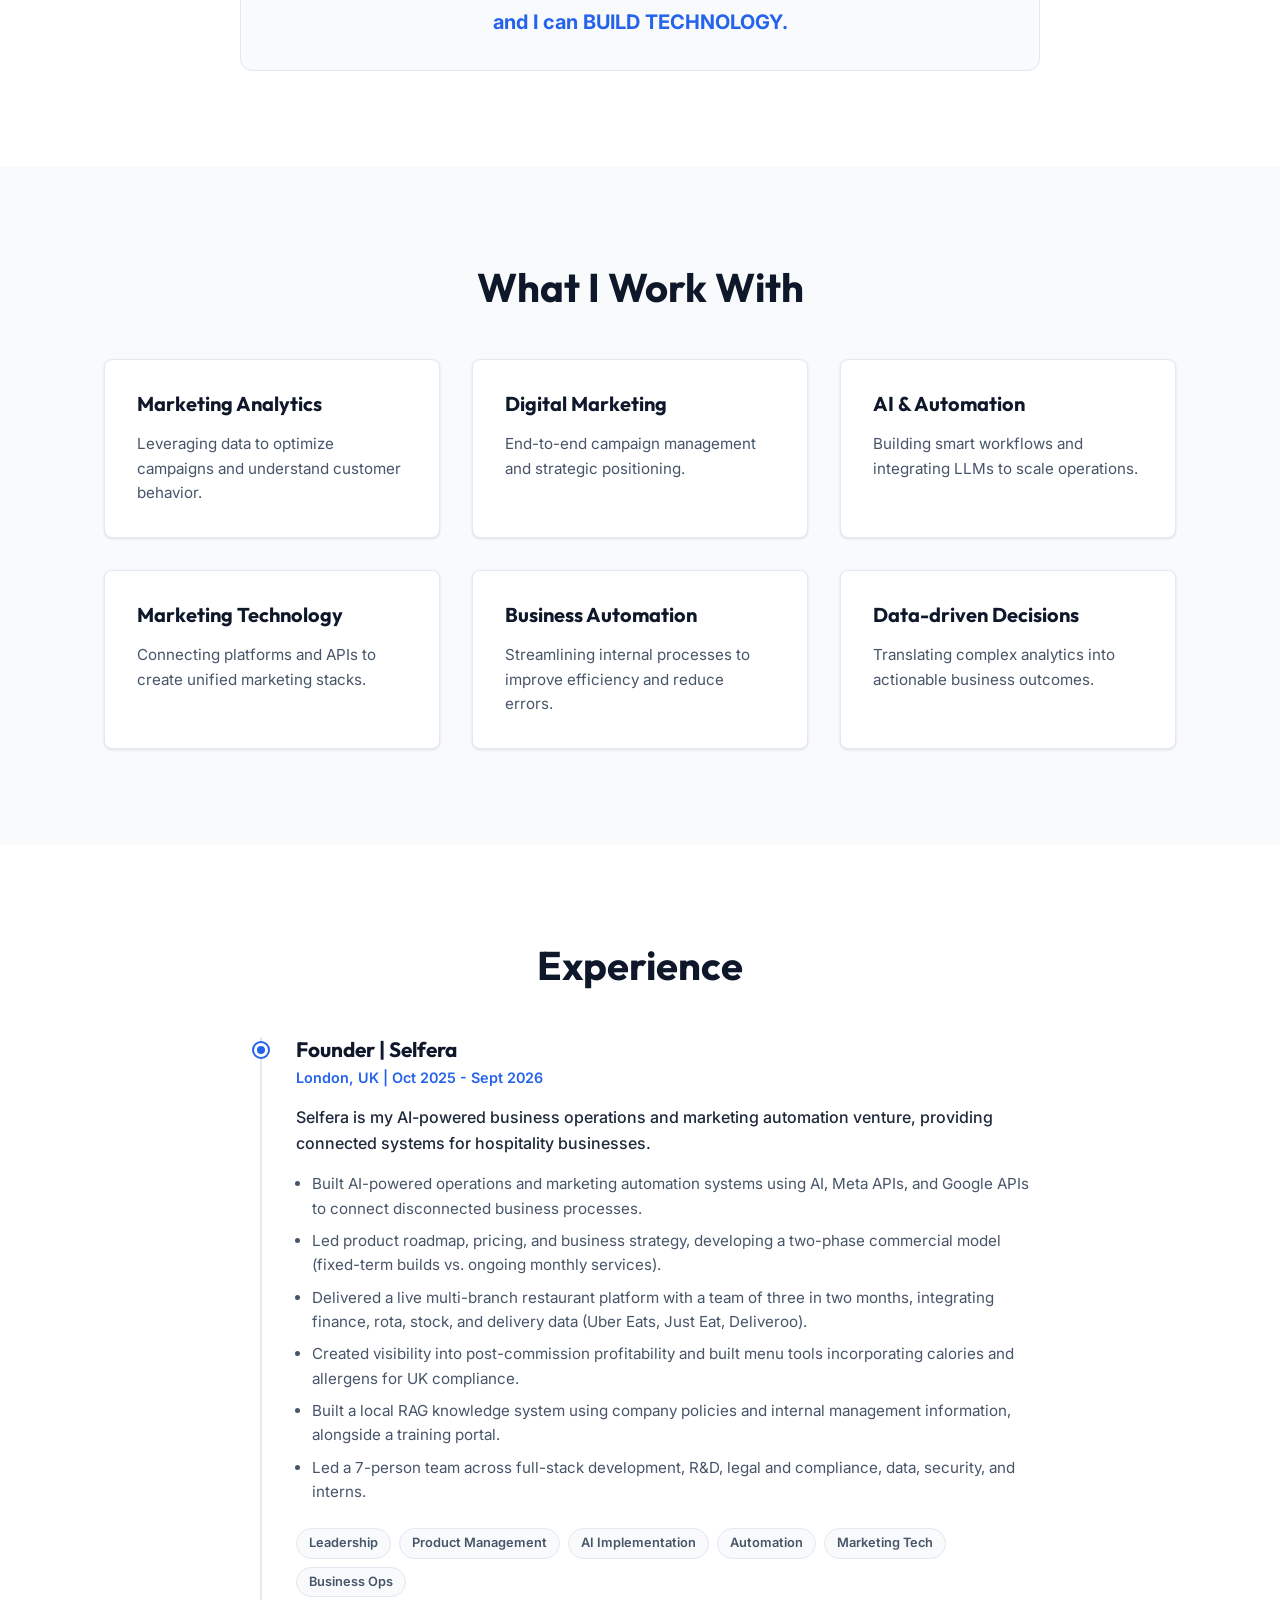
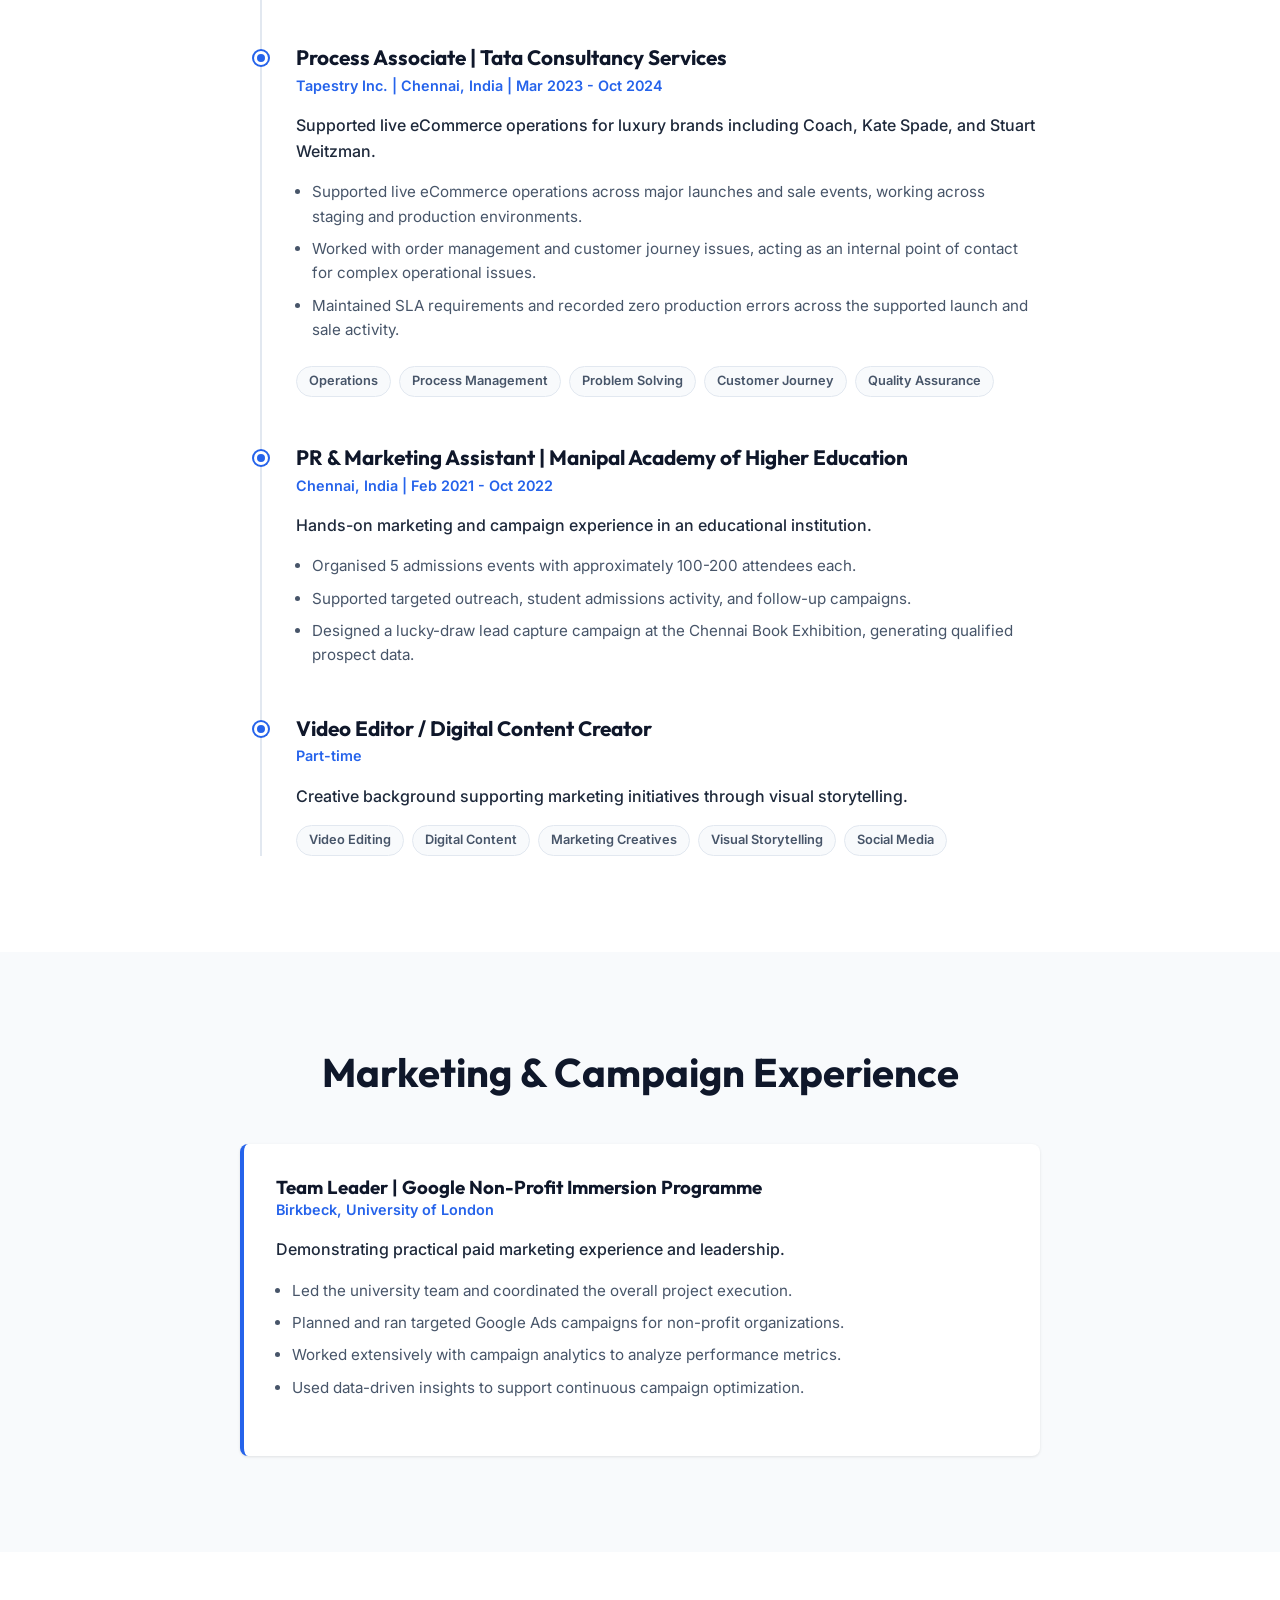
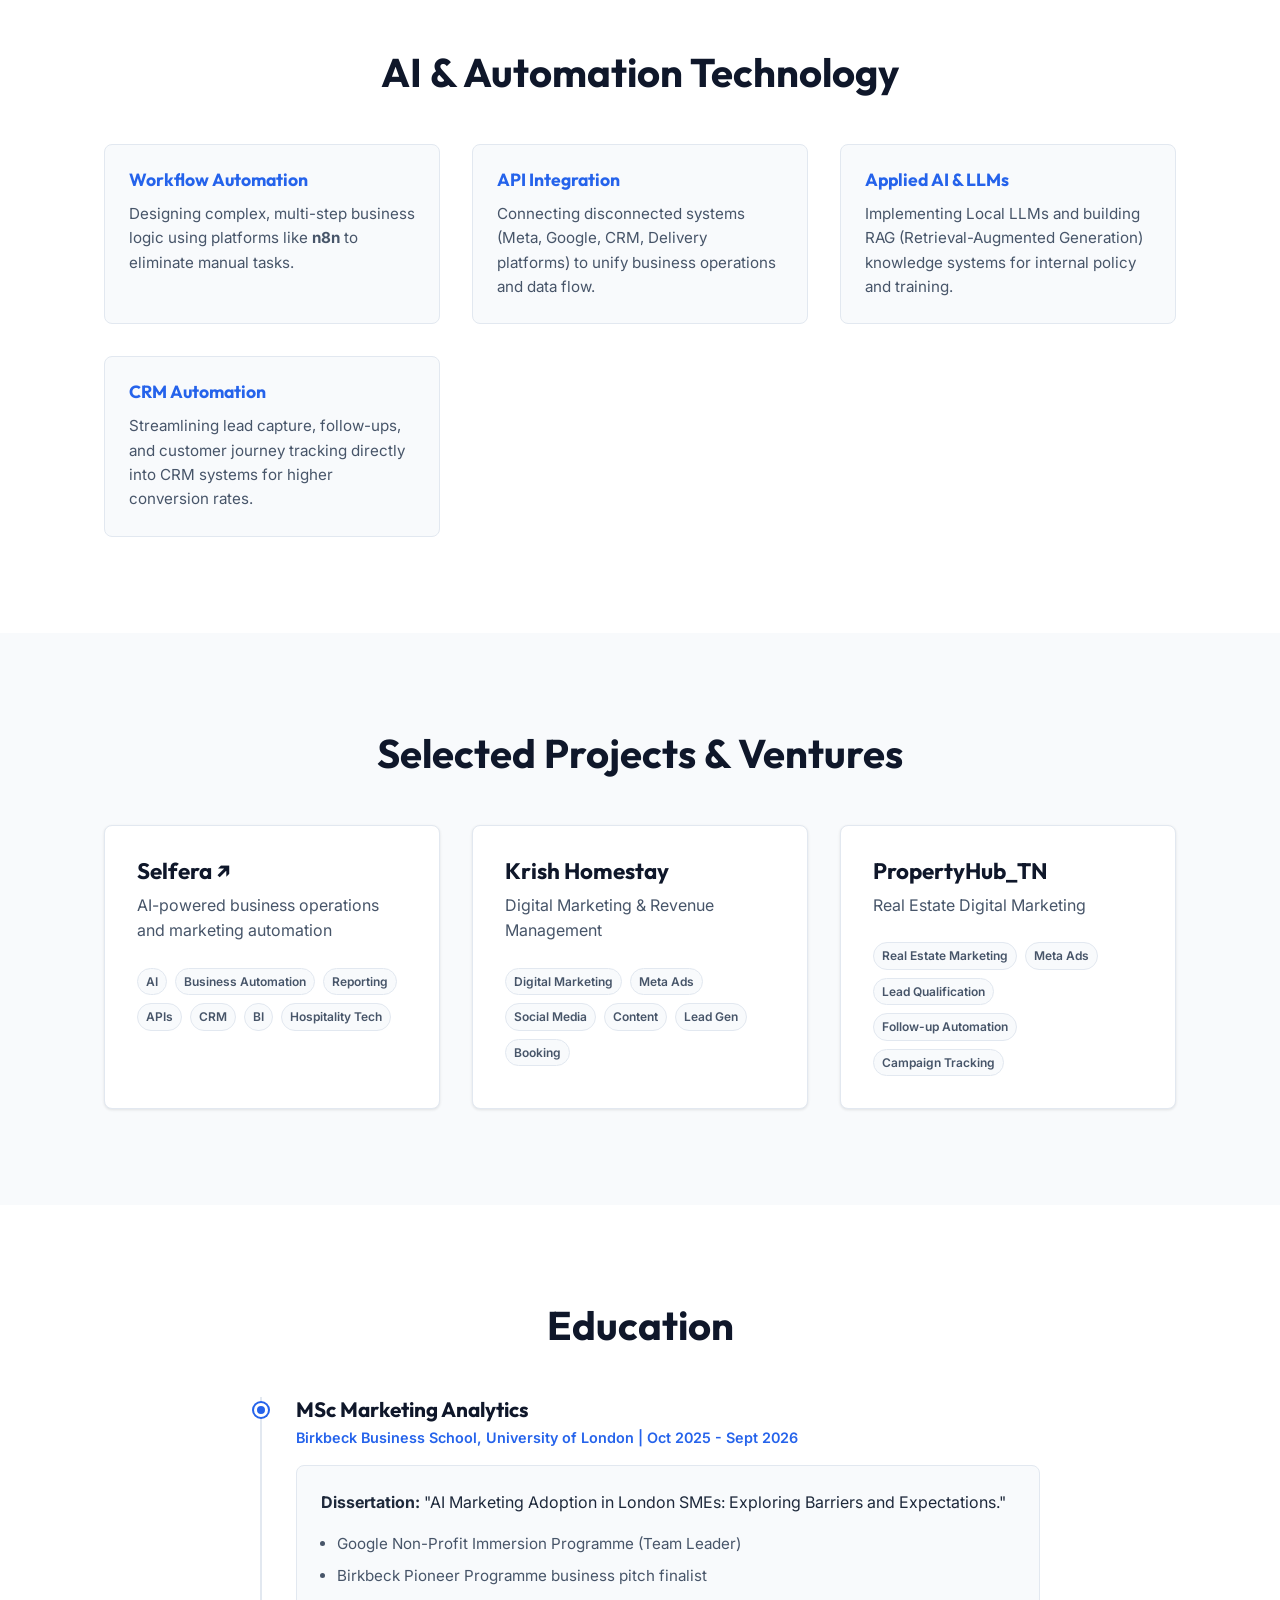
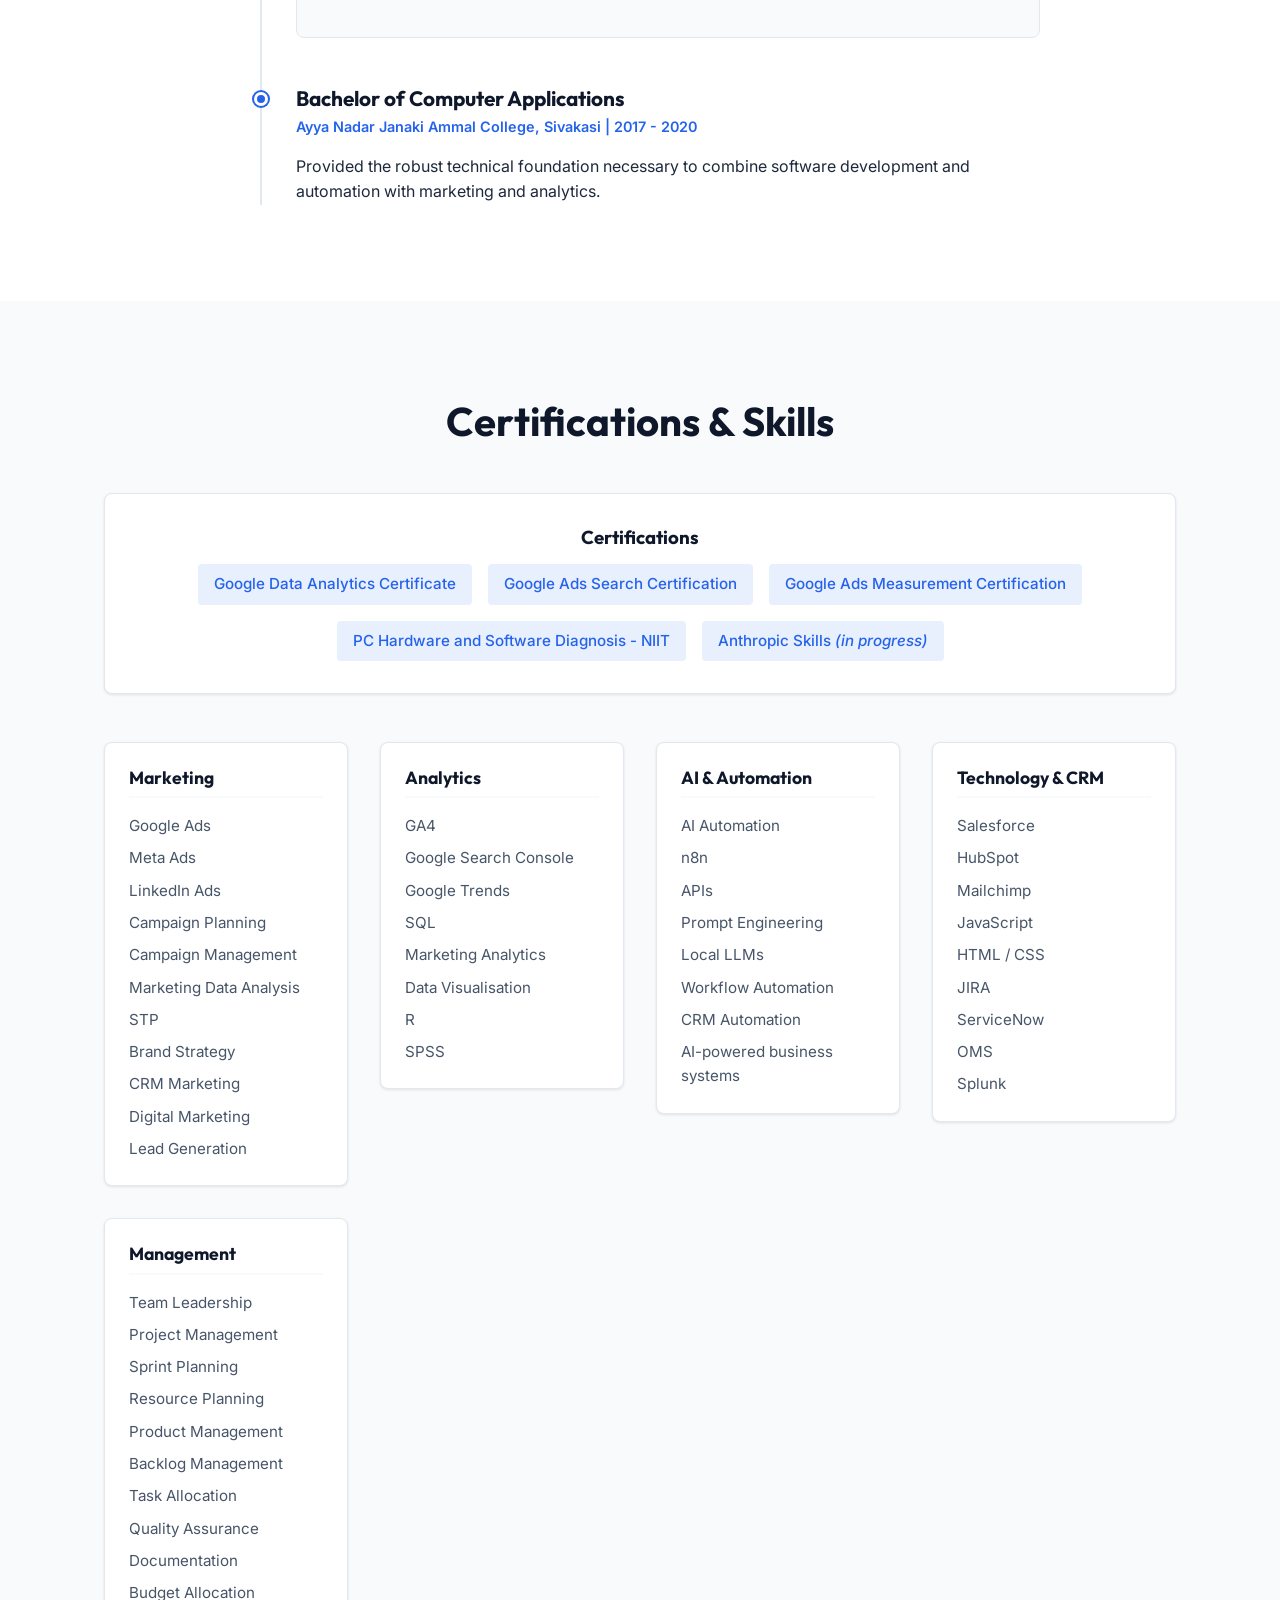
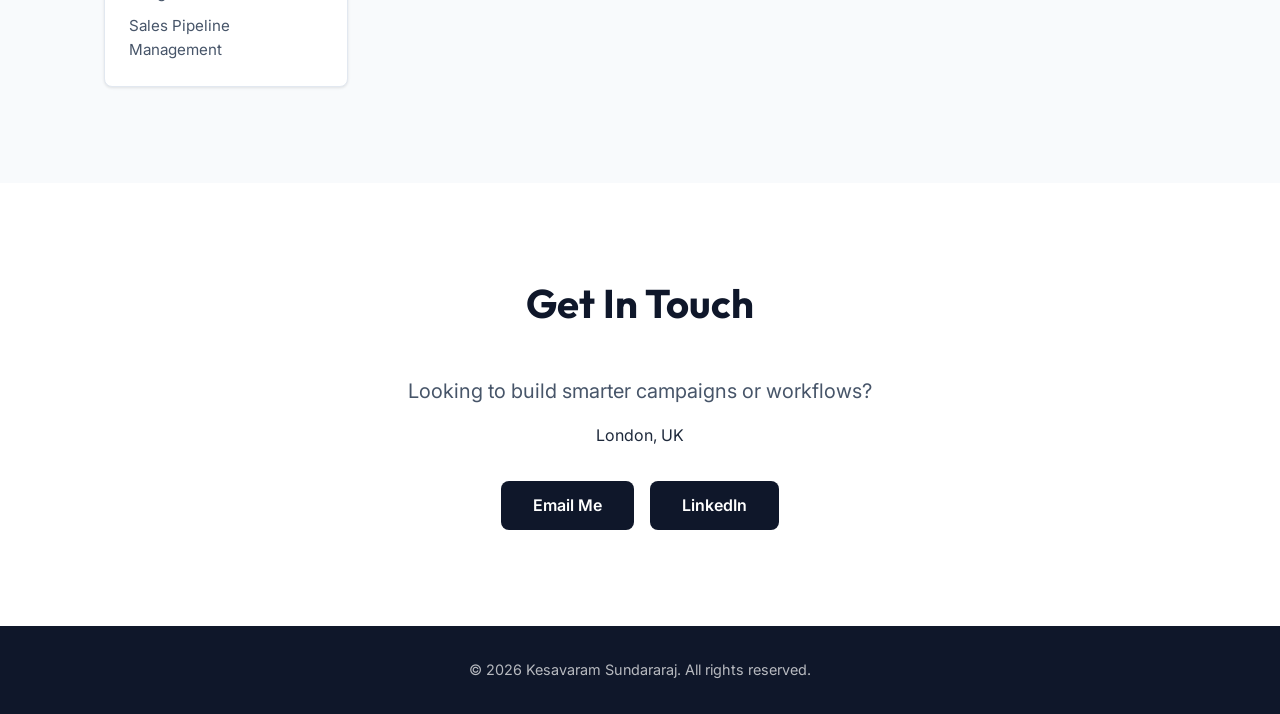
==== commit 07b9dff0: "Update profile image to profile.png" ====
--- a/index.html
+++ b/index.html
@@ -14,7 +14,7 @@
   <meta name="viewport" content="width=device-width, initial-scale=1.0" />
   <title>Kesavaram Sundararaj | Marketing Analytics + AI Automation</title>
   <meta name="description" content="Portfolio of Kesavaram Sundararaj - Marketing Analytics + AI Automation" />
-  <link rel="icon" type="image/jpeg" href="profile.jpg" />
+  <link rel="icon" type="image/png" href="profile.png" />
   <link rel="stylesheet" href="style.css" />
   <link rel="preconnect" href="https://fonts.googleapis.com">
   <link rel="preconnect" href="https://fonts.gstatic.com" crossorigin>
@@ -62,7 +62,7 @@
         </div>
       </div>
       <div class="hero-visual">
-        <img src="profile.jpg" alt="Kesavaram Sundararaj" class="hero-image" />
+        <img src="profile.png" alt="Kesavaram Sundararaj" class="hero-image" />
       </div>
     </section>
 
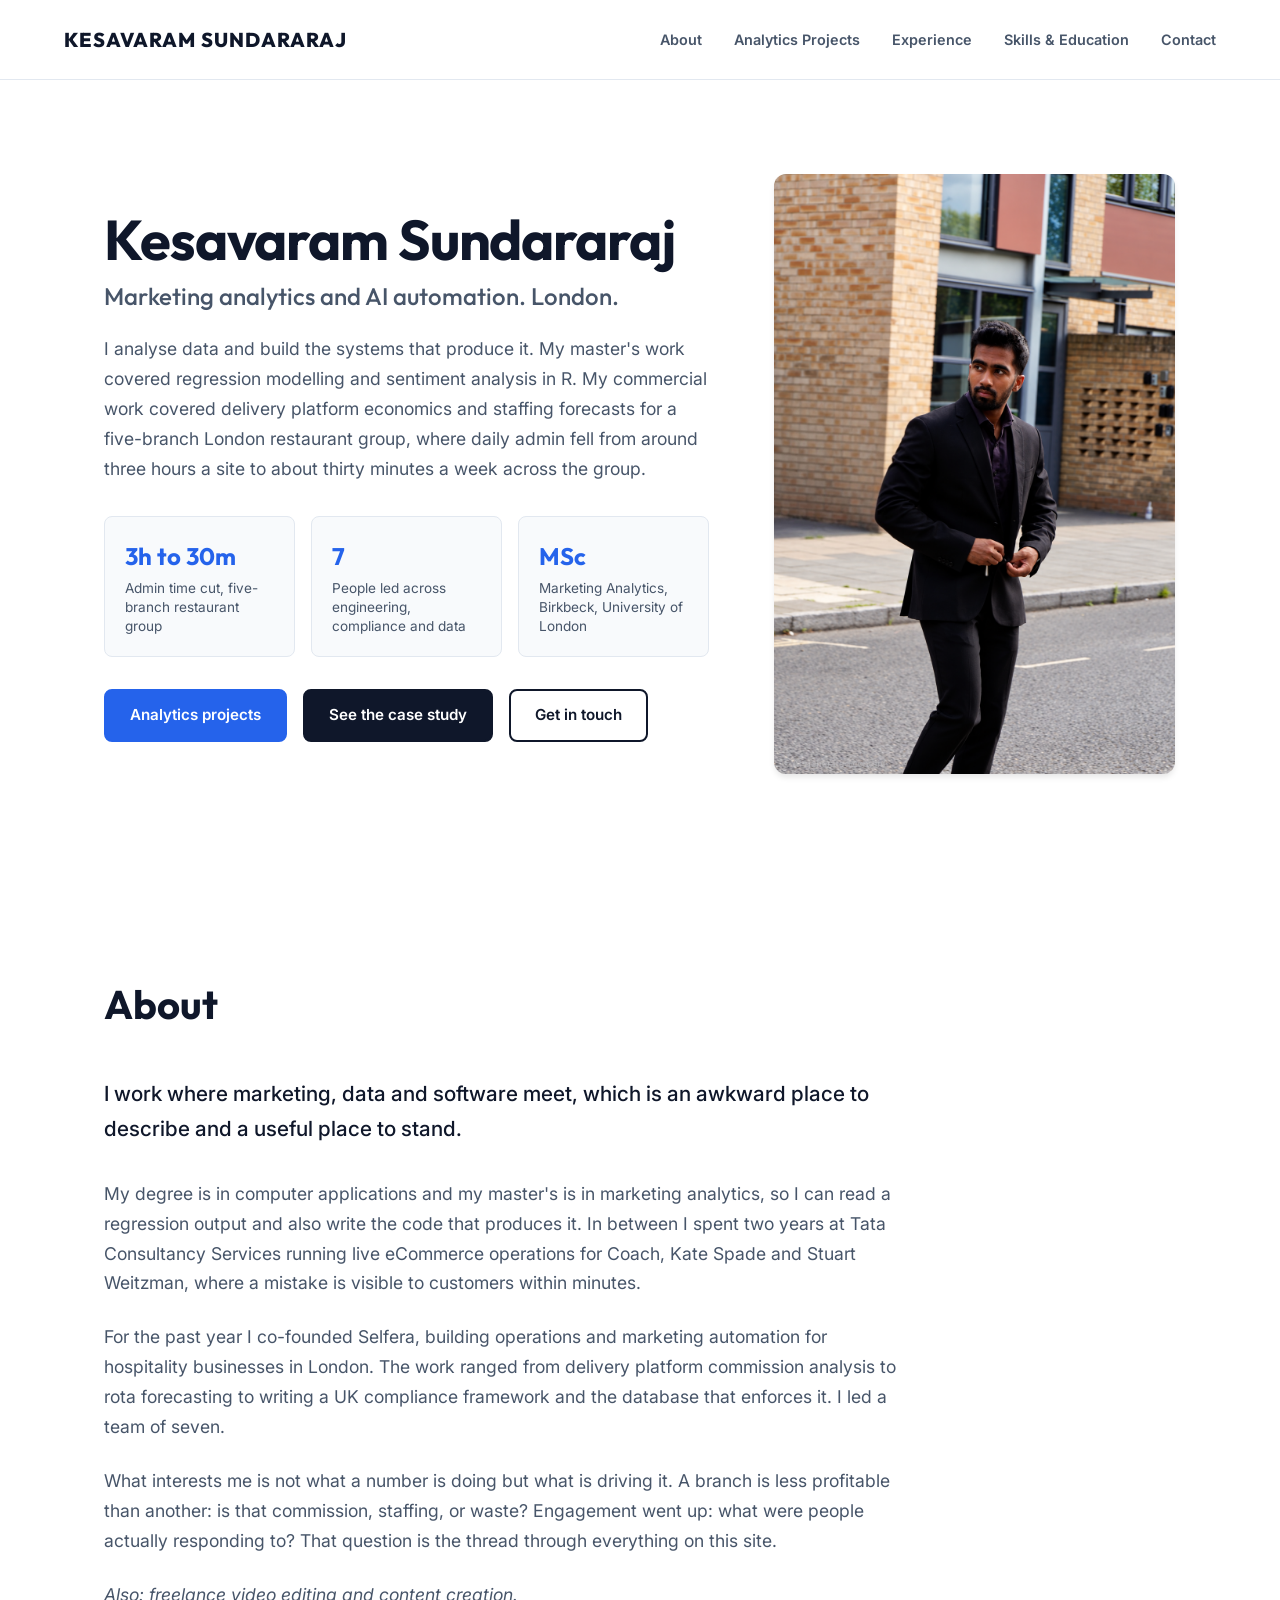
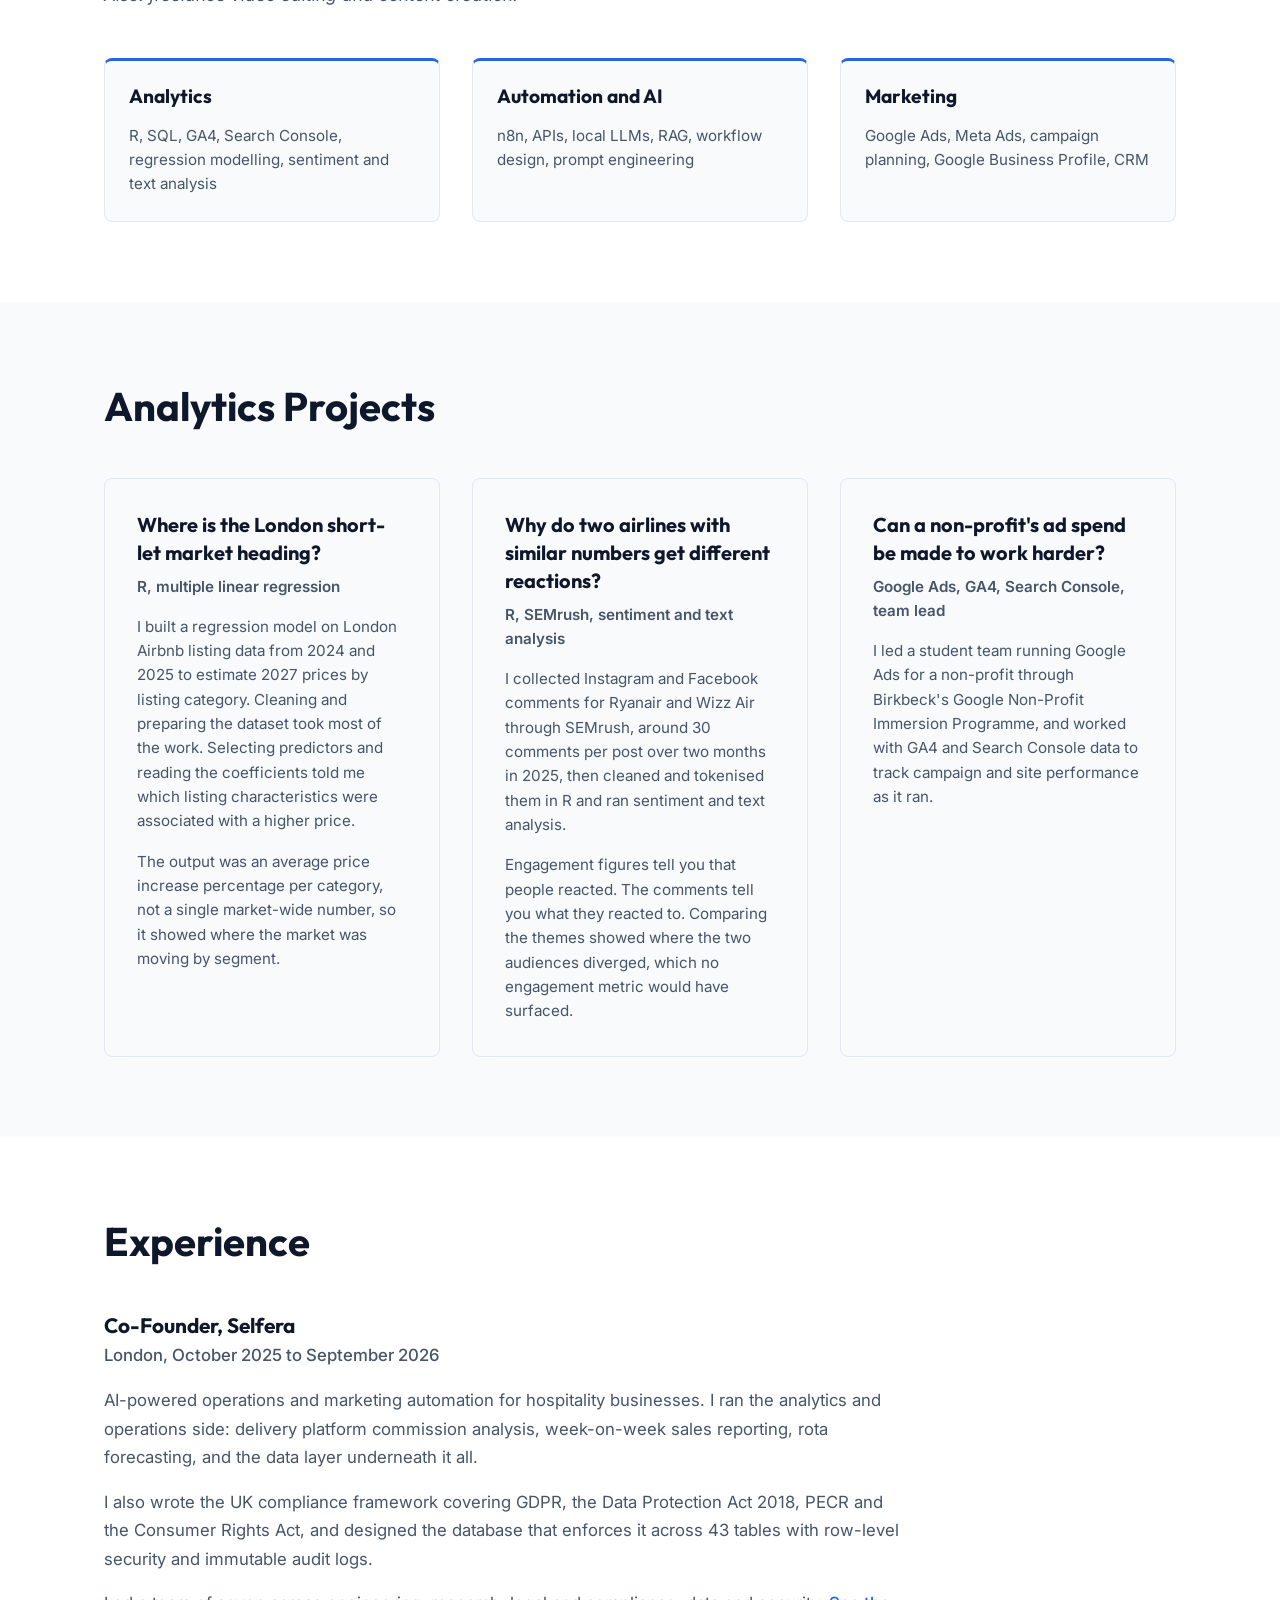
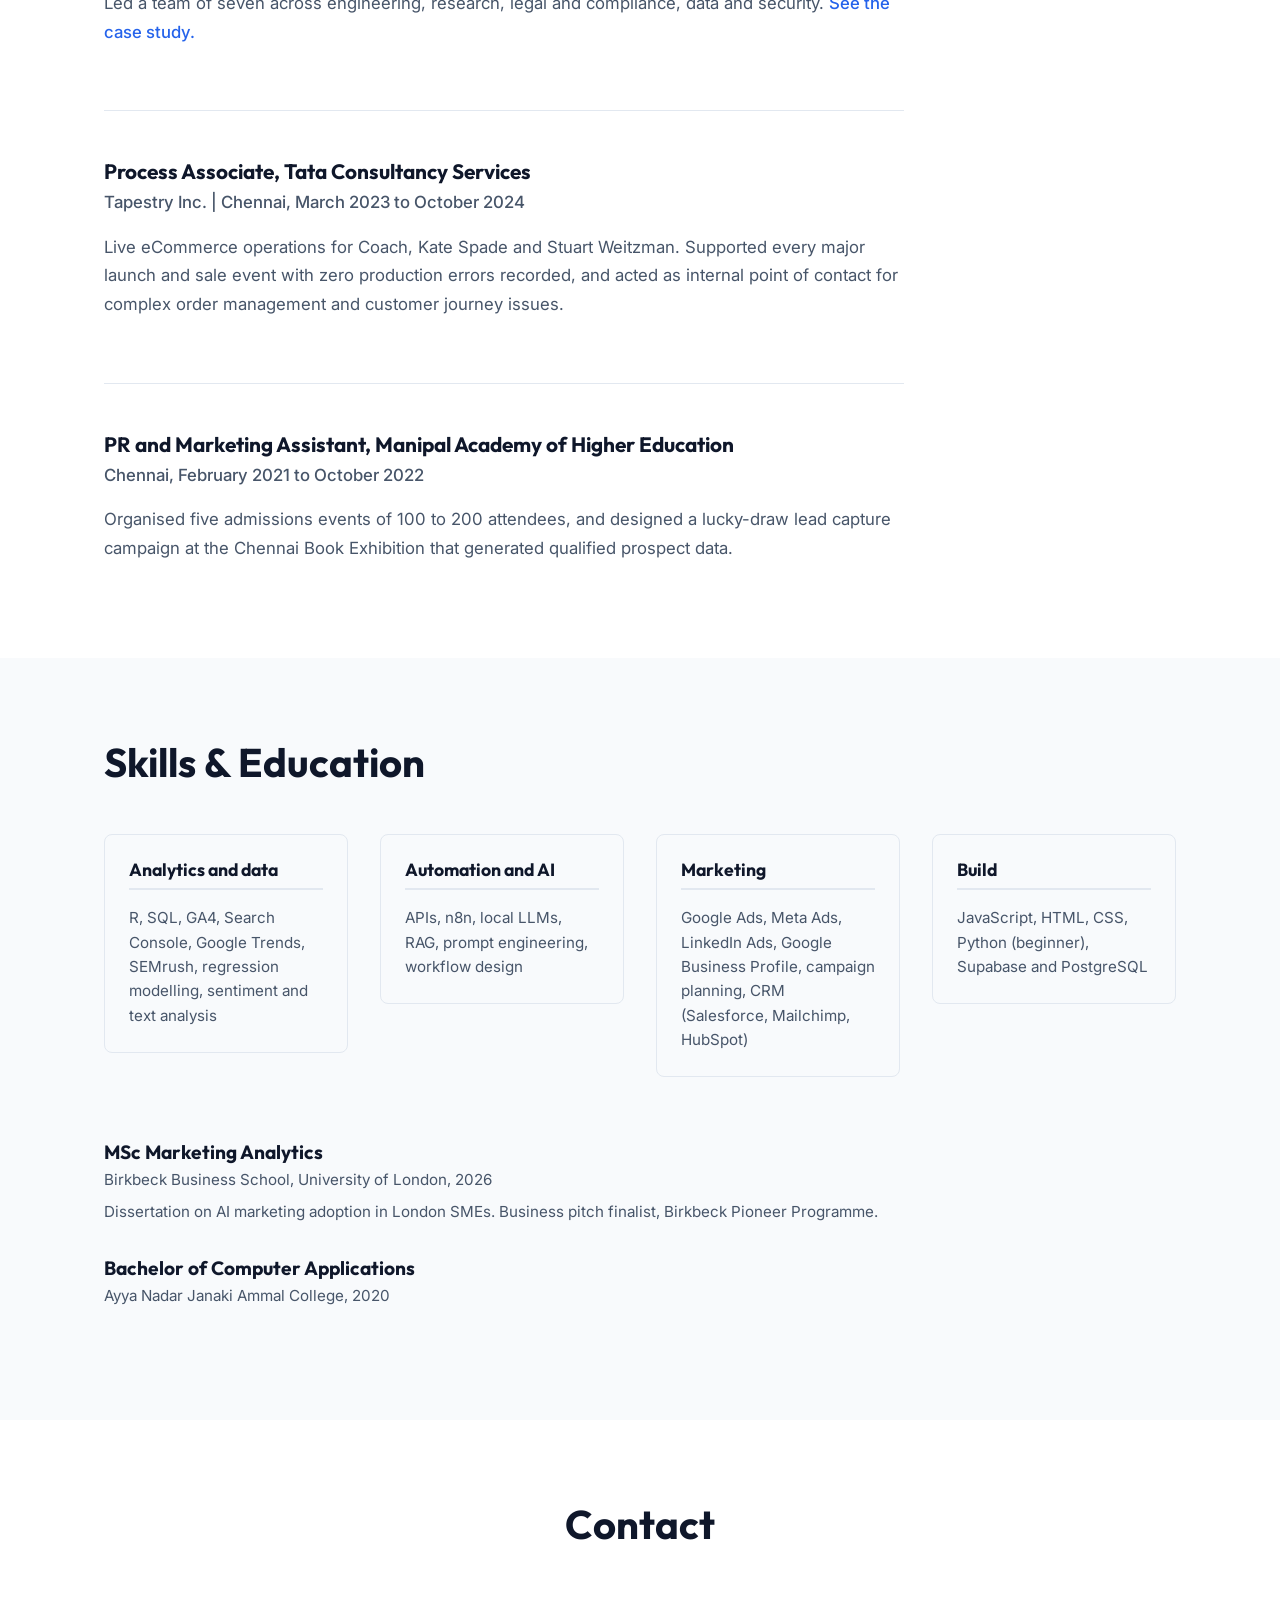
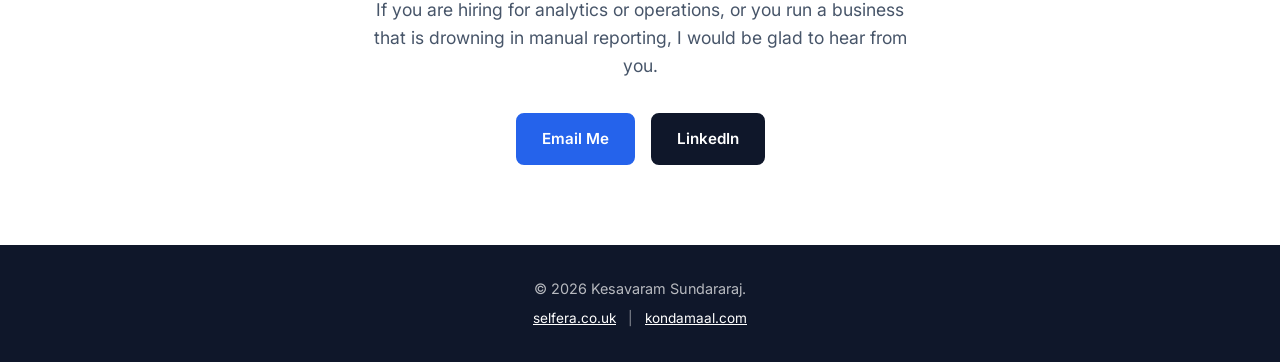
==== commit 25ee8d45: "Complete portfolio rewrite based on CV and case study addition" ====
--- a/index.html
+++ b/index.html
@@ -12,8 +12,8 @@
   </script>
   <meta charset="UTF-8" />
   <meta name="viewport" content="width=device-width, initial-scale=1.0" />
-  <title>Kesavaram Sundararaj | Marketing Analytics + AI Automation</title>
-  <meta name="description" content="Portfolio of Kesavaram Sundararaj - Marketing Analytics + AI Automation" />
+  <title>Kesavaram Sundararaj | Marketing Analytics & AI Automation</title>
+  <meta name="description" content="Kesavaram Sundararaj - Marketing analytics and AI automation in London." />
   <link rel="icon" type="image/png" href="profile.png" />
   <link rel="stylesheet" href="style.css" />
   <link rel="preconnect" href="https://fonts.googleapis.com">
@@ -24,41 +24,41 @@
   <nav class="navbar">
     <div class="logo">Kesavaram Sundararaj</div>
     <ul class="nav-links">
-      <li><a href="#hero">Home</a></li>
       <li><a href="#about">About</a></li>
+      <li><a href="#projects">Analytics Projects</a></li>
       <li><a href="#experience">Experience</a></li>
-      <li><a href="#projects">Projects</a></li>
+      <li><a href="#skills">Skills & Education</a></li>
       <li><a href="#contact">Contact</a></li>
     </ul>
-    <button class="theme-toggle" aria-label="Toggle theme">
-      <svg xmlns="http://www.w3.org/2000/svg" width="24" height="24" viewBox="0 0 24 24" fill="none"
-        stroke="currentColor" stroke-width="2" stroke-linecap="round" stroke-linejoin="round"
-        class="feather feather-moon">
-        <path d="M21 12.79A9 9 0 1 1 11.21 3 7 7 0 0 0 21 12.79z"></path>
-      </svg>
-    </button>
   </nav>
 
   <main>
     <!-- 1. HERO -->
     <section id="hero" class="hero-section">
       <div class="hero-content">
-        <h1 class="hero-title">KESAVARAM SUNDARARAJ</h1>
-        <h2 class="hero-subtitle">Marketing Analytics + AI Automation</h2>
-        <p class="hero-description">I combine marketing, analytics and AI automation to build better campaigns, smarter workflows and measurable business outcomes.</p>
+        <h1 class="hero-title">Kesavaram Sundararaj</h1>
+        <h2 class="hero-subtitle">Marketing analytics and AI automation. London.</h2>
+        <p class="hero-description">I analyse data and build the systems that produce it. My master's work covered regression modelling and sentiment analysis in R. My commercial work covered delivery platform economics and staffing forecasts for a five-branch London restaurant group, where daily admin fell from around three hours a site to about thirty minutes a week across the group.</p>
         
+        <div class="stat-tiles">
+          <div class="stat-tile">
+            <div class="stat-number">3h to 30m</div>
+            <div class="stat-label">Admin time cut, five-branch restaurant group</div>
+          </div>
+          <div class="stat-tile">
+            <div class="stat-number">7</div>
+            <div class="stat-label">People led across engineering, compliance and data</div>
+          </div>
+          <div class="stat-tile">
+            <div class="stat-number">MSc</div>
+            <div class="stat-label">Marketing Analytics, Birkbeck, University of London</div>
+          </div>
+        </div>
+
         <div class="hero-buttons">
-          <a href="#experience" class="cta-button">View Experience</a>
-          <a href="#projects" class="cta-button secondary">View Projects</a>
-          <a href="#contact" class="cta-button outline">Contact Me</a>
-        </div>
-        
-        <div class="initiatives" style="margin-top: 2.5rem;">
-          <h3 style="font-size: 1.1rem; margin-bottom: 0.75rem; color: var(--text-secondary);">Initiatives:</h3>
-          <div style="display: flex; gap: 1.5rem; flex-wrap: wrap;">
-            <a href="https://www.selfera.co.uk" target="_blank" style="font-weight: 600; color: var(--accent-color); border-bottom: 2px solid var(--accent-color);">selfera.co.uk ↗</a>
-            <a href="https://www.kondamaal.com" target="_blank" style="font-weight: 600; color: var(--accent-color); border-bottom: 2px solid var(--accent-color);">kondamaal.com ↗</a>
-          </div>
+          <a href="#projects" class="cta-button">Analytics projects</a>
+          <a href="case-study.html" class="cta-button secondary">See the case study</a>
+          <a href="#contact" class="cta-button outline">Get in touch</a>
         </div>
       </div>
       <div class="hero-visual">
@@ -66,365 +66,154 @@
       </div>
     </section>
 
-    <!-- 2. ABOUT ME -->
-    <section id="about" class="section about-section">
-      <div class="container">
-        <h2 class="section-title">About Me</h2>
-        <div class="about-content">
-          <p class="lead-text">My career sits at the intersection of <strong>Marketing, Data, and Technology</strong>.</p>
-          <p>My background combines computer applications, marketing, analytics, digital content, eCommerce operations, and AI automation. I began by studying Computer Applications, which gave me a strong technical foundation. I then moved into digital content and marketing, running targeted campaigns and organizing events.</p>
-          <p>Seeking to understand the operational scale of global brands, I joined Tata Consultancy Services, managing eCommerce operations for luxury retailers. To deepen my strategic insight, I pursued an MSc in Marketing Analytics at Birkbeck, University of London.</p>
-          <p>Today, I build AI-powered marketing and business automation systems through my own venture. My technical background didn't replace my marketing career—it strengthens it.</p>
-          <div class="key-differentiator">
-            <p>I understand <strong>MARKETING</strong>,</p>
-            <p>I understand <strong>DATA</strong>,</p>
-            <p>and I can <strong>BUILD TECHNOLOGY</strong>.</p>
-          </div>
-        </div>
-      </div>
-    </section>
-
-    <!-- 3. WHAT I WORK WITH -->
-    <section id="expertise" class="section bg-light">
-      <div class="container">
-        <h2 class="section-title">What I Work With</h2>
-        <div class="expertise-grid">
-          <div class="expertise-card">
-            <h3>Marketing Analytics</h3>
-            <p>Leveraging data to optimize campaigns and understand customer behavior.</p>
-          </div>
-          <div class="expertise-card">
-            <h3>Digital Marketing</h3>
-            <p>End-to-end campaign management and strategic positioning.</p>
-          </div>
-          <div class="expertise-card">
-            <h3>AI & Automation</h3>
-            <p>Building smart workflows and integrating LLMs to scale operations.</p>
-          </div>
-          <div class="expertise-card">
-            <h3>Marketing Technology</h3>
-            <p>Connecting platforms and APIs to create unified marketing stacks.</p>
-          </div>
-          <div class="expertise-card">
-            <h3>Business Automation</h3>
-            <p>Streamlining internal processes to improve efficiency and reduce errors.</p>
-          </div>
-          <div class="expertise-card">
-            <h3>Data-driven Decisions</h3>
-            <p>Translating complex analytics into actionable business outcomes.</p>
-          </div>
-        </div>
-      </div>
-    </section>
-
-    <!-- 4. EXPERIENCE -->
-    <section id="experience" class="section">
-      <div class="container">
-        <h2 class="section-title">Experience</h2>
-        <div class="timeline">
-          
-          <article class="timeline-item">
-            <div class="timeline-marker"></div>
-            <div class="timeline-content">
-              <h3>Founder | Selfera</h3>
-              <p class="role-meta">London, UK | Oct 2025 - Sept 2026</p>
-              <p class="role-description">Selfera is my AI-powered business operations and marketing automation venture, providing connected systems for hospitality businesses.</p>
-              <ul class="role-details">
-                <li>Built AI-powered operations and marketing automation systems using AI, Meta APIs, and Google APIs to connect disconnected business processes.</li>
-                <li>Led product roadmap, pricing, and business strategy, developing a two-phase commercial model (fixed-term builds vs. ongoing monthly services).</li>
-                <li>Delivered a live multi-branch restaurant platform with a team of three in two months, integrating finance, rota, stock, and delivery data (Uber Eats, Just Eat, Deliveroo).</li>
-                <li>Created visibility into post-commission profitability and built menu tools incorporating calories and allergens for UK compliance.</li>
-                <li>Built a local RAG knowledge system using company policies and internal management information, alongside a training portal.</li>
-                <li>Led a 7-person team across full-stack development, R&D, legal and compliance, data, security, and interns.</li>
-              </ul>
-              <div class="skills-highlight">
-                <span>Leadership</span><span>Product Management</span><span>AI Implementation</span><span>Automation</span><span>Marketing Tech</span><span>Business Ops</span>
-              </div>
-            </div>
-          </article>
-
-          <article class="timeline-item">
-            <div class="timeline-marker"></div>
-            <div class="timeline-content">
-              <h3>Process Associate | Tata Consultancy Services</h3>
-              <p class="role-meta">Tapestry Inc. | Chennai, India | Mar 2023 - Oct 2024</p>
-              <p class="role-description">Supported live eCommerce operations for luxury brands including Coach, Kate Spade, and Stuart Weitzman.</p>
-              <ul class="role-details">
-                <li>Supported live eCommerce operations across major launches and sale events, working across staging and production environments.</li>
-                <li>Worked with order management and customer journey issues, acting as an internal point of contact for complex operational issues.</li>
-                <li>Maintained SLA requirements and recorded zero production errors across the supported launch and sale activity.</li>
-              </ul>
-              <div class="skills-highlight">
-                <span>Operations</span><span>Process Management</span><span>Problem Solving</span><span>Customer Journey</span><span>Quality Assurance</span>
-              </div>
-            </div>
-          </article>
-
-          <article class="timeline-item">
-            <div class="timeline-marker"></div>
-            <div class="timeline-content">
-              <h3>PR & Marketing Assistant | Manipal Academy of Higher Education</h3>
-              <p class="role-meta">Chennai, India | Feb 2021 - Oct 2022</p>
-              <p class="role-description">Hands-on marketing and campaign experience in an educational institution.</p>
-              <ul class="role-details">
-                <li>Organised 5 admissions events with approximately 100-200 attendees each.</li>
-                <li>Supported targeted outreach, student admissions activity, and follow-up campaigns.</li>
-                <li>Designed a lucky-draw lead capture campaign at the Chennai Book Exhibition, generating qualified prospect data.</li>
-              </ul>
-            </div>
-          </article>
-
-          <article class="timeline-item">
-            <div class="timeline-marker"></div>
-            <div class="timeline-content">
-              <h3>Video Editor / Digital Content Creator</h3>
-              <p class="role-meta">Part-time</p>
-              <p class="role-description">Creative background supporting marketing initiatives through visual storytelling.</p>
-              <div class="skills-highlight">
-                <span>Video Editing</span><span>Digital Content</span><span>Marketing Creatives</span><span>Visual Storytelling</span><span>Social Media</span>
-              </div>
-            </div>
-          </article>
-
-        </div>
-      </div>
-    </section>
-
-    <!-- 5. MARKETING & CAMPAIGN EXPERIENCE -->
-    <section id="marketing-experience" class="section bg-light">
-      <div class="container">
-        <h2 class="section-title">Marketing & Campaign Experience</h2>
-        
-        <div class="highlight-card">
-          <div class="highlight-content">
-            <h3>Team Leader | Google Non-Profit Immersion Programme</h3>
-            <p class="role-meta">Birkbeck, University of London</p>
-            <p class="role-description">Demonstrating practical paid marketing experience and leadership.</p>
-            <ul class="role-details">
-              <li>Led the university team and coordinated the overall project execution.</li>
-              <li>Planned and ran targeted Google Ads campaigns for non-profit organizations.</li>
-              <li>Worked extensively with campaign analytics to analyze performance metrics.</li>
-              <li>Used data-driven insights to support continuous campaign optimization.</li>
-            </ul>
-          </div>
-        </div>
-      </div>
-    </section>
-
-    <!-- 6. AI & AUTOMATION -->
-    <section id="ai-automation" class="section">
-      <div class="container">
-        <h2 class="section-title">AI & Automation Technology</h2>
-        <div class="tech-grid">
-          <div class="tech-card">
-            <h4>Workflow Automation</h4>
-            <p>Designing complex, multi-step business logic using platforms like <strong>n8n</strong> to eliminate manual tasks.</p>
-          </div>
-          <div class="tech-card">
-            <h4>API Integration</h4>
-            <p>Connecting disconnected systems (Meta, Google, CRM, Delivery platforms) to unify business operations and data flow.</p>
-          </div>
-          <div class="tech-card">
-            <h4>Applied AI & LLMs</h4>
-            <p>Implementing Local LLMs and building RAG (Retrieval-Augmented Generation) knowledge systems for internal policy and training.</p>
-          </div>
-          <div class="tech-card">
-            <h4>CRM Automation</h4>
-            <p>Streamlining lead capture, follow-ups, and customer journey tracking directly into CRM systems for higher conversion rates.</p>
-          </div>
-        </div>
-      </div>
-    </section>
-
-    <!-- 7. SELECTED PROJECTS -->
+    <!-- 2. ABOUT -->
+    <section id="about" class="section">
+      <div class="container">
+        <h2 class="section-title">About</h2>
+        <div class="about-text">
+          <p>I work where marketing, data and software meet, which is an awkward place to describe and a useful place to stand.</p>
+          <p>My degree is in computer applications and my master's is in marketing analytics, so I can read a regression output and also write the code that produces it. In between I spent two years at Tata Consultancy Services running live eCommerce operations for Coach, Kate Spade and Stuart Weitzman, where a mistake is visible to customers within minutes.</p>
+          <p>For the past year I co-founded Selfera, building operations and marketing automation for hospitality businesses in London. The work ranged from delivery platform commission analysis to rota forecasting to writing a UK compliance framework and the database that enforces it. I led a team of seven.</p>
+          <p>What interests me is not what a number is doing but what is driving it. A branch is less profitable than another: is that commission, staffing, or waste? Engagement went up: what were people actually responding to? That question is the thread through everything on this site.</p>
+          <p><em>Also: freelance video editing and content creation.</em></p>
+        </div>
+
+        <div class="competency-grid">
+          <div class="competency-card">
+            <h3>Analytics</h3>
+            <p>R, SQL, GA4, Search Console, regression modelling, sentiment and text analysis</p>
+          </div>
+          <div class="competency-card">
+            <h3>Automation and AI</h3>
+            <p>n8n, APIs, local LLMs, RAG, workflow design, prompt engineering</p>
+          </div>
+          <div class="competency-card">
+            <h3>Marketing</h3>
+            <p>Google Ads, Meta Ads, campaign planning, Google Business Profile, CRM</p>
+          </div>
+        </div>
+      </div>
+    </section>
+
+    <!-- 3. ANALYTICS PROJECTS -->
     <section id="projects" class="section bg-light">
       <div class="container">
-        <h2 class="section-title">Selected Projects & Ventures</h2>
+        <h2 class="section-title">Analytics Projects</h2>
         <div class="projects-grid">
           
           <article class="project-card">
-            <div class="project-info">
-              <h3><a href="https://www.selfera.co.uk" target="_blank" style="color: inherit; text-decoration: none; transition: color 0.2s ease;" onmouseover="this.style.color='var(--accent-color)'" onmouseout="this.style.color='inherit'">Selfera ↗</a></h3>
-              <p class="role-subtitle">AI-powered business operations and marketing automation</p>
-              <div class="skills-highlight small">
-                <span>AI</span><span>Business Automation</span><span>Reporting</span><span>APIs</span><span>CRM</span><span>BI</span><span>Hospitality Tech</span>
-              </div>
-            </div>
+            <h3>Where is the London short-let market heading?</h3>
+            <p class="project-meta">R, multiple linear regression</p>
+            <p>I built a regression model on London Airbnb listing data from 2024 and 2025 to estimate 2027 prices by listing category. Cleaning and preparing the dataset took most of the work. Selecting predictors and reading the coefficients told me which listing characteristics were associated with a higher price.</p>
+            <p>The output was an average price increase percentage per category, not a single market-wide number, so it showed where the market was moving by segment.</p>
           </article>
 
           <article class="project-card">
-            <div class="project-info">
-              <h3>Krish Homestay</h3>
-              <p class="role-subtitle">Digital Marketing & Revenue Management</p>
-              <div class="skills-highlight small">
-                <span>Digital Marketing</span><span>Meta Ads</span><span>Social Media</span><span>Content</span><span>Lead Gen</span><span>Booking</span>
-              </div>
-            </div>
+            <h3>Why do two airlines with similar numbers get different reactions?</h3>
+            <p class="project-meta">R, SEMrush, sentiment and text analysis</p>
+            <p>I collected Instagram and Facebook comments for Ryanair and Wizz Air through SEMrush, around 30 comments per post over two months in 2025, then cleaned and tokenised them in R and ran sentiment and text analysis.</p>
+            <p>Engagement figures tell you that people reacted. The comments tell you what they reacted to. Comparing the themes showed where the two audiences diverged, which no engagement metric would have surfaced.</p>
           </article>
 
           <article class="project-card">
-            <div class="project-info">
-              <h3>PropertyHub_TN</h3>
-              <p class="role-subtitle">Real Estate Digital Marketing</p>
-              <div class="skills-highlight small">
-                <span>Real Estate Marketing</span><span>Meta Ads</span><span>Lead Qualification</span><span>Follow-up Automation</span><span>Campaign Tracking</span>
-              </div>
-            </div>
-          </article>
-
-        </div>
-      </div>
-    </section>
-
-    <!-- 8. EDUCATION -->
-    <section id="education" class="section">
-      <div class="container">
-        <h2 class="section-title">Education</h2>
-        <div class="timeline">
+            <h3>Can a non-profit's ad spend be made to work harder?</h3>
+            <p class="project-meta">Google Ads, GA4, Search Console, team lead</p>
+            <p>I led a student team running Google Ads for a non-profit through Birkbeck's Google Non-Profit Immersion Programme, and worked with GA4 and Search Console data to track campaign and site performance as it ran.</p>
+          </article>
+
+        </div>
+      </div>
+    </section>
+
+    <!-- 4. EXPERIENCE -->
+    <section id="experience" class="section">
+      <div class="container">
+        <h2 class="section-title">Experience</h2>
+        <div class="experience-list">
           
-          <article class="timeline-item">
-            <div class="timeline-marker"></div>
-            <div class="timeline-content">
-              <h3>MSc Marketing Analytics</h3>
-              <p class="role-meta">Birkbeck Business School, University of London | Oct 2025 - Sept 2026</p>
-              <div class="edu-highlights">
-                <p><strong>Dissertation:</strong> "AI Marketing Adoption in London SMEs: Exploring Barriers and Expectations."</p>
-                <ul class="role-details" style="margin-top: 1rem;">
-                  <li>Google Non-Profit Immersion Programme (Team Leader)</li>
-                  <li>Birkbeck Pioneer Programme business pitch finalist</li>
-                </ul>
-              </div>
-            </div>
-          </article>
-
-          <article class="timeline-item">
-            <div class="timeline-marker"></div>
-            <div class="timeline-content">
-              <h3>Bachelor of Computer Applications</h3>
-              <p class="role-meta">Ayya Nadar Janaki Ammal College, Sivakasi | 2017 - 2020</p>
-              <p>Provided the robust technical foundation necessary to combine software development and automation with marketing and analytics.</p>
-            </div>
-          </article>
-
-        </div>
-      </div>
-    </section>
-
-    <!-- 9. CERTIFICATIONS & SKILLS -->
+          <article class="experience-item">
+            <h3>Co-Founder, Selfera</h3>
+            <p class="role-meta">London, October 2025 to September 2026</p>
+            <p>AI-powered operations and marketing automation for hospitality businesses. I ran the analytics and operations side: delivery platform commission analysis, week-on-week sales reporting, rota forecasting, and the data layer underneath it all.</p>
+            <p>I also wrote the UK compliance framework covering GDPR, the Data Protection Act 2018, PECR and the Consumer Rights Act, and designed the database that enforces it across 43 tables with row-level security and immutable audit logs.</p>
+            <p>Led a team of seven across engineering, research, legal and compliance, data and security. <a href="case-study.html" style="color: var(--accent-color); font-weight: 500;">See the case study.</a></p>
+          </article>
+
+          <article class="experience-item">
+            <h3>Process Associate, Tata Consultancy Services</h3>
+            <p class="role-meta">Tapestry Inc. | Chennai, March 2023 to October 2024</p>
+            <p>Live eCommerce operations for Coach, Kate Spade and Stuart Weitzman. Supported every major launch and sale event with zero production errors recorded, and acted as internal point of contact for complex order management and customer journey issues.</p>
+          </article>
+
+          <article class="experience-item">
+            <h3>PR and Marketing Assistant, Manipal Academy of Higher Education</h3>
+            <p class="role-meta">Chennai, February 2021 to October 2022</p>
+            <p>Organised five admissions events of 100 to 200 attendees, and designed a lucky-draw lead capture campaign at the Chennai Book Exhibition that generated qualified prospect data.</p>
+          </article>
+
+        </div>
+      </div>
+    </section>
+
+    <!-- 5. SKILLS & EDUCATION -->
     <section id="skills" class="section bg-light">
       <div class="container">
-        <h2 class="section-title">Certifications & Skills</h2>
+        <h2 class="section-title">Skills & Education</h2>
         
-        <div class="certs-banner">
-          <h3>Certifications</h3>
-          <ul class="cert-list">
-            <li>Google Data Analytics Certificate</li>
-            <li>Google Ads Search Certification</li>
-            <li>Google Ads Measurement Certification</li>
-            <li>PC Hardware and Software Diagnosis - NIIT</li>
-            <li>Anthropic Skills <em>(in progress)</em></li>
-          </ul>
-        </div>
-
         <div class="skills-masonry">
           <div class="skill-category">
+            <h4>Analytics and data</h4>
+            <p>R, SQL, GA4, Search Console, Google Trends, SEMrush, regression modelling, sentiment and text analysis</p>
+          </div>
+          <div class="skill-category">
+            <h4>Automation and AI</h4>
+            <p>APIs, n8n, local LLMs, RAG, prompt engineering, workflow design</p>
+          </div>
+          <div class="skill-category">
             <h4>Marketing</h4>
-            <ul>
-              <li>Google Ads</li>
-              <li>Meta Ads</li>
-              <li>LinkedIn Ads</li>
-              <li>Campaign Planning</li>
-              <li>Campaign Management</li>
-              <li>Marketing Data Analysis</li>
-              <li>STP</li>
-              <li>Brand Strategy</li>
-              <li>CRM Marketing</li>
-              <li>Digital Marketing</li>
-              <li>Lead Generation</li>
-            </ul>
-          </div>
-          
-          <div class="skill-category">
-            <h4>Analytics</h4>
-            <ul>
-              <li>GA4</li>
-              <li>Google Search Console</li>
-              <li>Google Trends</li>
-              <li>SQL</li>
-              <li>Marketing Analytics</li>
-              <li>Data Visualisation</li>
-              <li>R</li>
-              <li>SPSS</li>
-            </ul>
-          </div>
-
-          <div class="skill-category">
-            <h4>AI & Automation</h4>
-            <ul>
-              <li>AI Automation</li>
-              <li>n8n</li>
-              <li>APIs</li>
-              <li>Prompt Engineering</li>
-              <li>Local LLMs</li>
-              <li>Workflow Automation</li>
-              <li>CRM Automation</li>
-              <li>AI-powered business systems</li>
-            </ul>
-          </div>
-
-          <div class="skill-category">
-            <h4>Technology & CRM</h4>
-            <ul>
-              <li>Salesforce</li>
-              <li>HubSpot</li>
-              <li>Mailchimp</li>
-              <li>JavaScript</li>
-              <li>HTML / CSS</li>
-              <li>JIRA</li>
-              <li>ServiceNow</li>
-              <li>OMS</li>
-              <li>Splunk</li>
-            </ul>
-          </div>
-
-          <div class="skill-category">
-            <h4>Management</h4>
-            <ul>
-              <li>Team Leadership</li>
-              <li>Project Management</li>
-              <li>Sprint Planning</li>
-              <li>Resource Planning</li>
-              <li>Product Management</li>
-              <li>Backlog Management</li>
-              <li>Task Allocation</li>
-              <li>Quality Assurance</li>
-              <li>Documentation</li>
-              <li>Budget Allocation</li>
-              <li>Sales Pipeline Management</li>
-            </ul>
-          </div>
-        </div>
-
-      </div>
-    </section>
-
-    <!-- 10. CONTACT -->
+            <p>Google Ads, Meta Ads, LinkedIn Ads, Google Business Profile, campaign planning, CRM (Salesforce, Mailchimp, HubSpot)</p>
+          </div>
+          <div class="skill-category">
+            <h4>Build</h4>
+            <p>JavaScript, HTML, CSS, Python (beginner), Supabase and PostgreSQL</p>
+          </div>
+        </div>
+
+        <div class="education-list">
+          <div class="edu-item">
+            <h3>MSc Marketing Analytics</h3>
+            <p class="edu-meta">Birkbeck Business School, University of London, 2026</p>
+            <p>Dissertation on AI marketing adoption in London SMEs. Business pitch finalist, Birkbeck Pioneer Programme.</p>
+          </div>
+          <div class="edu-item">
+            <h3>Bachelor of Computer Applications</h3>
+            <p class="edu-meta">Ayya Nadar Janaki Ammal College, 2020</p>
+          </div>
+        </div>
+
+      </div>
+    </section>
+
+    <!-- 6. CONTACT -->
     <section id="contact" class="section contact-section">
       <div class="container">
-        <h2 class="section-title">Get In Touch</h2>
-        <p class="contact-subtitle">Looking to build smarter campaigns or workflows?</p>
-        <p>London, UK</p>
+        <h2 class="section-title" style="text-align: center;">Contact</h2>
+        <p class="contact-text">If you are hiring for analytics or operations, or you run a business that is drowning in manual reporting, I would be glad to hear from you.</p>
         
-        <div class="contact-links" style="display: flex; flex-wrap: wrap; justify-content: center; gap: 1rem; margin-top: 2rem;">
-          <a href="mailto:kesavperso@gmail.com" class="contact-button">Email Me</a>
-          <a href="https://linkedin.com/in/kesavaram-s-091725322" target="_blank" class="contact-button">LinkedIn</a>
+        <div class="contact-links">
+          <a href="mailto:kesavperso@gmail.com" class="cta-button">Email Me</a>
+          <a href="https://linkedin.com/in/kesavaram-s-091725322" target="_blank" class="cta-button secondary">LinkedIn</a>
         </div>
       </div>
     </section>
   </main>
 
   <footer>
-    <p>&copy; 2026 Kesavaram Sundararaj. All rights reserved.</p>
+    <p>&copy; 2026 Kesavaram Sundararaj.</p>
+    <div class="footer-initiatives">
+      <a href="https://www.selfera.co.uk" target="_blank">selfera.co.uk</a> | 
+      <a href="https://www.kondamaal.com" target="_blank">kondamaal.com</a>
+    </div>
   </footer>
 
   <script src="main.js"></script>
--- a/style.css
+++ b/style.css
@@ -4,8 +4,8 @@
   --bg-light: #f8fafc;
   --text-primary: #1e293b;
   --text-secondary: #475569;
-  --primary-color: #0f172a; /* Deep Slate/Navy */
-  --accent-color: #2563eb; /* Marketing Blue */
+  --primary-color: #0f172a;
+  --accent-color: #2563eb;
   --accent-hover: #1d4ed8;
   --border-color: #e2e8f0;
   
@@ -22,16 +22,8 @@
   --shadow-hover: 0 10px 15px -3px rgba(0,0,0,0.1);
 }
 
-* {
-  margin: 0;
-  padding: 0;
-  box-sizing: border-box;
-}
-
-html {
-  scroll-behavior: smooth;
-}
-
+* { margin: 0; padding: 0; box-sizing: border-box; }
+html { scroll-behavior: smooth; }
 body {
   font-family: var(--font-body);
   background-color: var(--bg-color);
@@ -47,561 +39,134 @@
   color: var(--primary-color);
   line-height: 1.2;
 }
-
-a {
-  text-decoration: none;
-  color: inherit;
-  transition: all 0.2s ease;
-}
-
-ul {
-  list-style: none;
-}
+a { text-decoration: none; color: inherit; transition: all 0.2s ease; }
+ul { list-style: none; }
 
 /* LAYOUT UTILITIES */
-.container {
-  max-width: 1200px;
-  margin: 0 auto;
-  padding: 0 5%;
-}
-
-.section {
-  padding: 6rem 0;
-}
-
-.bg-light {
-  background-color: var(--bg-light);
-}
-
-.section-title {
-  font-size: 2.5rem;
-  margin-bottom: 3rem;
-  text-align: center;
-}
+.container { max-width: 1200px; margin: 0 auto; padding: 0 5%; }
+.section { padding: 5rem 0; }
+.bg-light { background-color: var(--bg-light); }
+.section-title { font-size: 2.5rem; margin-bottom: 3rem; text-align: left; }
 
 /* NAVBAR */
 .navbar {
-  position: fixed;
-  top: 0;
-  width: 100%;
-  height: var(--nav-height);
-  display: flex;
-  justify-content: space-between;
-  align-items: center;
-  padding: 0 5%;
-  background: rgba(255, 255, 255, 0.95);
-  backdrop-filter: blur(8px);
-  z-index: 1000;
-  border-bottom: 1px solid var(--border-color);
+  position: fixed; top: 0; width: 100%; height: var(--nav-height);
+  display: flex; justify-content: space-between; align-items: center;
+  padding: 0 5%; background: rgba(255, 255, 255, 0.95);
+  backdrop-filter: blur(8px); z-index: 1000; border-bottom: 1px solid var(--border-color);
 }
-
-.logo {
-  font-size: 1.25rem;
-  font-weight: 800;
-  text-transform: uppercase;
-  letter-spacing: 0.05em;
-}
-
-.nav-links {
-  display: flex;
-  gap: 2rem;
-}
-
-.nav-links a {
-  font-size: 0.9rem;
-  font-weight: 600;
-  color: var(--text-secondary);
-  position: relative;
-}
-
-.nav-links a:hover {
-  color: var(--accent-color);
-}
-
-.theme-toggle {
-  display: none; /* Can be implemented later if dark mode is requested */
-}
+.logo { font-size: 1.25rem; font-weight: 800; text-transform: uppercase; letter-spacing: 0.05em; }
+.nav-links { display: flex; gap: 2rem; }
+.nav-links a { font-size: 0.9rem; font-weight: 600; color: var(--text-secondary); }
+.nav-links a:hover { color: var(--accent-color); }
+.theme-toggle { display: none; }
 
 /* BUTTONS */
-.hero-buttons {
-  display: flex;
-  gap: 1rem;
-  margin-top: 2rem;
-  flex-wrap: wrap;
+.hero-buttons { display: flex; gap: 1rem; margin-top: 2rem; flex-wrap: wrap; }
+.cta-button {
+  display: inline-block; padding: 0.75rem 1.5rem; border-radius: var(--radius-md);
+  font-weight: 600; font-size: 0.95rem; text-align: center; transition: all 0.2s ease;
 }
-
-.cta-button {
-  display: inline-block;
-  padding: 0.75rem 1.5rem;
-  border-radius: var(--radius-md);
-  font-weight: 600;
-  font-size: 0.95rem;
-  text-align: center;
-  transition: all 0.2s ease;
-}
-
-.cta-button {
-  background-color: var(--accent-color);
-  color: #fff;
-  border: 2px solid var(--accent-color);
-}
-
-.cta-button:hover {
-  background-color: var(--accent-hover);
-  border-color: var(--accent-hover);
-  transform: translateY(-2px);
-}
-
-.cta-button.secondary {
-  background-color: var(--primary-color);
-  border: 2px solid var(--primary-color);
-}
-
-.cta-button.secondary:hover {
-  background-color: #1e293b;
-  transform: translateY(-2px);
-}
-
-.cta-button.outline {
-  background-color: transparent;
-  color: var(--primary-color);
-  border: 2px solid var(--primary-color);
-}
-
-.cta-button.outline:hover {
-  background-color: var(--bg-light);
-  transform: translateY(-2px);
-}
+.cta-button { background-color: var(--accent-color); color: #fff; border: 2px solid var(--accent-color); }
+.cta-button:hover { background-color: var(--accent-hover); border-color: var(--accent-hover); transform: translateY(-2px); }
+.cta-button.secondary { background-color: var(--primary-color); border: 2px solid var(--primary-color); }
+.cta-button.secondary:hover { background-color: #1e293b; transform: translateY(-2px); color: #fff; }
+.cta-button.outline { background-color: transparent; color: var(--primary-color); border: 2px solid var(--primary-color); }
+.cta-button.outline:hover { background-color: var(--bg-light); transform: translateY(-2px); }
 
 /* HERO SECTION */
 .hero-section {
-  min-height: 100vh;
-  display: flex;
-  align-items: center;
-  justify-content: space-between;
-  padding: calc(var(--nav-height) + 2rem) 5% 4rem;
-  max-width: 1200px;
-  margin: 0 auto;
+  min-height: 100vh; display: flex; align-items: center; justify-content: space-between;
+  padding: calc(var(--nav-height) + 2rem) 5% 4rem; max-width: 1200px; margin: 0 auto; gap: 4rem;
 }
+.hero-content { flex: 1.2; }
+.hero-title { font-size: 3.5rem; margin-bottom: 0.5rem; letter-spacing: -0.02em; }
+.hero-subtitle { font-size: 1.5rem; color: var(--text-secondary); margin-bottom: 1.5rem; font-weight: 500; }
+.hero-description { font-size: 1.1rem; color: var(--text-secondary); margin-bottom: 2rem; line-height: 1.7; }
+.hero-visual { flex: 0.8; display: flex; justify-content: center; align-items: center; }
+.hero-image { max-width: 100%; height: auto; border-radius: var(--radius-lg); box-shadow: var(--shadow-md); max-height: 600px; object-fit: cover; }
 
-.hero-content {
-  flex: 1;
-  max-width: 600px;
-}
-
-.hero-title {
-  font-size: 3.5rem;
-  margin-bottom: 0.5rem;
-  letter-spacing: -0.02em;
-}
-
-.hero-subtitle {
-  font-size: 1.5rem;
-  color: var(--accent-color);
-  margin-bottom: 1.5rem;
-  font-weight: 600;
-}
-
-.hero-description {
-  font-size: 1.1rem;
-  color: var(--text-secondary);
-  margin-bottom: 2rem;
-  line-height: 1.7;
-}
-
-.hero-visual {
-  flex: 1;
-  display: flex;
-  justify-content: center;
-  align-items: center;
-  position: relative;
-}
-
-.hero-image {
-  max-width: 100%;
-  height: auto;
-  border-radius: var(--radius-lg);
-  box-shadow: var(--shadow-md);
-  max-height: 600px;
-  object-fit: cover;
-}
+/* STAT TILES */
+.stat-tiles { display: grid; grid-template-columns: repeat(3, 1fr); gap: 1rem; margin-bottom: 2rem; }
+.stat-tile { background: var(--bg-light); padding: 1.25rem; border-radius: var(--radius-md); border: 1px solid var(--border-color); }
+.stat-number { font-size: 1.5rem; font-weight: 700; color: var(--accent-color); margin-bottom: 0.25rem; font-family: var(--font-heading); }
+.stat-label { font-size: 0.85rem; color: var(--text-secondary); line-height: 1.4; }
 
 /* ABOUT SECTION */
-.about-content {
-  max-width: 800px;
-  margin: 0 auto;
-  text-align: center;
-}
+.about-text { max-width: 800px; margin-bottom: 3rem; }
+.about-text p { font-size: 1.1rem; color: var(--text-secondary); margin-bottom: 1.5rem; line-height: 1.7; }
+.about-text p:first-child { font-size: 1.3rem; color: var(--primary-color); font-weight: 500; margin-bottom: 2rem; }
+.competency-grid { display: grid; grid-template-columns: repeat(auto-fit, minmax(280px, 1fr)); gap: 2rem; margin-top: 3rem; }
+.competency-card { padding: 1.5rem; background: var(--bg-light); border: 1px solid var(--border-color); border-radius: var(--radius-md); border-top: 3px solid var(--accent-color); }
+.competency-card h3 { font-size: 1.2rem; margin-bottom: 1rem; color: var(--primary-color); }
+.competency-card p { font-size: 0.95rem; color: var(--text-secondary); line-height: 1.6; }
 
-.lead-text {
-  font-size: 1.4rem;
-  color: var(--primary-color);
-  margin-bottom: 2rem;
-}
+/* PROJECTS SECTION */
+.projects-grid { display: grid; grid-template-columns: repeat(auto-fit, minmax(320px, 1fr)); gap: 2rem; }
+.project-card { background: var(--bg-light); border: 1px solid var(--border-color); border-radius: var(--radius-md); padding: 2rem; transition: transform 0.2s ease, box-shadow 0.2s ease; display: flex; flex-direction: column; }
+.project-card:hover { transform: translateY(-5px); box-shadow: var(--shadow-hover); }
+.project-card h3 { font-size: 1.25rem; margin-bottom: 0.5rem; color: var(--primary-color); line-height: 1.4; }
+.project-meta { font-size: 0.85rem; font-weight: 600; color: var(--accent-color); margin-bottom: 1.25rem; }
+.project-card p { font-size: 0.95rem; color: var(--text-secondary); margin-bottom: 1rem; }
+.project-card p:last-child { margin-bottom: 0; }
 
-.about-content p {
-  color: var(--text-secondary);
-  margin-bottom: 1.5rem;
-  font-size: 1.1rem;
-}
+/* EXPERIENCE SECTION */
+.experience-list { max-width: 800px; }
+.experience-item { margin-bottom: 3rem; padding-bottom: 3rem; border-bottom: 1px solid var(--border-color); }
+.experience-item:last-child { border-bottom: none; margin-bottom: 0; padding-bottom: 0; }
+.experience-item h3 { font-size: 1.3rem; margin-bottom: 0.25rem; color: var(--primary-color); }
+.role-meta { font-size: 0.95rem; color: var(--text-secondary); font-weight: 500; margin-bottom: 1.5rem; }
+.experience-item p { font-size: 1.05rem; color: var(--text-secondary); line-height: 1.7; margin-bottom: 1rem; }
 
-.key-differentiator {
-  margin-top: 3rem;
-  padding: 2rem;
-  background-color: var(--bg-light);
-  border-radius: var(--radius-lg);
-  border: 1px solid var(--border-color);
-}
+/* SKILLS & EDUCATION */
+.skills-masonry { display: grid; grid-template-columns: repeat(auto-fit, minmax(200px, 1fr)); gap: 2rem; align-items: start; margin-bottom: 4rem; }
+.skill-category { background: var(--bg-light); padding: 1.5rem; border-radius: var(--radius-md); border: 1px solid var(--border-color); }
+.skill-category h4 { font-size: 1.1rem; margin-bottom: 1rem; border-bottom: 2px solid var(--border-color); padding-bottom: 0.5rem; }
+.skill-category p { font-size: 0.95rem; color: var(--text-secondary); line-height: 1.6; }
 
-.key-differentiator p {
-  font-size: 1.25rem;
-  margin-bottom: 0.5rem;
-  color: var(--primary-color);
-}
+.edu-item { margin-bottom: 2rem; }
+.edu-item h3 { font-size: 1.2rem; margin-bottom: 0.25rem; }
+.edu-meta { font-size: 0.9rem; color: var(--text-secondary); margin-bottom: 0.5rem; }
+.edu-item p { font-size: 0.95rem; color: var(--text-secondary); }
 
-.key-differentiator p:last-child {
-  margin-bottom: 0;
-  color: var(--accent-color);
-  font-weight: 700;
-}
+/* CONTACT & FOOTER */
+.contact-section { text-align: left; max-width: 600px; margin: 0 auto; }
+.contact-text { font-size: 1.1rem; color: var(--text-secondary); margin-bottom: 2rem; line-height: 1.6; text-align: center; }
+.contact-links { display: flex; justify-content: center; gap: 1rem; flex-wrap: wrap; }
+footer { text-align: center; padding: 2rem; background-color: var(--primary-color); color: rgba(255,255,255,0.7); font-size: 0.9rem; }
+.footer-initiatives { margin-top: 0.5rem; font-size: 0.85rem; color: rgba(255,255,255,0.5); }
+.footer-initiatives a { color: #fff; text-decoration: underline; margin: 0 0.5rem; }
 
-/* WHAT I WORK WITH (EXPERTISE GRID) */
-.expertise-grid {
-  display: grid;
-  grid-template-columns: repeat(auto-fit, minmax(300px, 1fr));
-  gap: 2rem;
-}
+/* CASE STUDY PAGE */
+.case-study-hero { padding: calc(var(--nav-height) + 4rem) 0 3rem; max-width: 800px; margin: 0 auto; text-align: left; }
+.cs-title { font-size: 3rem; margin-bottom: 1.5rem; }
+.cs-standfirst { font-size: 1.25rem; color: var(--text-secondary); line-height: 1.6; border-left: 4px solid var(--accent-color); padding-left: 1.5rem; margin-bottom: 2rem; }
+.case-study-content { max-width: 800px; margin: 0 auto; padding-bottom: 5rem; }
+.cs-section { margin-bottom: 4rem; }
+.cs-section h2 { font-size: 1.8rem; margin-bottom: 1.5rem; color: var(--primary-color); border-bottom: 1px solid var(--border-color); padding-bottom: 0.5rem; }
+.cs-section p { font-size: 1.1rem; color: var(--text-secondary); margin-bottom: 1.25rem; line-height: 1.7; }
 
-.expertise-card {
-  background: var(--bg-color);
-  padding: 2rem;
-  border-radius: var(--radius-md);
-  border: 1px solid var(--border-color);
-  box-shadow: var(--shadow-sm);
-  transition: transform 0.2s ease, box-shadow 0.2s ease;
-}
+/* Grid for "What I Built" */
+.build-grid { display: grid; grid-template-columns: repeat(auto-fit, minmax(240px, 1fr)); gap: 1.5rem; }
+.build-item { background: var(--bg-light); padding: 1.5rem; border-radius: var(--radius-md); border: 1px solid var(--border-color); }
+.build-item h4 { font-size: 1.1rem; color: var(--accent-color); margin-bottom: 0.5rem; }
+.build-item p { font-size: 0.95rem; color: var(--text-secondary); margin-bottom: 0; }
 
-.expertise-card:hover {
-  transform: translateY(-5px);
-  box-shadow: var(--shadow-hover);
-}
+/* Table for "The Result" */
+.result-table { width: 100%; border-collapse: collapse; margin-top: 1.5rem; background: #fff; border-radius: var(--radius-md); overflow: hidden; box-shadow: var(--shadow-sm); border: 1px solid var(--border-color); }
+.result-table th, .result-table td { padding: 1rem 1.5rem; text-align: left; border-bottom: 1px solid var(--border-color); }
+.result-table th { background: var(--bg-light); font-weight: 600; color: var(--primary-color); width: 50%; }
+.result-table tr:last-child td { border-bottom: none; }
+.result-table td:first-child { color: var(--text-secondary); font-style: italic; border-right: 1px solid var(--border-color); }
+.result-table td:last-child { color: var(--primary-color); font-weight: 600; }
 
-.expertise-card h3 {
-  font-size: 1.25rem;
-  margin-bottom: 1rem;
-}
+.cs-closing { font-size: 1.3rem !important; font-weight: 500; color: var(--primary-color) !important; text-align: center; margin-top: 3rem; font-style: italic; padding: 2rem; background: var(--bg-light); border-radius: var(--radius-md); border: 1px solid var(--border-color); }
 
-.expertise-card p {
-  color: var(--text-secondary);
-  font-size: 0.95rem;
-}
-
-/* TIMELINE (EXPERIENCE & EDUCATION) */
-.timeline {
-  max-width: 800px;
-  margin: 0 auto;
-  position: relative;
-}
-
-.timeline::before {
-  content: '';
-  position: absolute;
-  left: 20px;
-  top: 0;
-  bottom: 0;
-  width: 2px;
-  background: var(--border-color);
-}
-
-.timeline-item {
-  position: relative;
-  padding-left: 3.5rem;
-  margin-bottom: 3rem;
-}
-
-.timeline-item:last-child {
-  margin-bottom: 0;
-}
-
-.timeline-marker {
-  position: absolute;
-  left: 14px;
-  top: 6px;
-  width: 14px;
-  height: 14px;
-  border-radius: 50%;
-  background: var(--accent-color);
-  border: 3px solid var(--bg-color);
-  box-shadow: 0 0 0 2px var(--accent-color);
-}
-
-.timeline-content h3 {
-  font-size: 1.3rem;
-  margin-bottom: 0.25rem;
-}
-
-.role-meta {
-  font-size: 0.9rem;
-  color: var(--accent-color);
-  font-weight: 600;
-  margin-bottom: 1rem;
-}
-
-.role-description {
-  color: var(--text-primary);
-  font-weight: 500;
-  margin-bottom: 1rem;
-}
-
-.role-details {
-  color: var(--text-secondary);
-  font-size: 0.95rem;
-  padding-left: 1rem;
-  margin-bottom: 1.5rem;
-}
-
-.role-details li {
-  margin-bottom: 0.5rem;
-  list-style-type: disc;
-}
-
-.skills-highlight {
-  display: flex;
-  flex-wrap: wrap;
-  gap: 0.5rem;
-}
-
-.skills-highlight span {
-  font-size: 0.8rem;
-  font-weight: 600;
-  background: var(--bg-light);
-  color: var(--text-secondary);
-  padding: 0.25rem 0.75rem;
-  border-radius: 20px;
-  border: 1px solid var(--border-color);
-}
-
-/* HIGHLIGHT CARD */
-.highlight-card {
-  max-width: 800px;
-  margin: 0 auto;
-  background: var(--bg-color);
-  border-left: 4px solid var(--accent-color);
-  border-radius: var(--radius-md);
-  box-shadow: var(--shadow-sm);
-  padding: 2rem;
-}
-
-/* TECH GRID */
-.tech-grid {
-  display: grid;
-  grid-template-columns: repeat(auto-fit, minmax(250px, 1fr));
-  gap: 2rem;
-}
-
-.tech-card {
-  padding: 1.5rem;
-  background: var(--bg-light);
-  border-radius: var(--radius-md);
-  border: 1px solid var(--border-color);
-}
-
-.tech-card h4 {
-  font-size: 1.1rem;
-  margin-bottom: 0.75rem;
-  color: var(--accent-color);
-}
-
-.tech-card p {
-  font-size: 0.95rem;
-  color: var(--text-secondary);
-}
-
-/* PROJECTS GRID */
-.projects-grid {
-  display: grid;
-  grid-template-columns: repeat(auto-fit, minmax(300px, 1fr));
-  gap: 2rem;
-}
-
-.project-card {
-  background: var(--bg-color);
-  border: 1px solid var(--border-color);
-  border-radius: var(--radius-md);
-  padding: 2rem;
-  box-shadow: var(--shadow-sm);
-  transition: transform 0.2s ease, box-shadow 0.2s ease;
-}
-
-.project-card:hover {
-  transform: translateY(-5px);
-  box-shadow: var(--shadow-hover);
-}
-
-.project-info h3 {
-  font-size: 1.4rem;
-  margin-bottom: 0.5rem;
-}
-
-.role-subtitle {
-  font-size: 1rem;
-  color: var(--text-secondary);
-  margin-bottom: 1.5rem;
-}
-
-.skills-highlight.small span {
-  font-size: 0.75rem;
-  padding: 0.2rem 0.5rem;
-}
-
-/* EDUCATION HIGHLIGHTS */
-.edu-highlights {
-  background: var(--bg-light);
-  padding: 1.5rem;
-  border-radius: var(--radius-md);
-  border: 1px solid var(--border-color);
-  margin-top: 1rem;
-}
-
-.edu-highlights p {
-  color: var(--text-primary);
-}
-
-/* SKILLS SECTION */
-.certs-banner {
-  text-align: center;
-  margin-bottom: 3rem;
-  padding: 2rem;
-  background: var(--bg-color);
-  border-radius: var(--radius-md);
-  box-shadow: var(--shadow-sm);
-  border: 1px solid var(--border-color);
-}
-
-.cert-list {
-  display: flex;
-  flex-wrap: wrap;
-  justify-content: center;
-  gap: 1rem;
-  margin-top: 1rem;
-}
-
-.cert-list li {
-  font-size: 0.95rem;
-  font-weight: 500;
-  color: var(--accent-color);
-  background: rgba(37, 99, 235, 0.1);
-  padding: 0.5rem 1rem;
-  border-radius: var(--radius-sm);
-}
-
-.skills-masonry {
-  display: grid;
-  grid-template-columns: repeat(auto-fit, minmax(200px, 1fr));
-  gap: 2rem;
-  align-items: start;
-}
-
-.skill-category {
-  background: var(--bg-color);
-  padding: 1.5rem;
-  border-radius: var(--radius-md);
-  box-shadow: var(--shadow-sm);
-  border: 1px solid var(--border-color);
-}
-
-.skill-category h4 {
-  font-size: 1.1rem;
-  margin-bottom: 1rem;
-  border-bottom: 2px solid var(--bg-light);
-  padding-bottom: 0.5rem;
-}
-
-.skill-category ul {
-  display: flex;
-  flex-direction: column;
-  gap: 0.5rem;
-}
-
-.skill-category li {
-  font-size: 0.95rem;
-  color: var(--text-secondary);
-}
-
-/* CONTACT SECTION */
-.contact-section {
-  text-align: center;
-}
-
-.contact-subtitle {
-  font-size: 1.25rem;
-  color: var(--text-secondary);
-  margin-bottom: 1rem;
-}
-
-.contact-button {
-  display: inline-block;
-  padding: 0.75rem 2rem;
-  background-color: var(--primary-color);
-  color: #fff;
-  font-weight: 600;
-  border-radius: var(--radius-md);
-  transition: all 0.2s ease;
-}
-
-.contact-button:hover {
-  background-color: var(--accent-color);
-  transform: translateY(-2px);
-}
-
-/* FOOTER */
-footer {
-  text-align: center;
-  padding: 2rem;
-  background-color: var(--primary-color);
-  color: rgba(255,255,255,0.7);
-  font-size: 0.9rem;
-}
-
-/* RESPONSIVE DESIGN */
+/* RESPONSIVE */
 @media (max-width: 900px) {
-  .hero-section {
-    flex-direction: column-reverse;
-    text-align: center;
-    padding-top: calc(var(--nav-height) + 4rem);
-  }
-  
-  .hero-buttons {
-    justify-content: center;
-  }
-  
-  .hero-title {
-    font-size: 2.5rem;
-  }
-  
-  .hero-visual {
-    margin-bottom: 3rem;
-  }
-  
-  .nav-links {
-    display: none; /* Can implement hamburger menu later */
-  }
-}
-
-@media (max-width: 600px) {
-  .section-title {
-    font-size: 2rem;
-  }
-  
-  .timeline::before {
-    left: 10px;
-  }
-  
-  .timeline-marker {
-    left: 4px;
-  }
-  
-  .timeline-item {
-    padding-left: 2.5rem;
-  }
+  .hero-section { flex-direction: column-reverse; padding-top: calc(var(--nav-height) + 2rem); text-align: left; gap: 2rem; }
+  .hero-title { font-size: 2.8rem; }
+  .stat-tiles { grid-template-columns: 1fr; }
+  .nav-links { display: none; }
+  .result-table th, .result-table td { padding: 0.75rem 1rem; }
 }
